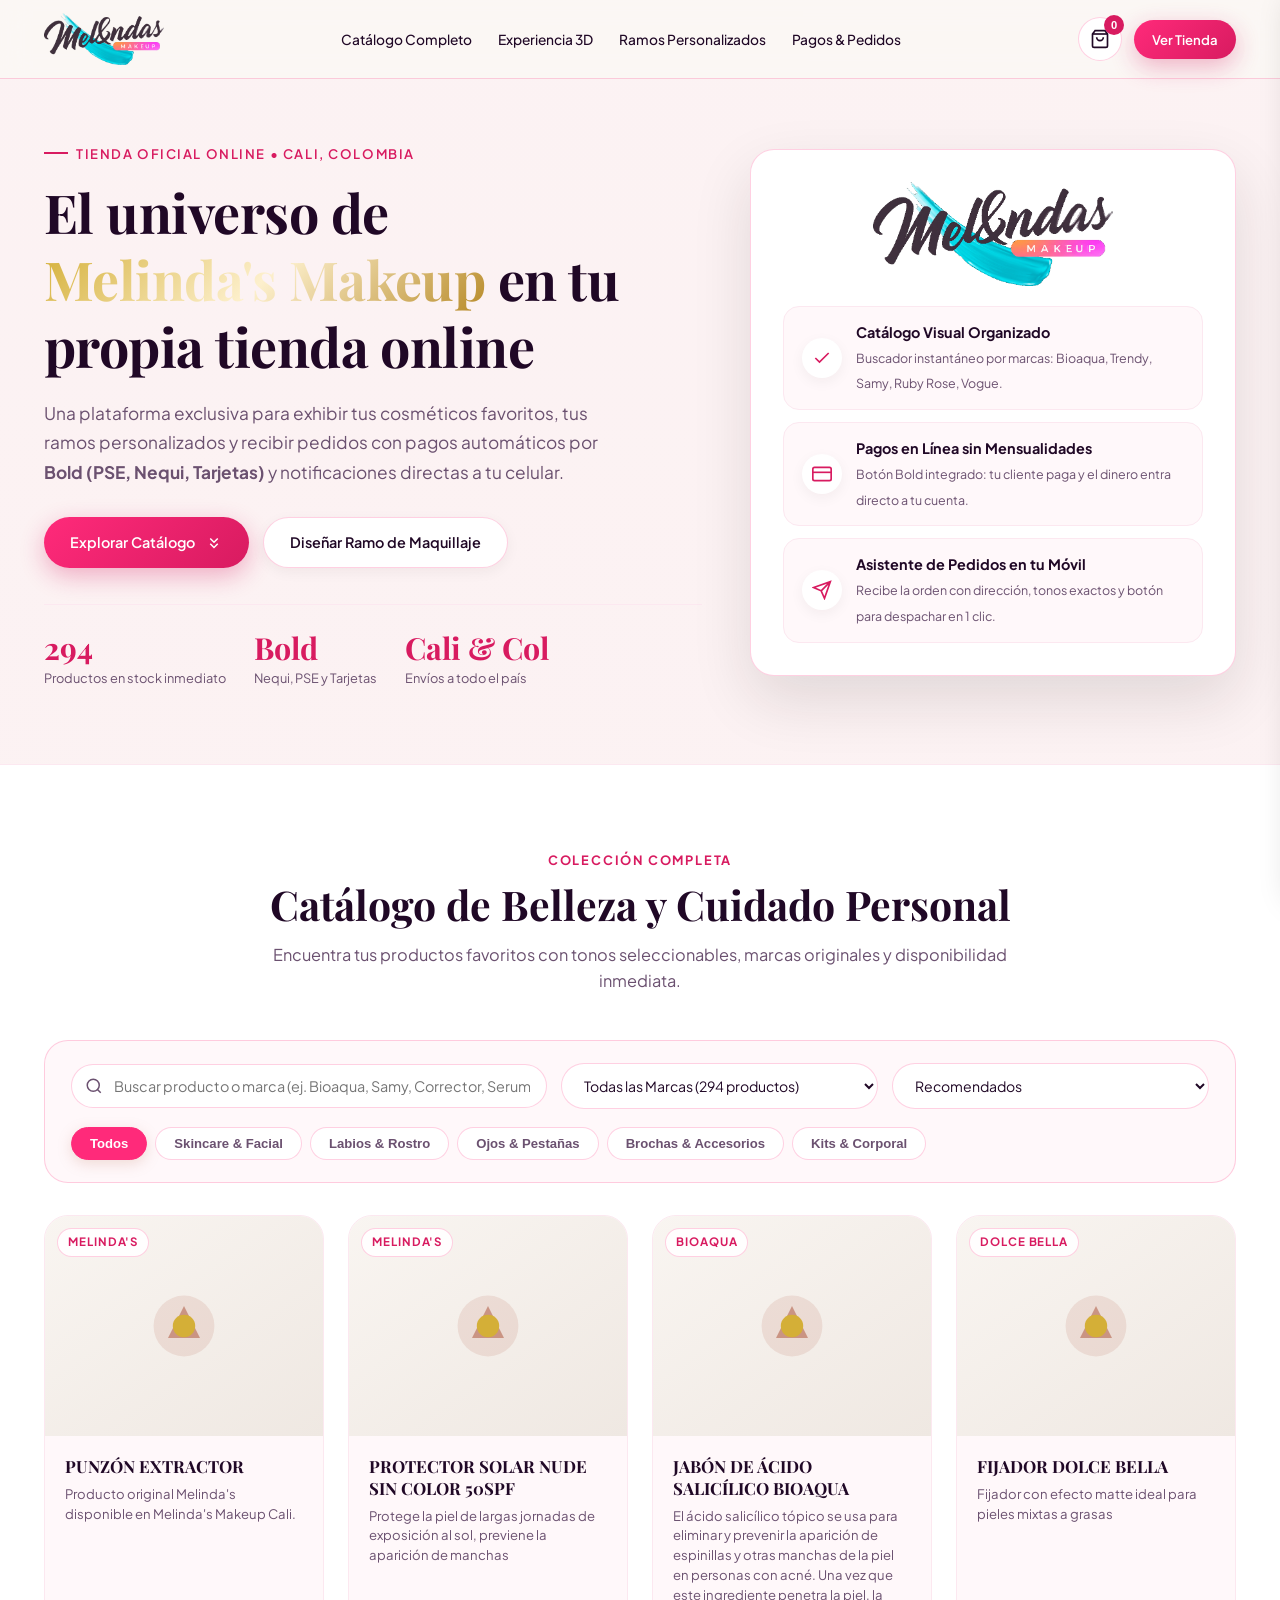
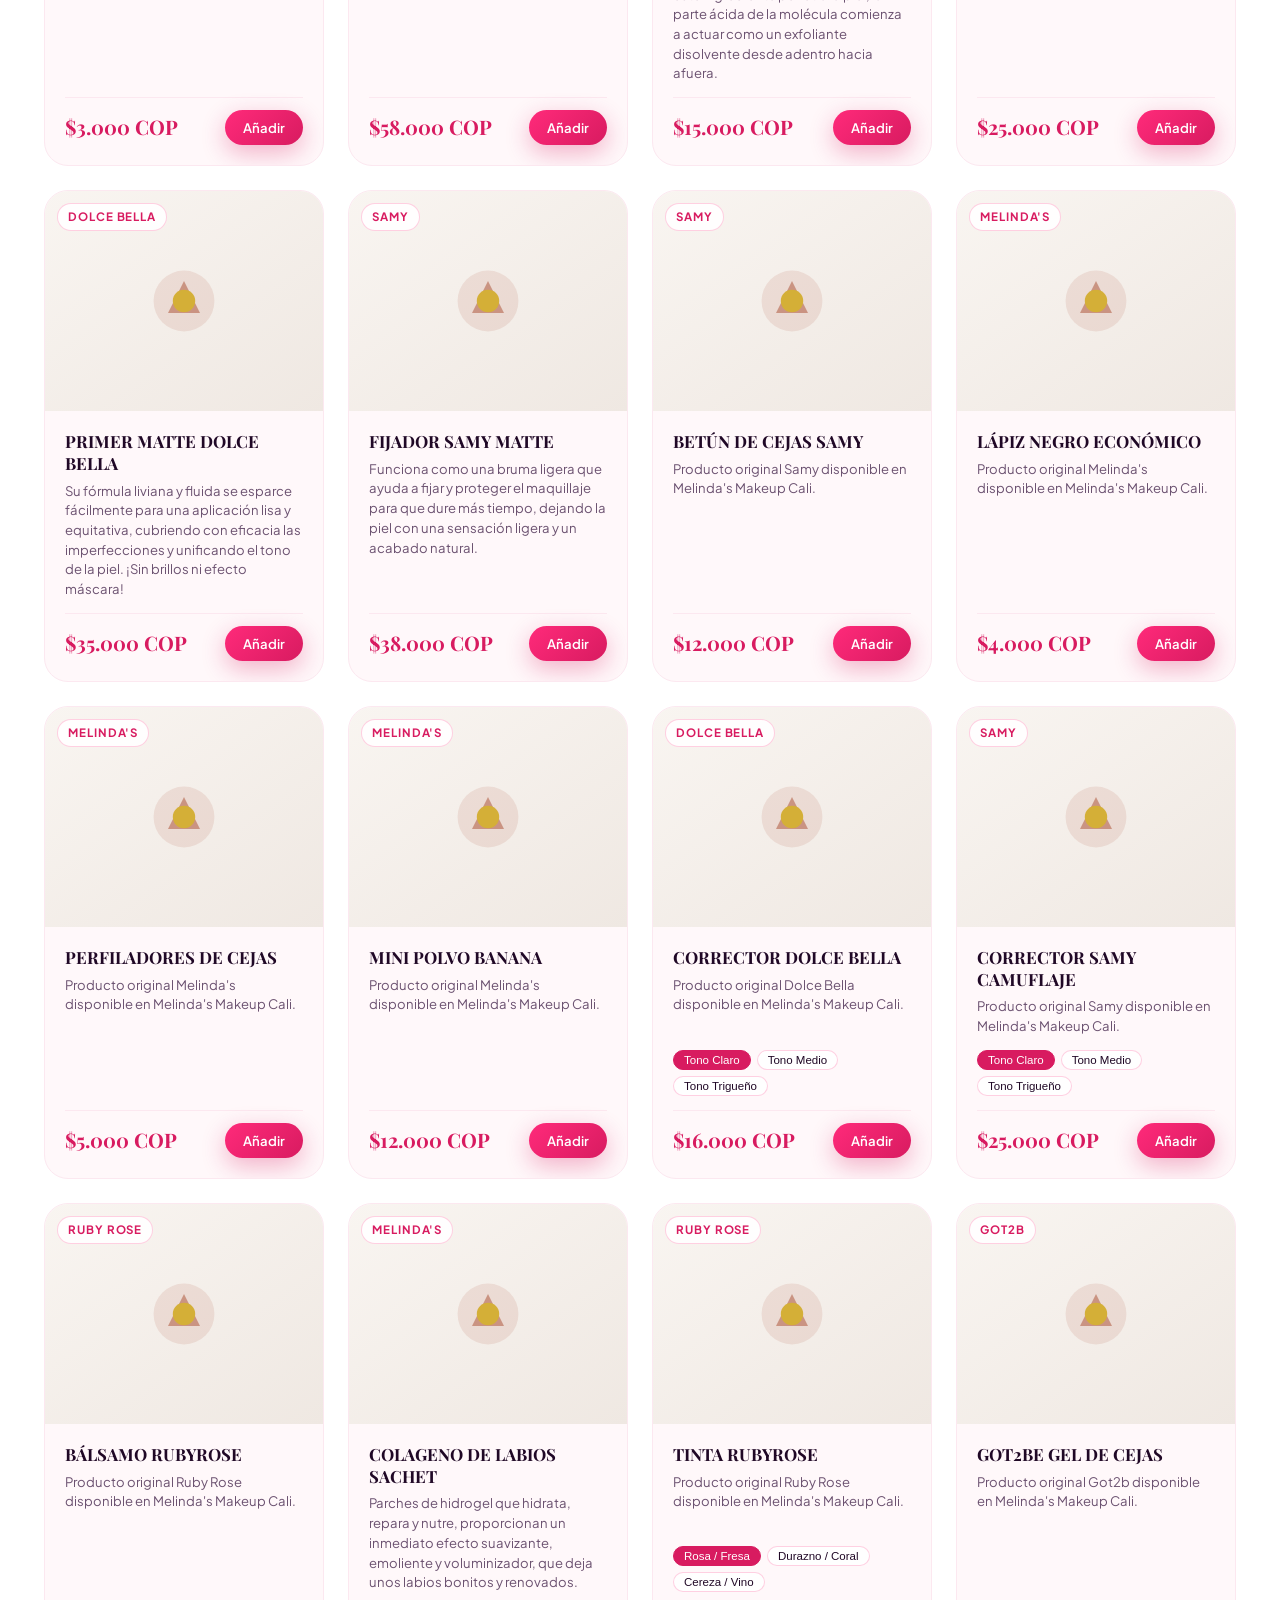
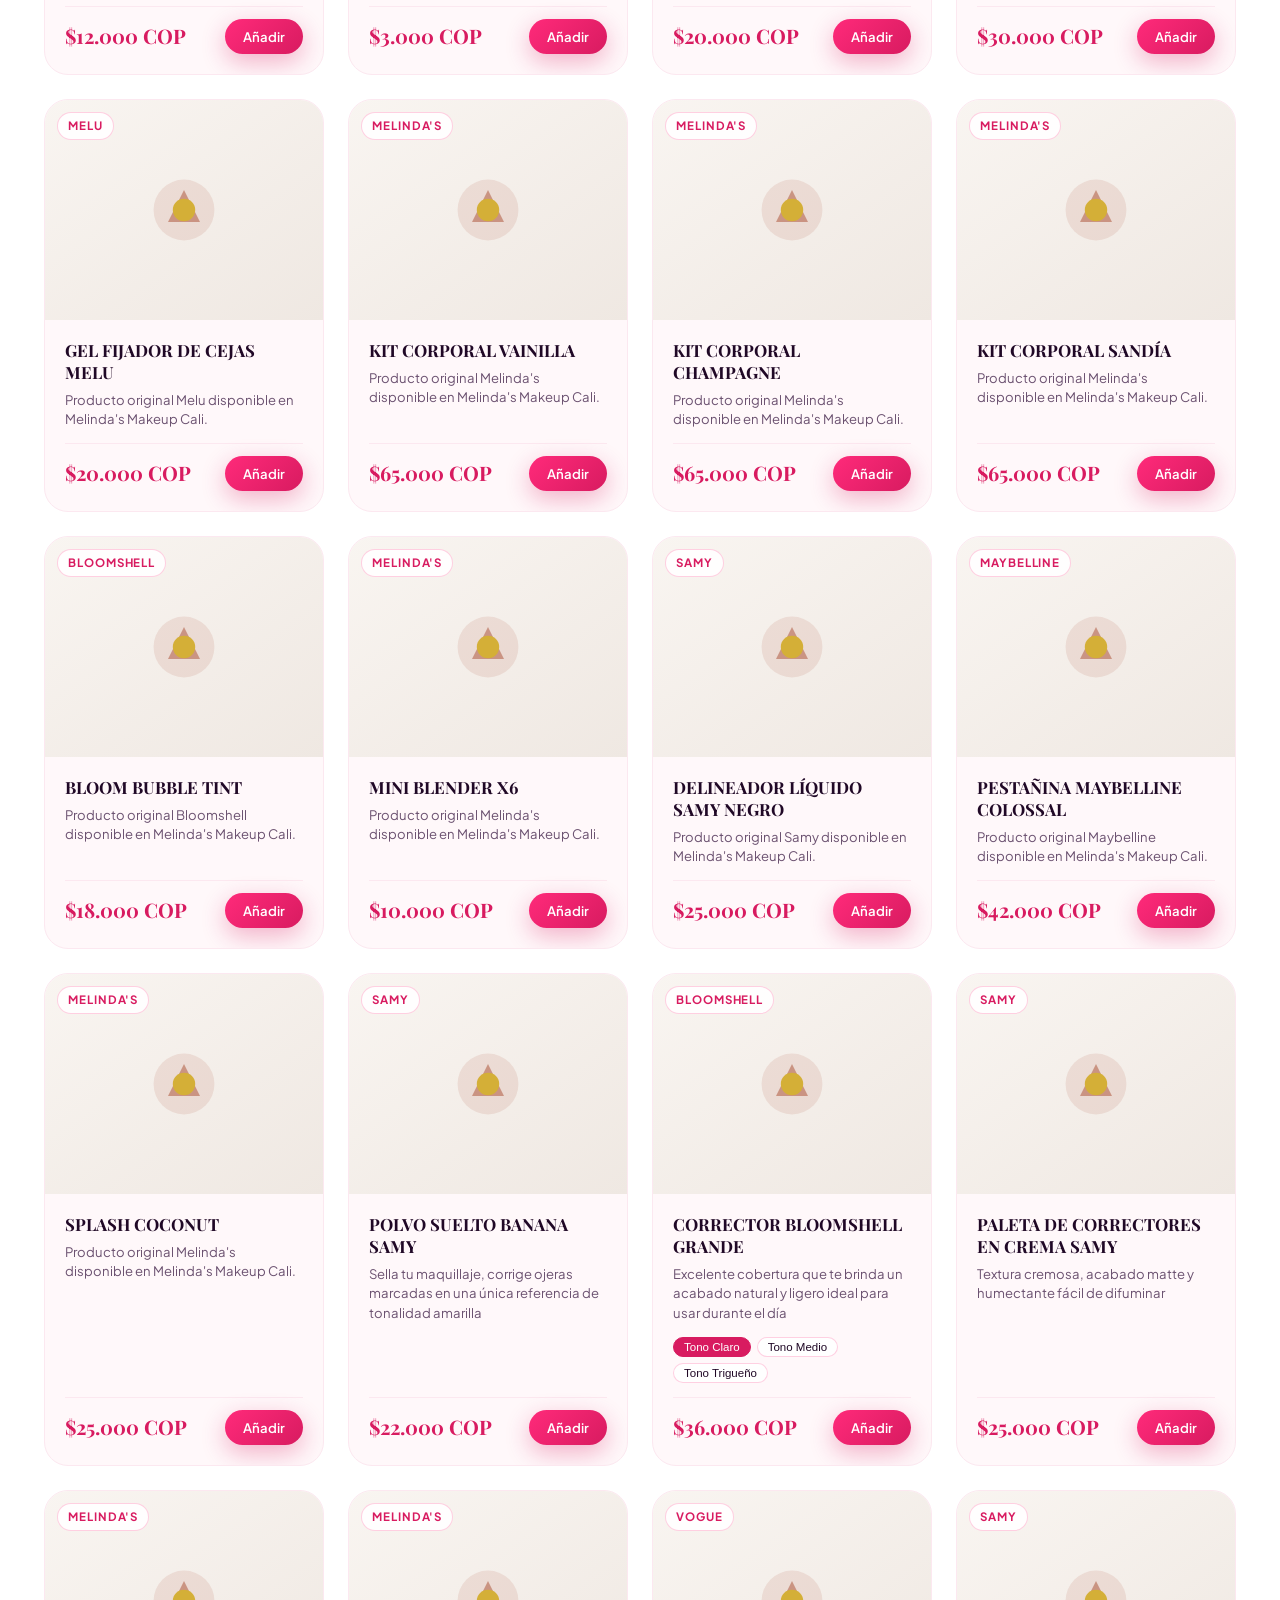
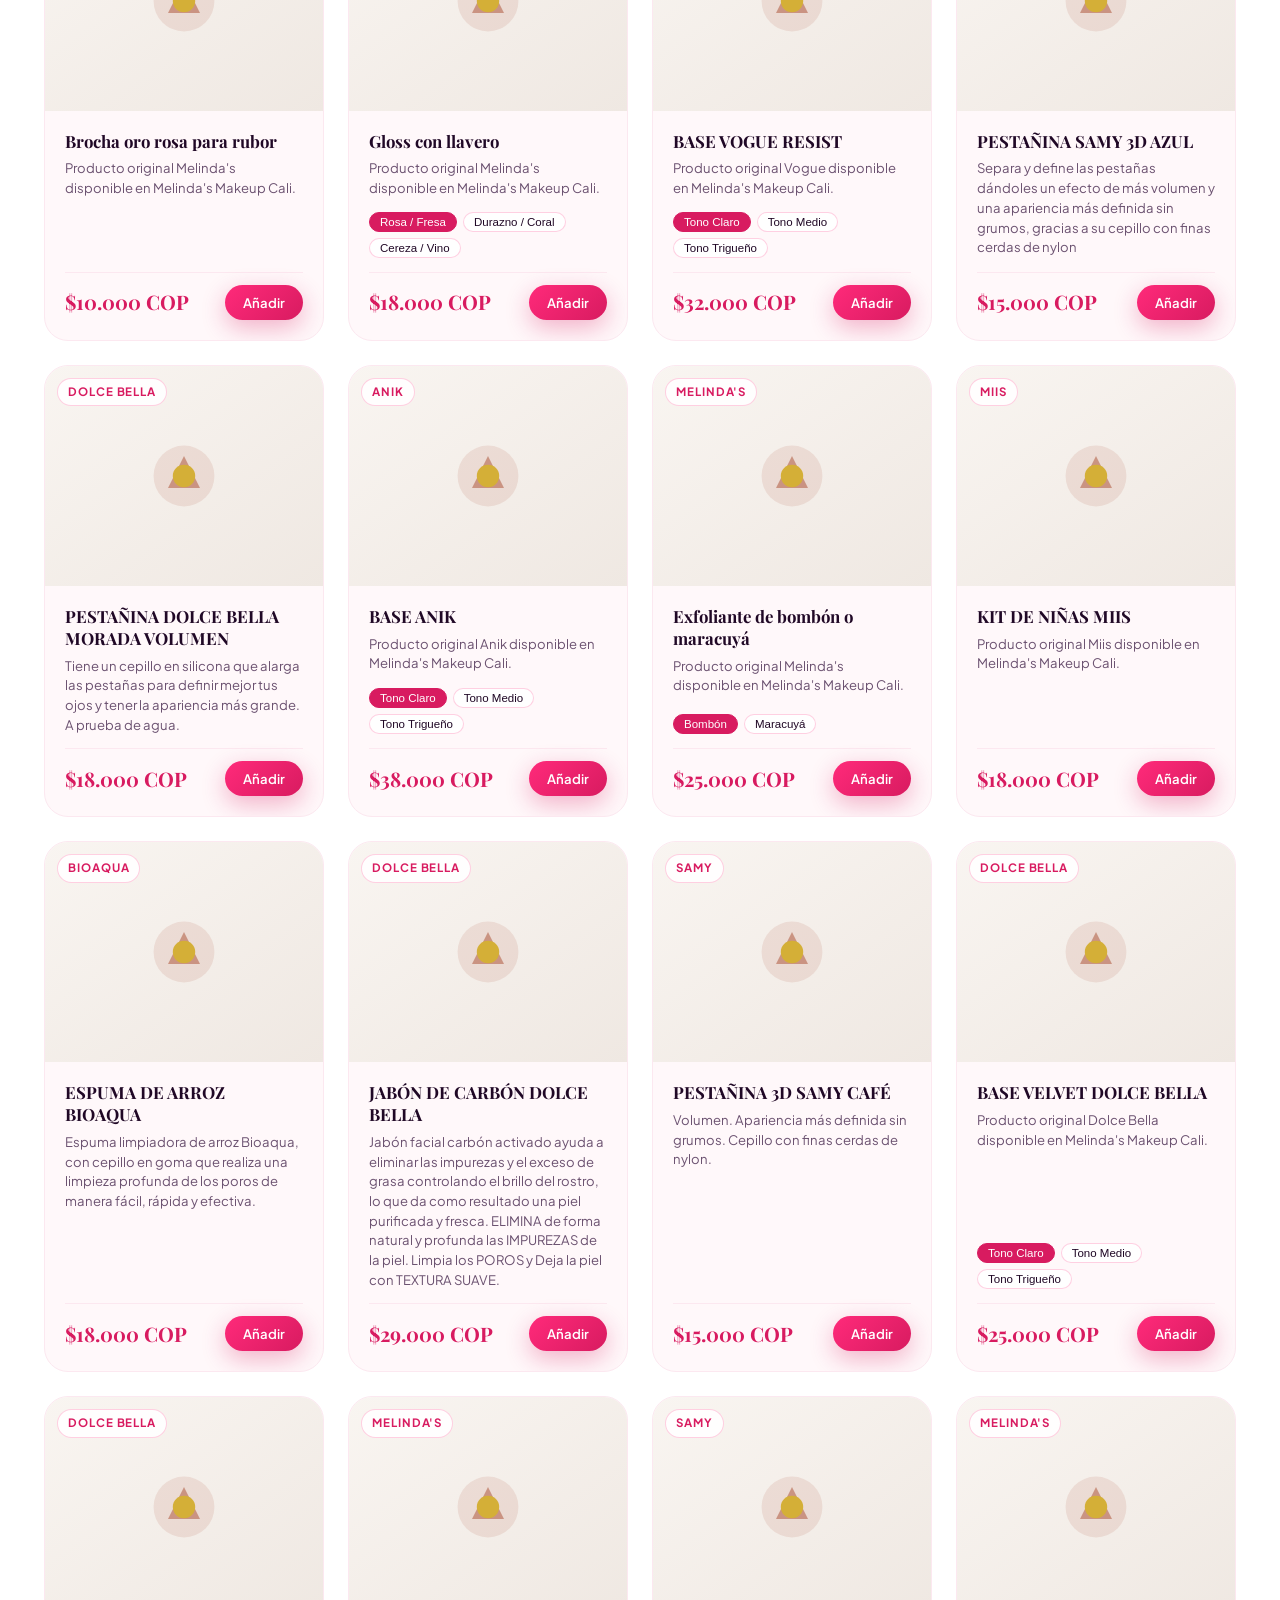
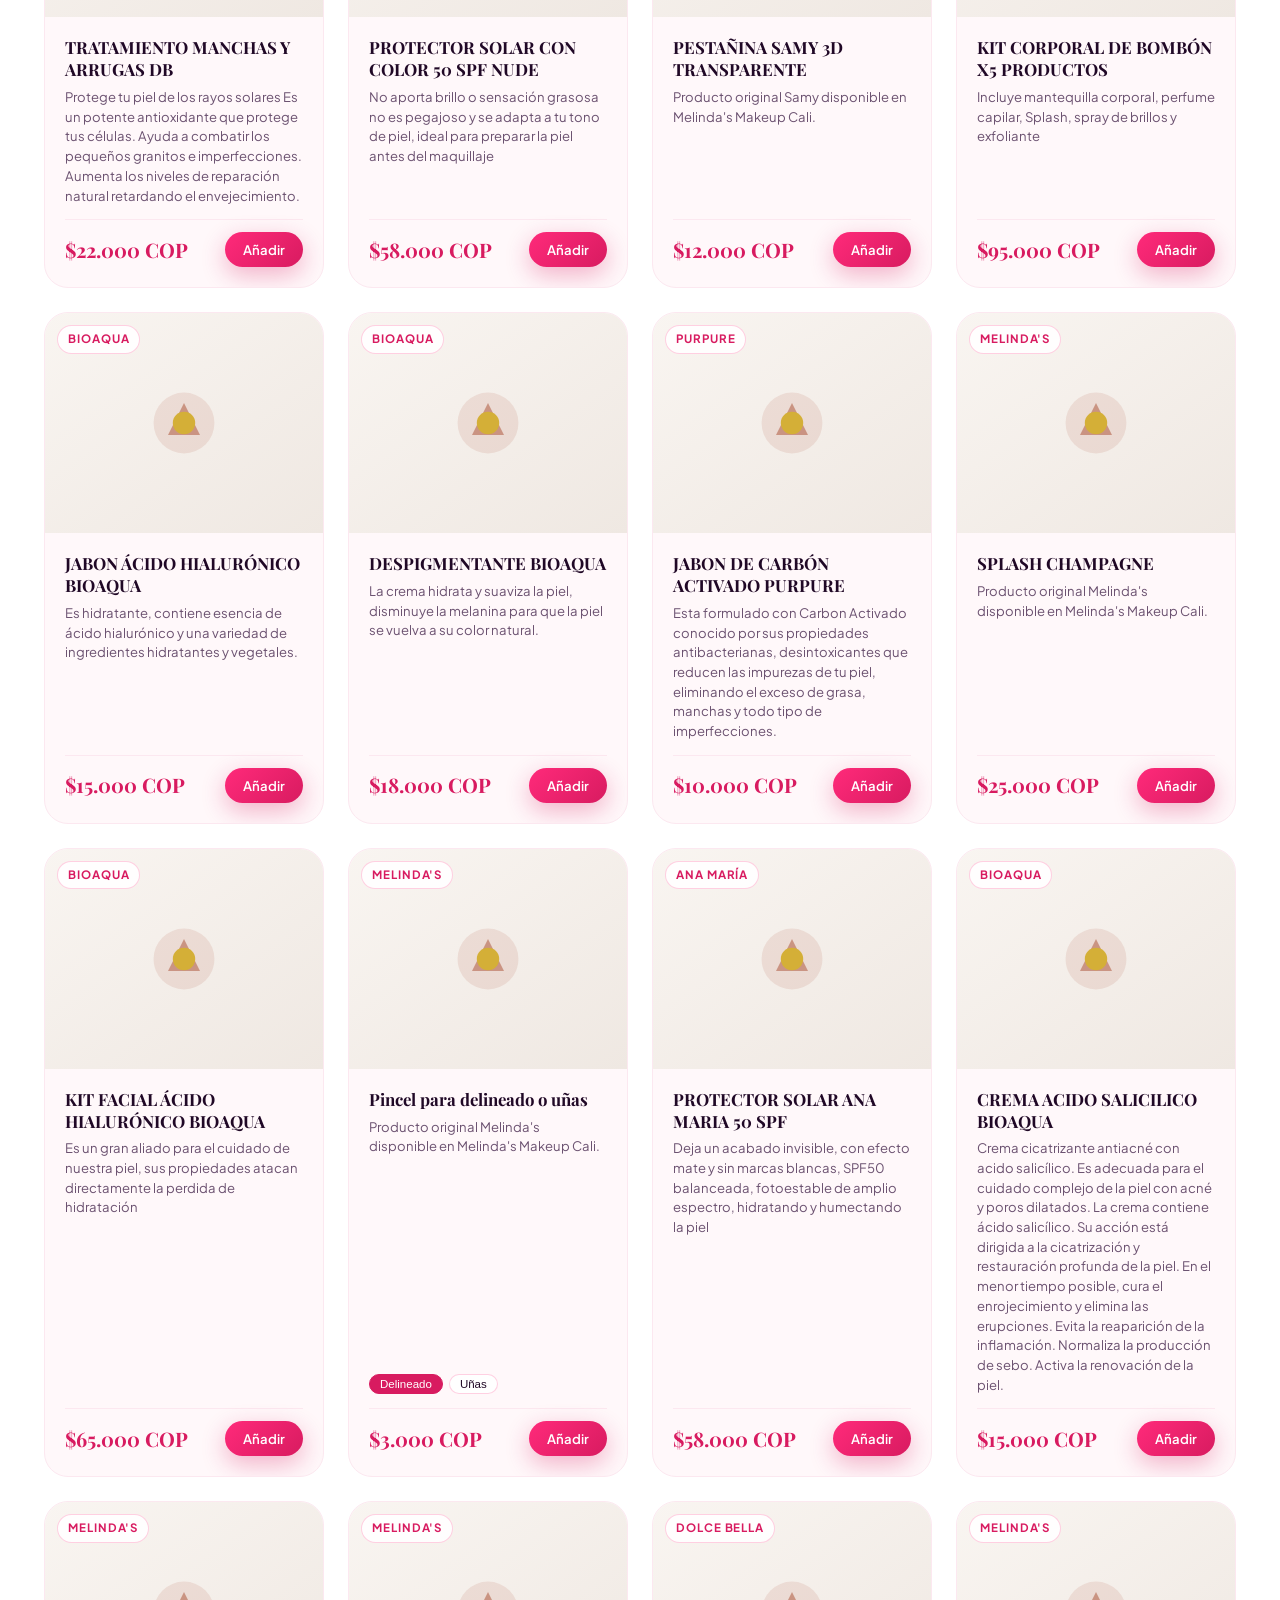
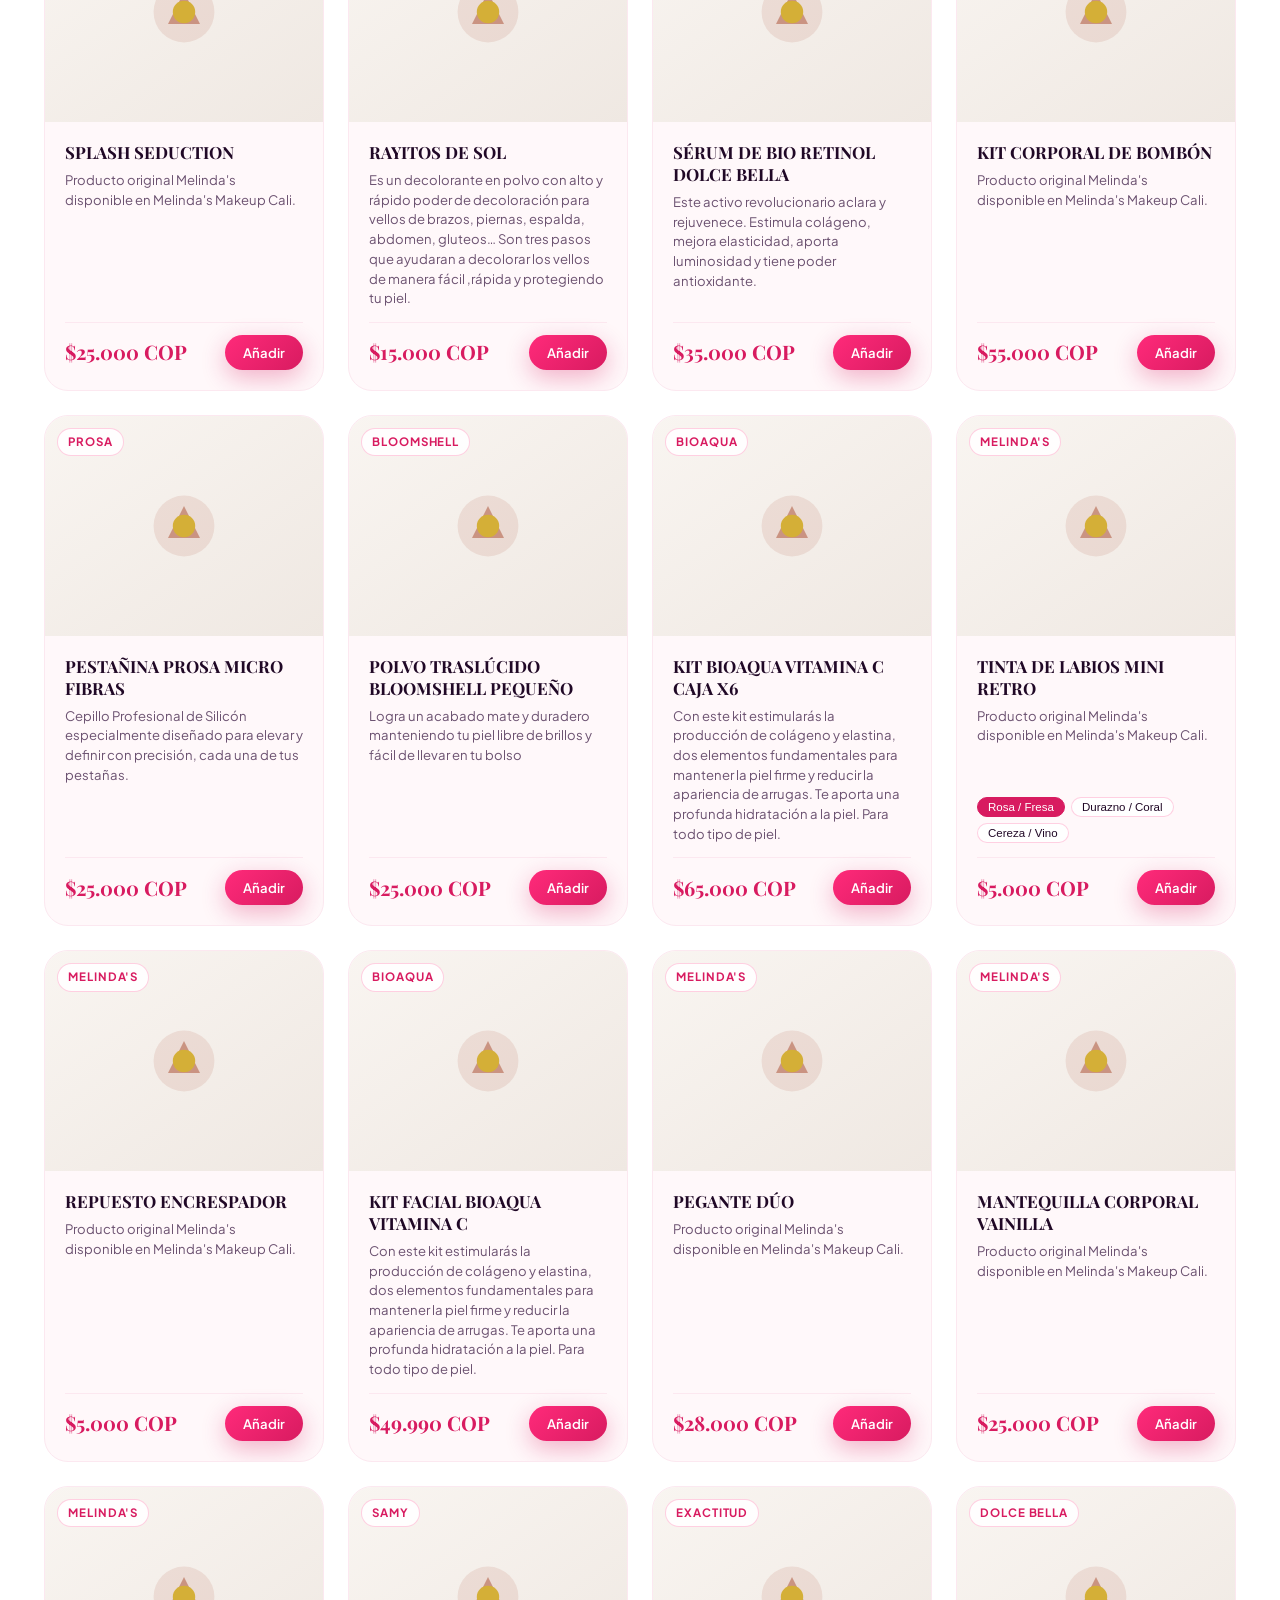
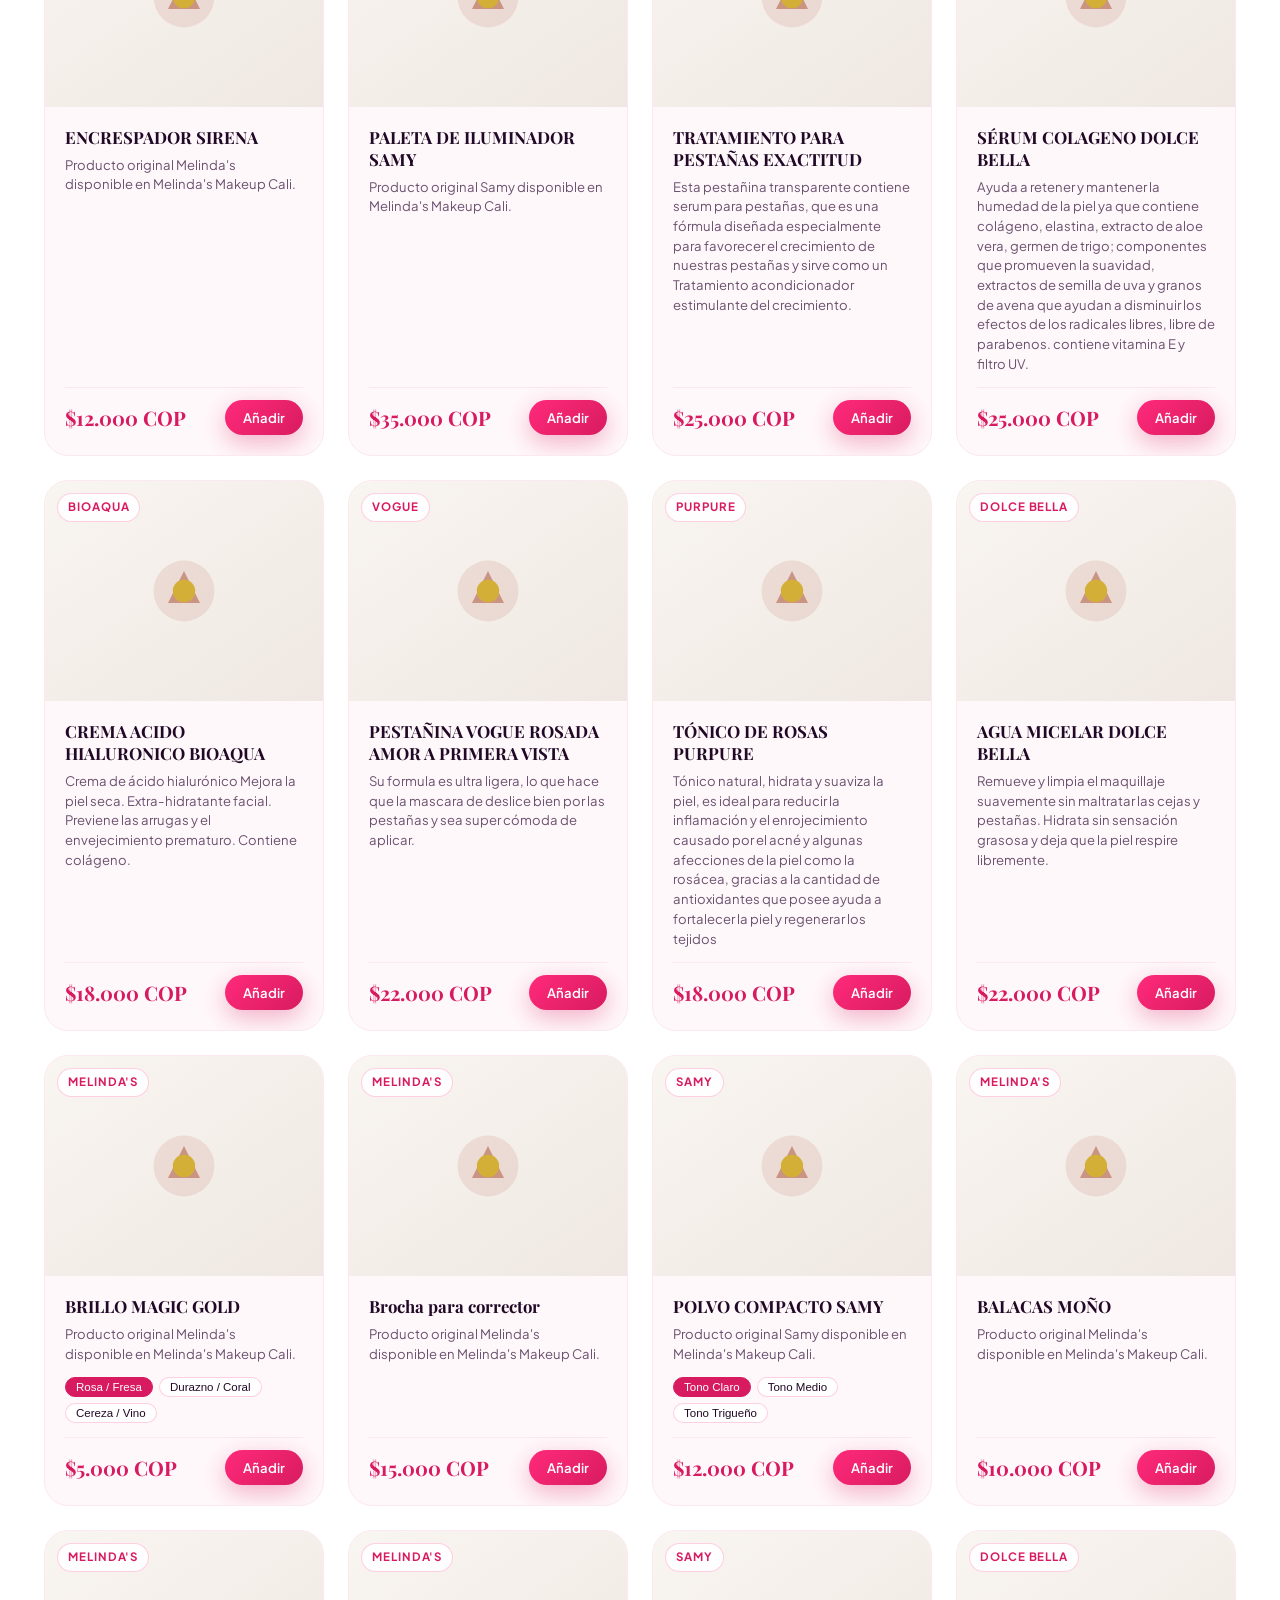
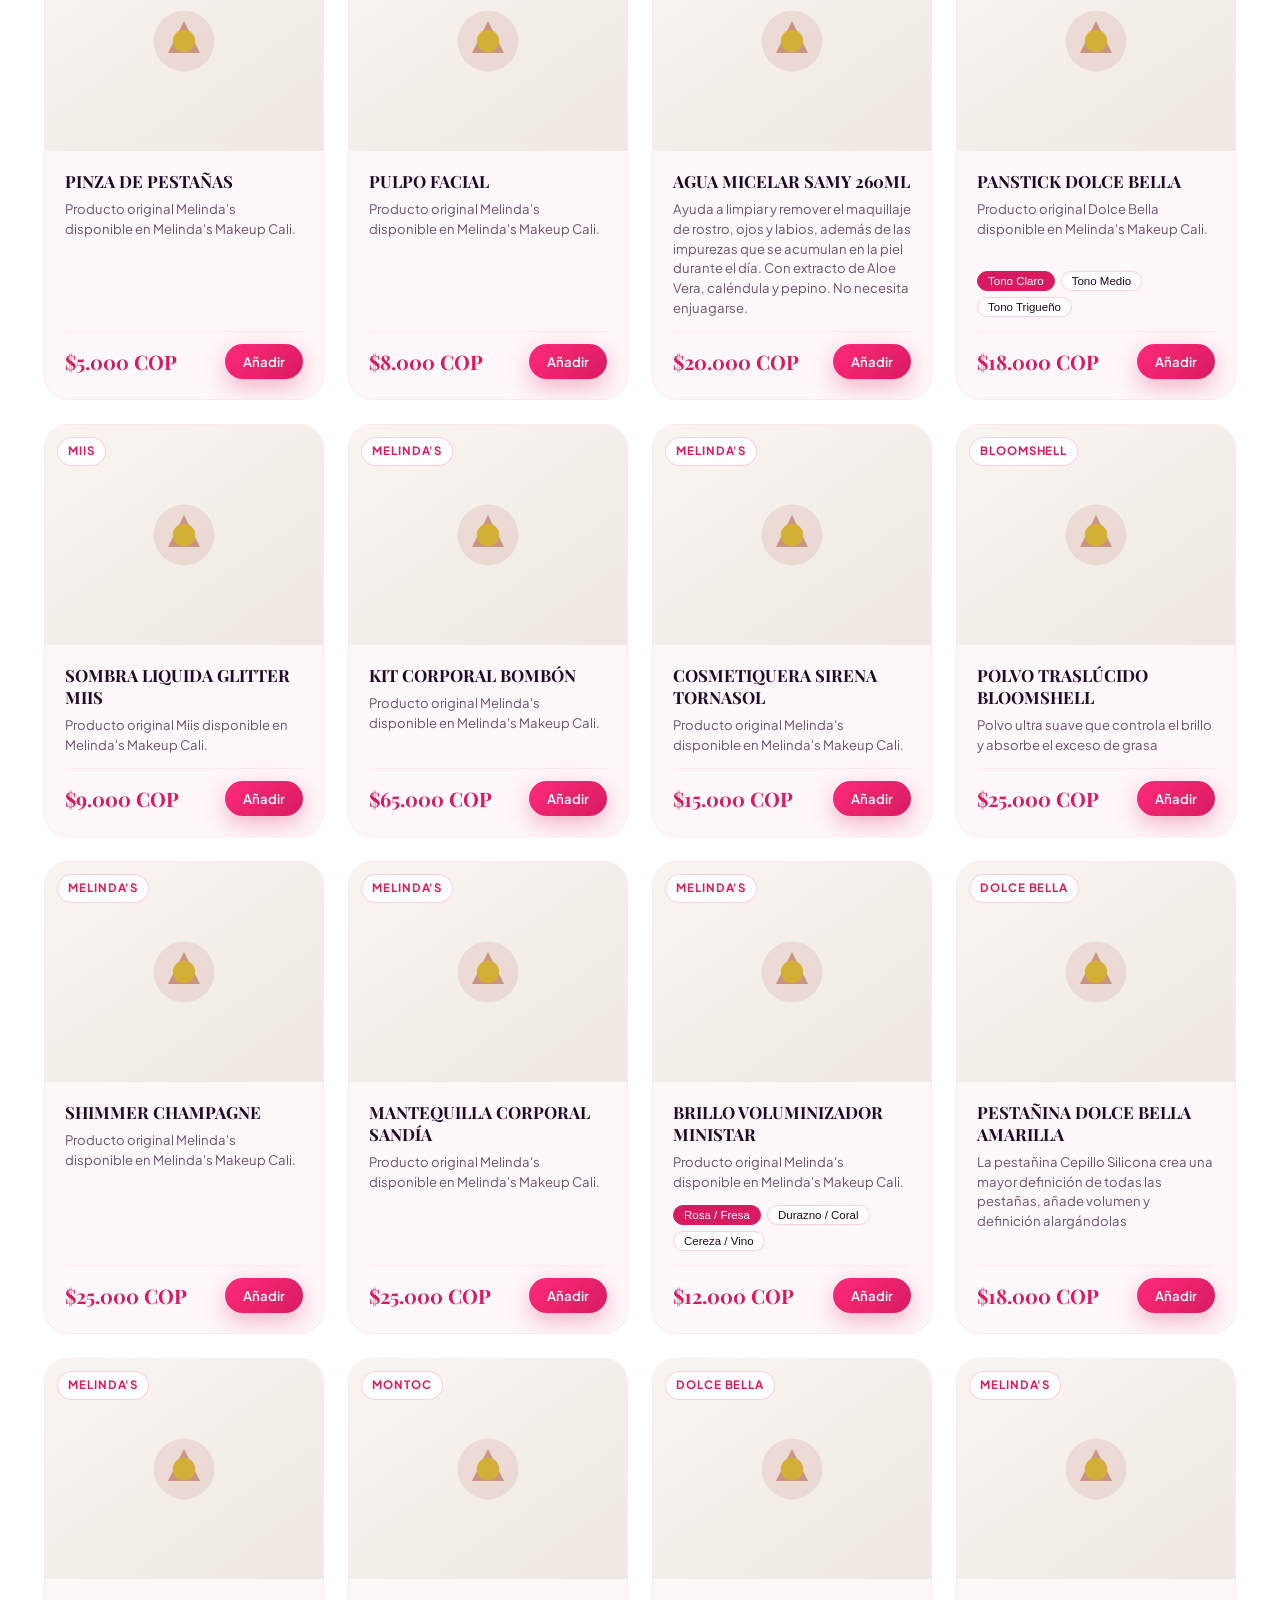
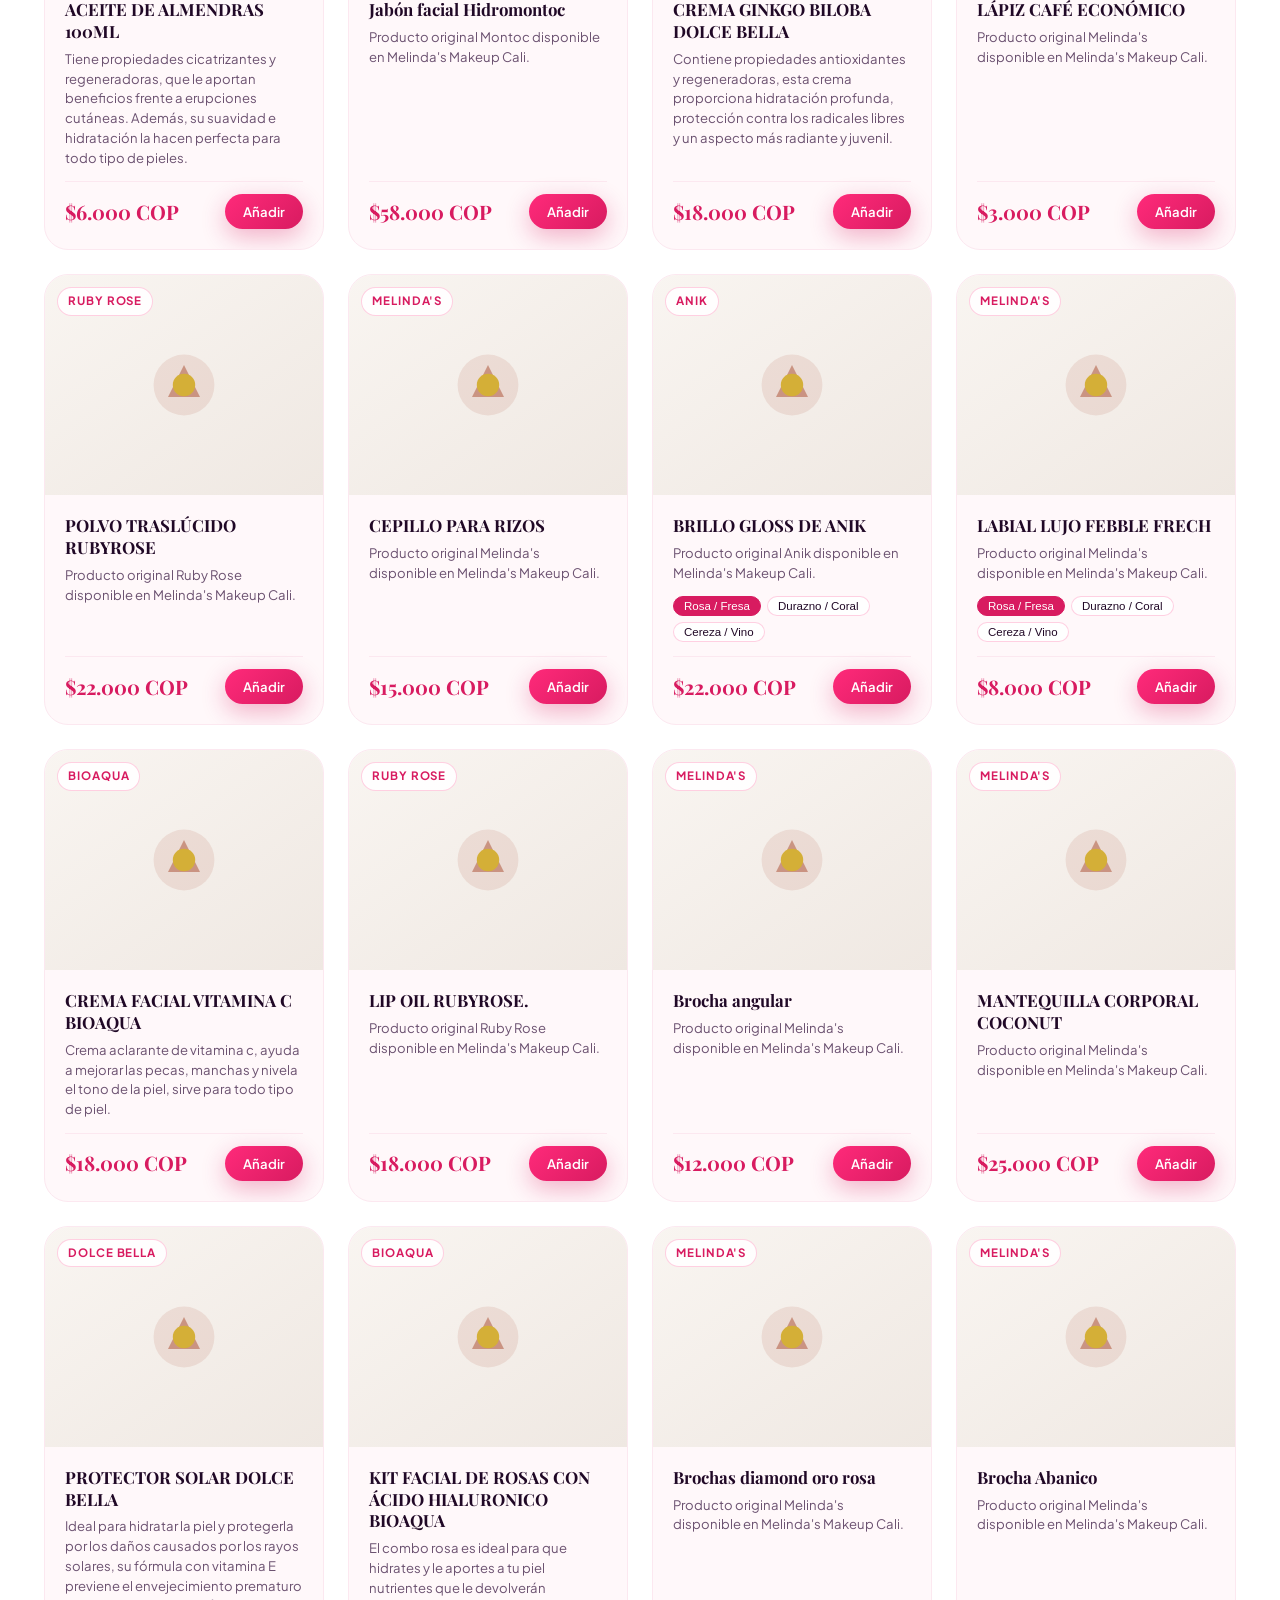
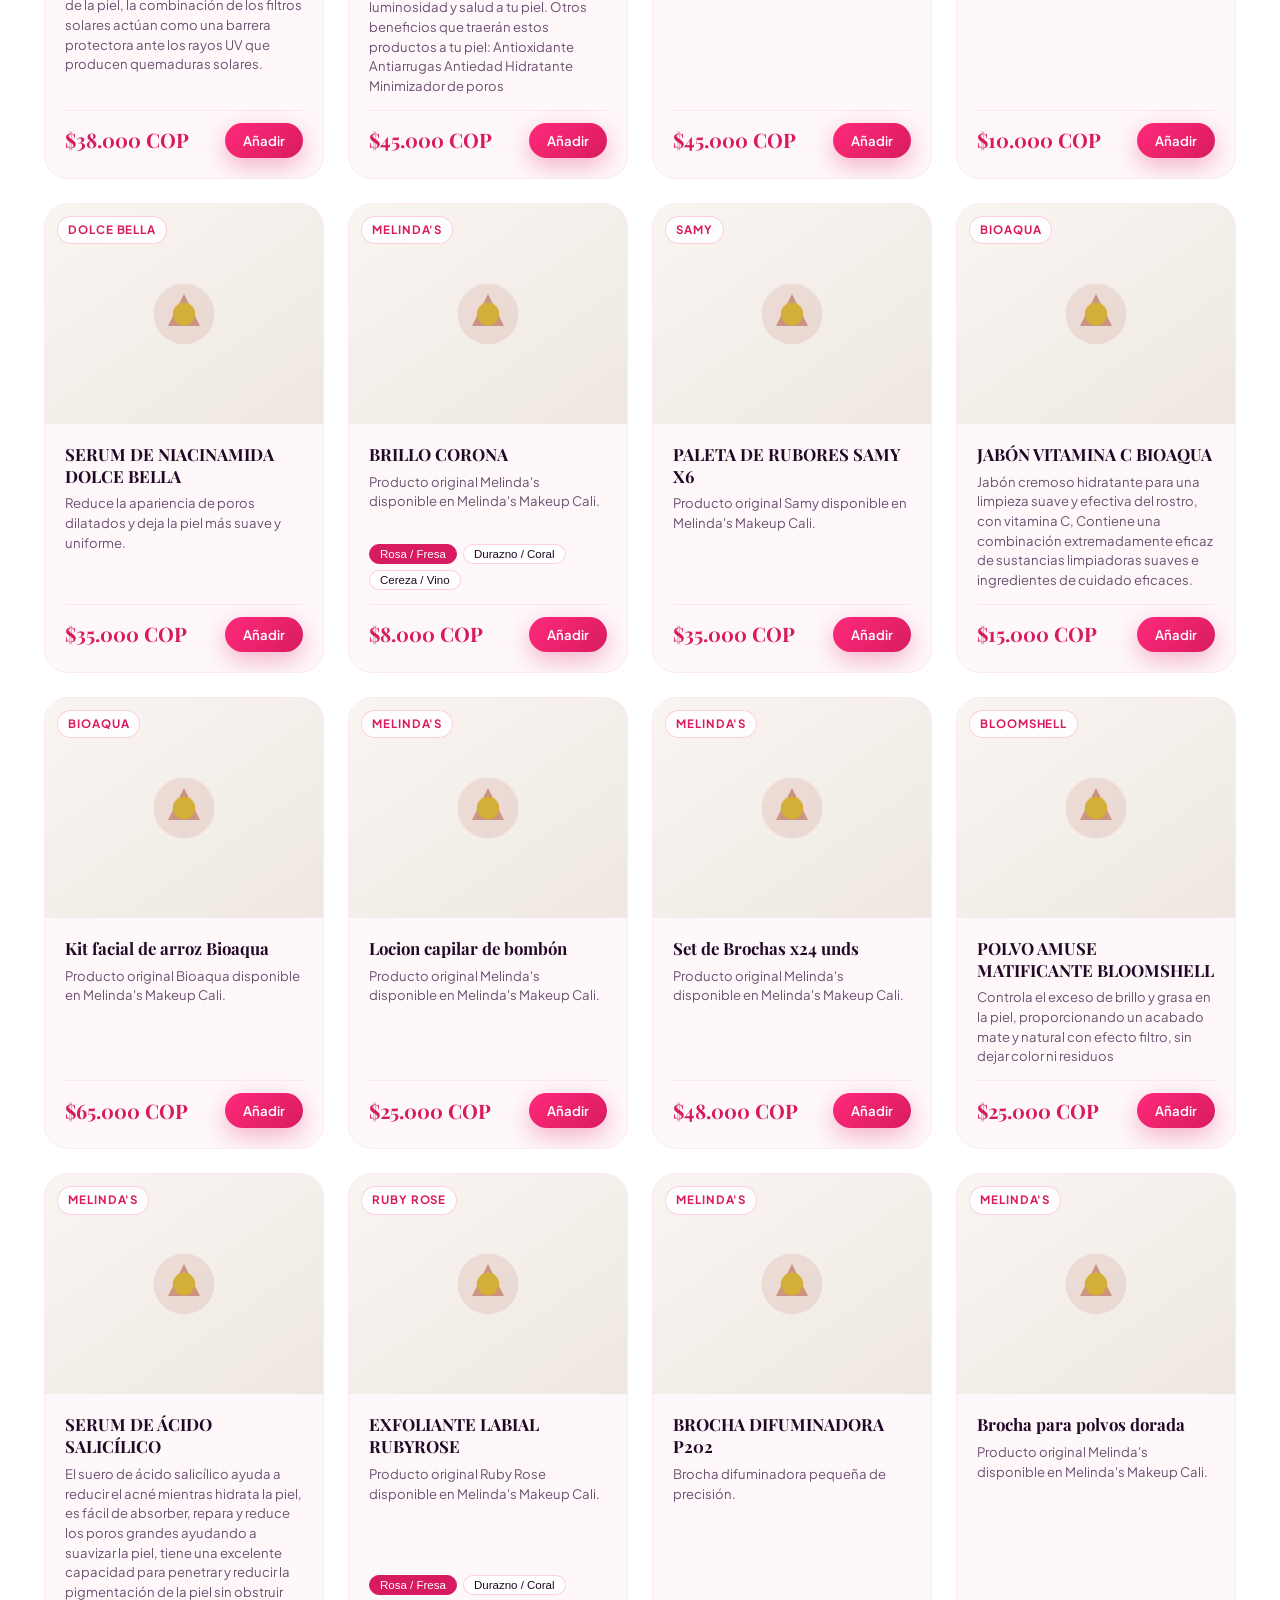
==== index.html @ 2bfb7dd2 "cc" ====
<!DOCTYPE html>
<html lang="es">
<head>
  <meta charset="UTF-8">
  <meta name="viewport" content="width=device-width, initial-scale=1.0">
  <title>Melinda's Makeup • Tienda Oficial & Catálogo E-Commerce</title>
  <meta name="description" content="Propuesta de tienda online oficial para Melinda's Makeup (@melindas_makeup_ Cali, Colombia). Experiencia de compra fluida con pagos en línea Bold, asistente de pedidos en Telegram y configurador exclusivo de ramos de maquillaje.">
  
  <!-- Fonts -->
  <link rel="preconnect" href="https://fonts.googleapis.com">
  <link rel="preconnect" href="https://fonts.gstatic.com" crossorigin>
  <link href="https://fonts.googleapis.com/css2?family=Cormorant+Garamond:ital,wght@0,400;0,600;0,700;1,400&family=Playfair+Display:ital,wght@0,500;0,600;0,700;1,400&family=Plus+Jakarta+Sans:wght@300;400;500;600;700&display=swap" rel="stylesheet">

  <style>
    :root {
      --bg-cream: #FFF8FA;
      --bg-surface: #FFFFFF;
      --bg-card: #FFFFFF;
      --bg-dark: #15051B;
      --bg-dark-card: #22092C;
      
      --text-main: #200826;
      --text-muted: #6B5170;
      --text-light: #FDF4F8;
      --text-light-muted: #D1B8D9;

      --rose-gold: #FF2A7A;
      --rose-gold-light: #FF75A0;
      --champagne-gold: #D4AF37;
      --gold-gradient: linear-gradient(135deg, #D4AF37 0%, #FDF0CD 50%, #B88B2A 100%);
      --brush-cyan: #00E5FF;
      --makeup-badge: linear-gradient(90deg, #FF2A7A 0%, #E0115F 50%, #880E4F 100%);
      
      --terracotta: #D81B60;
      --terracotta-dark: #AD1457;
      --whatsapp-green: #25D366;
      --whatsapp-dark: #128C7E;
      --border-soft: rgba(255, 42, 122, 0.22);
      --border-subtle: #FCE8F0;

      --shadow-sm: 0 4px 14px rgba(35, 28, 24, 0.05);
      --shadow-md: 0 12px 30px rgba(35, 28, 24, 0.08);
      --shadow-lg: 0 24px 60px rgba(35, 28, 24, 0.12);

      --radius-sm: 8px;
      --radius-md: 16px;
      --radius-lg: 24px;
      --radius-pill: 9999px;

      --font-serif: 'Playfair Display', Georgia, serif;
      --font-display: 'Cormorant Garamond', Georgia, serif;
      --font-sans: 'Plus Jakarta Sans', system-ui, -apple-system, sans-serif;

      --transition: all 0.3s cubic-bezier(0.16, 1, 0.3, 1);
    }

    * {
      margin: 0;
      padding: 0;
      box-sizing: border-box;
      -webkit-font-smoothing: antialiased;
    }

    html {
      scroll-behavior: smooth;
      font-size: 16px;
    }

    body {
      background-color: var(--bg-cream);
      color: var(--text-main);
      font-family: var(--font-sans);
      line-height: 1.6;
      overflow-x: hidden;
      background-image: 
        radial-gradient(circle at 8% 12%, rgba(194, 130, 111, 0.07) 0%, transparent 45%),
        radial-gradient(circle at 92% 80%, rgba(212, 175, 55, 0.05) 0%, transparent 50%);
    }

    h1, h2, h3, h4 {
      font-family: var(--font-serif);
      font-weight: 700;
      line-height: 1.25;
      color: var(--text-main);
    }

    .container {
      width: 100%;
      max-width: 1240px;
      margin: 0 auto;
      padding: 0 24px;
    }

    .gold-text {
      background: var(--gold-gradient);
      -webkit-background-clip: text;
      -webkit-text-fill-color: transparent;
      display: inline-block;
    }

    /* BUTTONS */
    .btn {
      display: inline-flex;
      align-items: center;
      justify-content: center;
      gap: 10px;
      padding: 13px 26px;
      border-radius: var(--radius-pill);
      font-family: var(--font-sans);
      font-size: 0.9rem;
      font-weight: 600;
      cursor: pointer;
      transition: var(--transition);
      text-decoration: none;
      border: none;
      outline: none;
    }
    .btn-primary {
      background: linear-gradient(135deg, #FF2A7A 0%, #D81B60 100%);
      color: #FFFFFF;
      box-shadow: 0 8px 24px rgba(216, 27, 96, 0.32);
    }
    .btn-primary:hover {
      transform: translateY(-2px);
      box-shadow: 0 12px 30px rgba(216, 27, 96, 0.45);
    }
    .btn-whatsapp {
      background: linear-gradient(135deg, #25D366 0%, #128C7E 100%);
      color: #FFFFFF;
      box-shadow: 0 8px 22px rgba(37, 211, 102, 0.26);
    }
    .btn-whatsapp:hover {
      transform: translateY(-2px);
      box-shadow: 0 12px 28px rgba(37, 211, 102, 0.38);
    }
    .btn-secondary {
      background: #FFFFFF;
      color: var(--text-main);
      border: 1px solid var(--border-soft);
      box-shadow: var(--shadow-sm);
    }
    .btn-secondary:hover {
      background: #FAF5F1;
      border-color: var(--rose-gold);
      transform: translateY(-2px);
    }
    .btn-dark {
      background: var(--bg-dark);
      color: var(--text-light);
      border: 1px solid rgba(255, 255, 255, 0.15);
    }
    .btn-dark:hover {
      background: #231C18;
      border-color: var(--rose-gold);
      transform: translateY(-2px);
    }
    .btn-sm {
      padding: 9px 18px;
      font-size: 0.82rem;
    }

    /* TOAST */
    .toast-box {
      position: fixed;
      bottom: 24px;
      left: 50%;
      transform: translateX(-50%) translateY(120px);
      background: var(--bg-dark);
      color: #FFFFFF;
      padding: 13px 26px;
      border-radius: var(--radius-pill);
      box-shadow: var(--shadow-lg);
      border: 1px solid var(--rose-gold);
      z-index: 5000;
      display: flex;
      align-items: center;
      gap: 12px;
      font-size: 0.88rem;
      font-weight: 500;
      opacity: 0;
      transition: all 0.35s cubic-bezier(0.16, 1, 0.3, 1);
      pointer-events: none;
      max-width: 90vw;
    }
    .toast-box.show {
      transform: translateX(-50%) translateY(0);
      opacity: 1;
    }

    /* NAVBAR */
    .navbar {
      position: fixed;
      top: 0;
      left: 0;
      right: 0;
      z-index: 1000;
      background: rgba(251, 248, 245, 0.92);
      backdrop-filter: blur(14px);
      -webkit-backdrop-filter: blur(14px);
      border-bottom: 1px solid var(--border-soft);
    }
    .nav-inner {
      display: flex;
      align-items: center;
      justify-content: space-between;
      height: 78px;
    }
    .brand-logo-link {
      display: flex;
      align-items: center;
      gap: 14px;
      text-decoration: none;
    }
    .brand-logo-img {
      height: 52px;
      width: auto;
      object-fit: contain;
      display: block;
    }
    .nav-links {
      display: flex;
      gap: 26px;
      list-style: none;
    }
    .nav-links a {
      text-decoration: none;
      color: var(--text-main);
      font-size: 0.86rem;
      font-weight: 500;
      transition: color 0.2s;
    }
    .nav-links a:hover {
      color: var(--terracotta);
    }
    .nav-actions {
      display: flex;
      align-items: center;
      gap: 12px;
    }
    .cart-btn {
      position: relative;
      background: #FFFFFF;
      border: 1px solid var(--border-soft);
      width: 44px;
      height: 44px;
      border-radius: 50%;
      display: flex;
      align-items: center;
      justify-content: center;
      cursor: pointer;
      transition: var(--transition);
      color: var(--text-main);
    }
    .cart-btn:hover {
      border-color: var(--rose-gold);
      transform: scale(1.05);
    }
    .cart-badge {
      position: absolute;
      top: -3px;
      right: -3px;
      background: var(--terracotta);
      color: white;
      font-size: 0.7rem;
      font-weight: 700;
      width: 20px;
      height: 20px;
      border-radius: 50%;
      display: flex;
      align-items: center;
      justify-content: center;
    }

    /* HERO */
    .hero {
      padding: 135px 0 75px;
      position: relative;
    }
    .hero-grid {
      display: grid;
      grid-template-columns: 1.15fr 0.85fr;
      gap: 48px;
      align-items: center;
    }
    .hero-eyebrow {
      display: inline-flex;
      align-items: center;
      gap: 8px;
      font-size: 0.82rem;
      font-weight: 600;
      color: var(--terracotta);
      text-transform: uppercase;
      letter-spacing: 0.12em;
      margin-bottom: 14px;
    }
    .hero-eyebrow::before {
      content: '';
      width: 24px;
      height: 2px;
      background: var(--terracotta);
    }
    .hero h1 {
      font-size: clamp(2.3rem, 4.2vw, 3.6rem);
      margin-bottom: 20px;
      letter-spacing: -0.01em;
    }
    .hero p.lead {
      font-size: 1.08rem;
      color: var(--text-muted);
      margin-bottom: 30px;
      max-width: 560px;
      line-height: 1.7;
    }
    .hero-badges {
      display: flex;
      gap: 28px;
      margin-top: 36px;
      padding-top: 28px;
      border-top: 1px solid var(--border-subtle);
    }
    .hero-stat-num {
      font-family: var(--font-serif);
      font-size: 1.9rem;
      font-weight: 700;
      color: var(--terracotta);
      display: block;
      line-height: 1;
    }
    .hero-stat-lbl {
      font-size: 0.8rem;
      color: var(--text-muted);
      margin-top: 6px;
    }

    .hero-card {
      background: #FFFFFF;
      border: 1px solid var(--border-soft);
      border-radius: var(--radius-lg);
      padding: 32px;
      box-shadow: var(--shadow-lg);
      position: relative;
      text-align: center;
    }
    .hero-card-logo {
      max-width: 240px;
      width: 100%;
      margin: 0 auto 20px;
      display: block;
    }
    .hero-card-feature {
      display: flex;
      align-items: center;
      gap: 14px;
      text-align: left;
      padding: 14px 18px;
      background: var(--bg-cream);
      border-radius: var(--radius-md);
      margin-bottom: 12px;
      border: 1px solid var(--border-subtle);
    }
    .hero-card-icon {
      width: 40px;
      height: 40px;
      border-radius: 50%;
      background: #FFFFFF;
      display: flex;
      align-items: center;
      justify-content: center;
      color: var(--terracotta);
      flex-shrink: 0;
      box-shadow: var(--shadow-sm);
    }

    /* SECTIONS */
    section {
      padding: 85px 0;
    }
    .section-header {
      text-align: center;
      max-width: 760px;
      margin: 0 auto 46px;
    }
    .section-eyebrow {
      font-size: 0.8rem;
      font-weight: 700;
      text-transform: uppercase;
      letter-spacing: 0.14em;
      color: var(--terracotta);
      display: block;
      margin-bottom: 8px;
    }
    .section-header h2 {
      font-size: clamp(1.9rem, 3.2vw, 2.7rem);
      margin-bottom: 12px;
    }
    .section-header p {
      color: var(--text-muted);
      font-size: 1.02rem;
    }

    /* CATALOG SECTION */
    .catalog-section {
      background: #FFFFFF;
      border-top: 1px solid var(--border-subtle);
      border-bottom: 1px solid var(--border-subtle);
    }
    .catalog-bar {
      background: var(--bg-cream);
      border: 1px solid var(--border-soft);
      border-radius: var(--radius-lg);
      padding: 22px 26px;
      margin-bottom: 32px;
      display: flex;
      flex-direction: column;
      gap: 18px;
    }
    .catalog-bar-top {
      display: grid;
      grid-template-columns: 1.5fr 1fr 1fr;
      gap: 14px;
      align-items: center;
    }
    .search-box {
      position: relative;
      display: flex;
      align-items: center;
    }
    .search-box svg {
      position: absolute;
      left: 14px;
      color: var(--text-muted);
    }
    .search-input {
      width: 100%;
      padding: 12px 16px 12px 42px;
      border-radius: var(--radius-pill);
      border: 1px solid var(--border-soft);
      background: #FFFFFF;
      font-family: var(--font-sans);
      font-size: 0.9rem;
      color: var(--text-main);
      outline: none;
      transition: border-color 0.2s;
    }
    .search-input:focus {
      border-color: var(--terracotta);
    }
    .select-input {
      padding: 12px 18px;
      border-radius: var(--radius-pill);
      border: 1px solid var(--border-soft);
      background: #FFFFFF;
      font-family: var(--font-sans);
      font-size: 0.88rem;
      color: var(--text-main);
      outline: none;
      cursor: pointer;
    }

    .category-tabs {
      display: flex;
      gap: 8px;
      flex-wrap: wrap;
    }
    .cat-tab {
      padding: 8px 18px;
      border-radius: var(--radius-pill);
      background: #FFFFFF;
      border: 1px solid var(--border-soft);
      font-size: 0.82rem;
      font-weight: 600;
      color: var(--text-muted);
      cursor: pointer;
      transition: var(--transition);
    }
    .cat-tab.active, .cat-tab:hover {
      background: var(--rose-gold);
      color: #FFFFFF;
      border-color: var(--rose-gold);
      box-shadow: 0 4px 14px rgba(194, 130, 111, 0.25);
    }

    .products-grid {
      display: grid;
      grid-template-columns: repeat(auto-fill, minmax(265px, 1fr));
      gap: 24px;
    }
    .product-card {
      background: var(--bg-cream);
      border: 1px solid var(--border-subtle);
      border-radius: var(--radius-lg);
      overflow: hidden;
      display: flex;
      flex-direction: column;
      transition: var(--transition);
      position: relative;
    }
    .product-card:hover {
      transform: translateY(-4px);
      border-color: var(--rose-gold);
      box-shadow: var(--shadow-md);
      background: #FFFFFF;
    }
    
    .product-visual img {
      width: 100%;
      height: 100%;
      object-fit: contain;
      padding: 12px;
      transition: transform 0.3s ease;
    }
    .product-card:hover .product-visual img {
      transform: scale(1.05);
    }
    .product-visual .placeholder-svg {
      display: none;
    }
    .product-visual {
      height: 220px;
      background: linear-gradient(145deg, #F9F5F1 0%, #EFE8E2 100%);
      display: flex;
      align-items: center;
      justify-content: center;
      padding: 12px;
      position: relative;
      overflow: hidden;
    }
    .product-real-img {
      width: 100%;
      height: 100%;
      object-fit: contain;
      transition: transform 0.35s cubic-bezier(0.16, 1, 0.3, 1);
      display: block;
    }
    .product-card:hover .product-real-img {
      transform: scale(1.08);
    }
    .product-fallback-svg {
      width: 68px;
      height: 68px;
      opacity: 0.85;
    }

    /* Replaced visual */
    .product-visual-old {
      height: 220px;
      background: linear-gradient(145deg, #F5ECE5 0%, #EFE3D8 100%);
      display: flex;
      align-items: center;
      justify-content: center;
      padding: 24px;
      position: relative;
    }
    .product-brand-tag {
      position: absolute;
      top: 12px;
      left: 12px;
      font-size: 0.72rem;
      font-weight: 700;
      text-transform: uppercase;
      letter-spacing: 0.08em;
      color: var(--terracotta);
      background: rgba(255, 255, 255, 0.9);
      padding: 4px 10px;
      border-radius: var(--radius-pill);
      border: 1px solid var(--border-soft);
    }
    .product-info {
      padding: 20px;
      display: flex;
      flex-direction: column;
      flex: 1;
    }
    .product-title {
      font-size: 1.05rem;
      font-weight: 700;
      margin-bottom: 6px;
      line-height: 1.3;
    }
    .product-desc {
      font-size: 0.82rem;
      color: var(--text-muted);
      line-height: 1.5;
      margin-bottom: 14px;
      flex: 1;
    }
    .variant-selector {
      display: flex;
      gap: 6px;
      flex-wrap: wrap;
      margin-bottom: 14px;
    }
    .var-pill {
      font-size: 0.72rem;
      padding: 3px 10px;
      border-radius: var(--radius-pill);
      border: 1px solid var(--border-soft);
      background: #FFFFFF;
      color: var(--text-main);
      cursor: pointer;
      transition: all 0.15s;
    }
    .var-pill.active {
      background: var(--terracotta);
      color: #FFFFFF;
      border-color: var(--terracotta);
    }
    .product-bottom {
      display: flex;
      align-items: center;
      justify-content: space-between;
      padding-top: 12px;
      border-top: 1px solid var(--border-subtle);
    }
    .product-price {
      font-family: var(--font-serif);
      font-size: 1.25rem;
      font-weight: 700;
      color: var(--terracotta);
    }

    /* 3D PALETTE (SMOOTH & LOGO EMBEDDED) */
    .palette-section {
      background: linear-gradient(180deg, #1C1816 0%, #12100E 100%);
      color: var(--text-light);
      padding: 100px 0;
      overflow: hidden;
    }
    .palette-section h2 {
      color: #FFFFFF;
    }
    .palette-section p {
      color: var(--text-light-muted);
    }
    .palette-grid {
      display: grid;
      grid-template-columns: 1.25fr 0.75fr;
      gap: 50px;
      align-items: center;
      margin-top: 30px;
    }

    .palette-stage {
      perspective: 1200px;
      display: flex;
      align-items: center;
      justify-content: center;
      min-height: 440px;
    }

    .palette-box-3d {
      width: 460px;
      height: 310px;
      position: relative;
      transform-style: preserve-3d;
      transform: rotateX(24deg) rotateY(-8deg) rotateZ(1deg);
      transition: transform 0.2s ease-out;
    }

    .palette-tray {
      position: absolute;
      inset: 0;
      background: #181311;
      border-radius: 18px;
      border: 3px solid var(--rose-gold);
      box-shadow: 0 35px 70px rgba(0, 0, 0, 0.8), inset 0 2px 4px rgba(255, 255, 255, 0.2);
      padding: 20px 24px;
      display: flex;
      flex-direction: column;
      justify-content: space-between;
      transform-style: preserve-3d;
    }
    .palette-pans {
      display: grid;
      grid-template-columns: repeat(4, 1fr);
      gap: 12px;
      margin-top: 8px;
    }
    .palette-pan {
      aspect-ratio: 1;
      border-radius: 8px;
      cursor: pointer;
      position: relative;
      box-shadow: inset 0 3px 5px rgba(0,0,0,0.6), 0 2px 4px rgba(0,0,0,0.3);
      border: 2px solid rgba(0, 0, 0, 0.4);
      transition: transform 0.2s, box-shadow 0.2s;
      overflow: hidden;
    }
    .palette-pan:hover {
      transform: scale(1.08) translateZ(8px);
      border-color: var(--champagne-gold);
    }
    .palette-pan.active {
      border-color: #FFFFFF;
      box-shadow: 0 0 16px var(--champagne-gold);
      transform: scale(1.1) translateZ(12px);
    }
    .pan-glint {
      position: absolute;
      inset: 0;
      background: linear-gradient(135deg, rgba(255,255,255,0.4) 0%, transparent 60%);
      pointer-events: none;
    }

    /* THE HINGED LID */
    .palette-lid {
      position: absolute;
      top: 0;
      left: 0;
      width: 100%;
      height: 100%;
      border-radius: 18px;
      transform-origin: top center;
      transform-style: preserve-3d;
      transform: rotateX(0deg);
      transition: transform 0.1s ease-out;
      z-index: 20;
      will-change: transform;
    }

    .lid-exterior {
      position: absolute;
      inset: 0;
      background: linear-gradient(145deg, #22092C 0%, #15051B 100%);
      border: 3px solid var(--rose-gold);
      border-radius: 18px;
      backface-visibility: hidden;
      -webkit-backface-visibility: hidden;
      transform: translateZ(2px);
      display: flex;
      flex-direction: column;
      align-items: center;
      justify-content: center;
      padding: 24px;
      box-shadow: 0 20px 45px rgba(0,0,0,0.85);
      z-index: 2;
    }
    .lid-logo-img {
      max-width: 250px;
      width: 85%;
      height: auto;
      object-fit: contain;
      background: rgba(255, 255, 255, 0.98);
      padding: 14px 20px;
      border-radius: 14px;
      box-shadow: 0 8px 24px rgba(0,0,0,0.5);
    }

    .lid-mirror {
      position: absolute;
      inset: 0;
      background: #15051B;
      border: 3px solid var(--rose-gold);
      border-radius: 18px;
      transform: rotateX(180deg) translateZ(2px);
      backface-visibility: hidden;
      -webkit-backface-visibility: hidden;
      padding: 14px;
      display: flex;
      flex-direction: column;
      z-index: 1;
    }
    .mirror-glass {
      flex: 1;
      background: linear-gradient(135deg, #CFD8DC 0%, #ECEFF1 40%, #B0BEC5 70%, #ECEFF1 100%);
      border-radius: 10px;
      display: flex;
      align-items: center;
      justify-content: center;
      box-shadow: inset 0 3px 10px rgba(0,0,0,0.3);
      position: relative;
    }
    .mirror-quote {
      font-family: var(--font-display);
      font-size: 1.3rem;
      font-style: italic;
      color: rgba(35, 28, 24, 0.4);
      letter-spacing: 0.08em;
    }

    .palette-controls-panel {
      background: var(--bg-dark-card);
      border: 1px solid rgba(255, 255, 255, 0.12);
      border-radius: var(--radius-lg);
      padding: 30px;
    }
    .shade-info-card {
      background: rgba(255, 255, 255, 0.04);
      border: 1px solid rgba(255, 255, 255, 0.08);
      border-radius: var(--radius-md);
      padding: 20px;
      margin-bottom: 22px;
    }
    .shade-color-circle {
      width: 42px;
      height: 42px;
      border-radius: 50%;
      border: 2px solid #FFFFFF;
      box-shadow: 0 4px 10px rgba(0,0,0,0.5);
    }
    .swatch-display-arm {
      margin-top: 14px;
      padding: 12px;
      border-radius: 10px;
      background: #D7A685;
      transition: background 0.3s;
    }
    .swatch-line {
      height: 22px;
      border-radius: 6px;
      box-shadow: 0 2px 6px rgba(0,0,0,0.3);
    }
    .skin-pickers {
      display: flex;
      gap: 8px;
      margin-top: 10px;
      align-items: center;
    }
    .skin-dot {
      width: 22px;
      height: 22px;
      border-radius: 50%;
      border: 2px solid transparent;
      cursor: pointer;
      transition: transform 0.2s;
    }
    .skin-dot.active {
      border-color: #FFFFFF;
      transform: scale(1.18);
    }

    .slider-row {
      display: flex;
      justify-content: space-between;
      font-size: 0.85rem;
      color: var(--text-light-muted);
      margin-bottom: 8px;
    }
    .smooth-range {
      width: 100%;
      height: 6px;
      -webkit-appearance: none;
      background: rgba(255,255,255,0.2);
      border-radius: 4px;
      outline: none;
    }
    .smooth-range::-webkit-slider-thumb {
      -webkit-appearance: none;
      width: 18px;
      height: 18px;
      border-radius: 50%;
      background: var(--rose-gold);
      border: 2px solid #FFFFFF;
      cursor: pointer;
    }

    /* RAMO BUILDER */
    .ramo-section {
      background: var(--bg-cream);
    }
    .ramo-card {
      background: #FFFFFF;
      border: 1px solid var(--border-soft);
      border-radius: var(--radius-lg);
      padding: 38px;
      display: grid;
      grid-template-columns: 1.15fr 0.85fr;
      gap: 48px;
      align-items: center;
      box-shadow: var(--shadow-md);
    }
    .step-title {
      font-size: 0.95rem;
      font-weight: 700;
      color: var(--text-main);
      margin-bottom: 12px;
      display: flex;
      align-items: center;
      gap: 10px;
    }
    .step-num {
      width: 26px;
      height: 26px;
      border-radius: 50%;
      background: var(--terracotta);
      color: #FFFFFF;
      font-size: 0.78rem;
      display: inline-flex;
      align-items: center;
      justify-content: center;
    }
    .ramo-options-row {
      display: grid;
      grid-template-columns: repeat(3, 1fr);
      gap: 12px;
      margin-bottom: 24px;
    }
    .ramo-option-card {
      padding: 14px;
      border-radius: var(--radius-md);
      background: var(--bg-cream);
      border: 1px solid var(--border-subtle);
      cursor: pointer;
      text-align: center;
      transition: var(--transition);
    }
    .ramo-option-card:hover {
      border-color: var(--rose-gold);
    }
    .ramo-option-card.active {
      background: #FFF5F1;
      border-color: var(--terracotta);
      box-shadow: 0 4px 12px rgba(160, 82, 60, 0.15);
    }
    .ramo-opt-title {
      font-size: 0.88rem;
      font-weight: 700;
      color: var(--text-main);
      display: block;
    }
    .ramo-opt-price {
      font-size: 0.78rem;
      color: var(--terracotta);
      font-weight: 600;
      margin-top: 2px;
    }

    .ramo-addon {
      display: flex;
      align-items: center;
      justify-content: space-between;
      padding: 11px 16px;
      background: var(--bg-cream);
      border-radius: var(--radius-md);
      border: 1px solid var(--border-subtle);
      margin-bottom: 8px;
      cursor: pointer;
      font-size: 0.86rem;
    }
    .ramo-addon input {
      accent-color: var(--terracotta);
      width: 18px;
      height: 18px;
    }

    .ramo-preview-box {
      background: var(--bg-cream);
      border: 1px solid var(--border-soft);
      border-radius: var(--radius-md);
      padding: 28px;
      text-align: center;
    }
    .ramo-svg-wrap {
      width: 170px;
      height: 200px;
      margin: 0 auto 16px;
    }

    /* BOLD & TELEGRAM FEATURES */
    .features-section {
      background: #FFFFFF;
      border-top: 1px solid var(--border-subtle);
      border-bottom: 1px solid var(--border-subtle);
    }
    .features-grid {
      display: grid;
      grid-template-columns: repeat(3, 1fr);
      gap: 26px;
    }
    .feature-card {
      background: var(--bg-cream);
      border: 1px solid var(--border-subtle);
      border-radius: var(--radius-lg);
      padding: 32px 26px;
      transition: var(--transition);
    }
    .feature-card:hover {
      transform: translateY(-4px);
      box-shadow: var(--shadow-md);
      border-color: var(--rose-gold);
    }
    .feature-icon {
      width: 50px;
      height: 50px;
      border-radius: 14px;
      background: #FFFFFF;
      display: flex;
      align-items: center;
      justify-content: center;
      color: var(--terracotta);
      box-shadow: var(--shadow-sm);
      margin-bottom: 18px;
    }
    .feature-card h3 {
      font-size: 1.2rem;
      margin-bottom: 10px;
    }
    .feature-card p {
      font-size: 0.88rem;
      color: var(--text-muted);
      line-height: 1.6;
    }

    /* CART DRAWER */
    .cart-drawer-bg {
      position: fixed;
      inset: 0;
      background: rgba(0, 0, 0, 0.55);
      z-index: 2000;
      opacity: 0;
      visibility: hidden;
      transition: all 0.3s ease;
    }
    .cart-drawer-bg.active {
      opacity: 1;
      visibility: visible;
    }
    .cart-drawer {
      position: fixed;
      top: 0;
      right: -440px;
      width: 100%;
      max-width: 420px;
      height: 100vh;
      background: #FFFFFF;
      z-index: 2001;
      box-shadow: -10px 0 30px rgba(0, 0, 0, 0.15);
      transition: right 0.35s cubic-bezier(0.16, 1, 0.3, 1);
      display: flex;
      flex-direction: column;
    }
    .cart-drawer.active {
      right: 0;
    }
    .cart-drawer-header {
      padding: 22px 24px;
      border-bottom: 1px solid var(--border-subtle);
      display: flex;
      align-items: center;
      justify-content: space-between;
    }
    .cart-drawer-close {
      background: none;
      border: none;
      font-size: 1.6rem;
      cursor: pointer;
      color: var(--text-muted);
    }
    .cart-drawer-body {
      flex: 1;
      padding: 20px 24px;
      overflow-y: auto;
    }
    .shipping-bar-box {
      background: var(--bg-cream);
      padding: 14px;
      border-radius: var(--radius-md);
      margin-bottom: 18px;
      border: 1px solid var(--border-soft);
    }
    .cart-item {
      display: flex;
      gap: 14px;
      padding: 14px 0;
      border-bottom: 1px solid var(--border-subtle);
    }
    .cart-item-title {
      font-weight: 600;
      font-size: 0.9rem;
    }
    .cart-item-variant {
      font-size: 0.75rem;
      color: var(--text-muted);
    }
    .cart-item-price {
      color: var(--terracotta);
      font-weight: 700;
      font-size: 0.9rem;
      margin-top: 4px;
    }
    .cart-qty-pill {
      display: inline-flex;
      align-items: center;
      gap: 10px;
      background: var(--bg-cream);
      padding: 3px 10px;
      border-radius: var(--radius-pill);
      margin-top: 6px;
      font-size: 0.8rem;
    }
    .cart-qty-pill button {
      background: none;
      border: none;
      cursor: pointer;
      font-weight: 700;
      color: var(--text-main);
    }
    .cart-drawer-footer {
      padding: 20px 24px;
      border-top: 1px solid var(--border-subtle);
      background: var(--bg-cream);
    }
    .cart-total-line {
      display: flex;
      justify-content: space-between;
      margin-bottom: 14px;
      font-size: 1.15rem;
      font-weight: 700;
    }

    /* CHECKOUT MODAL */
    .checkout-modal-bg {
      position: fixed;
      inset: 0;
      background: rgba(0, 0, 0, 0.6);
      z-index: 3000;
      display: none;
      align-items: center;
      justify-content: center;
    }
    .checkout-modal {
      background: #FFFFFF;
      border-radius: var(--radius-lg);
      max-width: 540px;
      width: 92%;
      padding: 30px;
      box-shadow: var(--shadow-lg);
      max-height: 90vh;
      overflow-y: auto;
    }
    .telegram-preview {
      background: #17212B;
      color: #F5F5F5;
      padding: 16px;
      border-radius: 12px;
      font-size: 0.78rem;
      margin-bottom: 18px;
      border: 1px solid #2B5278;
      font-family: monospace;
      line-height: 1.5;
      white-space: pre-line;
    }

    /* FOOTER */
    footer {
      background: var(--bg-dark);
      color: var(--text-light);
      padding: 60px 0 30px;
    }
    .footer-grid {
      display: grid;
      grid-template-columns: 2fr 1fr 1fr;
      gap: 40px;
      margin-bottom: 40px;
    }
    .footer-logo {
      max-width: 210px;
      width: 100%;
      margin-bottom: 16px;
      display: block;
      background: #FFFFFF;
      padding: 10px 16px;
      border-radius: 12px;
    }
    .footer-col h5 {
      font-family: var(--font-serif);
      font-size: 1.05rem;
      margin-bottom: 14px;
      color: #FFFFFF;
    }
    .footer-links {
      list-style: none;
      font-size: 0.85rem;
    }
    .footer-links li {
      margin-bottom: 8px;
    }
    .footer-links a {
      color: var(--text-light-muted);
      text-decoration: none;
      transition: color 0.2s;
    }
    .footer-links a:hover {
      color: var(--rose-gold-light);
    }
    .footer-bottom {
      text-align: center;
      padding-top: 24px;
      border-top: 1px solid rgba(255, 255, 255, 0.1);
      font-size: 0.8rem;
      color: var(--text-light-muted);
    }

    @media (max-width: 1024px) {
      .hero-grid, .palette-grid, .ramo-card, .catalog-bar-top {
        grid-template-columns: 1fr;
        gap: 30px;
      }
      .features-grid {
        grid-template-columns: 1fr;
      }
    }
    @media (max-width: 768px) {
      .nav-links {
        display: none;
      }
      .ramo-options-row {
        grid-template-columns: 1fr;
      }
      .footer-grid {
        grid-template-columns: 1fr;
      }
    }
  </style>
</head>
<body>

  <!-- TOAST NOTIFICATION -->
  <div class="toast-box" id="appToast">
    <span style="color: #D4AF37;">✦</span>
    <span id="appToastText">Producto añadido al carrito</span>
  </div>

  <!-- NAVBAR -->
  <nav class="navbar">
    <div class="container nav-inner">
      <a href="#inicio" class="brand-logo-link">
        <img src="[data-uri]" alt="Melinda's Makeup" class="brand-logo-img">
      </a>

      <ul class="nav-links">
        <li><a href="#catalogo">Catálogo Completo</a></li>
        <li><a href="#paleta-3d">Experiencia 3D</a></li>
        <li><a href="#ramo-builder">Ramos Personalizados</a></li>
        <li><a href="#ventajas">Pagos & Pedidos</a></li>
      </ul>

      <div class="nav-actions">
        <button class="cart-btn" id="openCartBtn" title="Ver Carrito">
          <svg width="20" height="20" viewBox="0 0 24 24" fill="none" stroke="currentColor" stroke-width="2">
            <path d="M6 2L3 6v14a2 2 0 0 0 2 2h14a2 2 0 0 0 2-2V6l-3-4z"></path>
            <line x1="3" y1="6" x2="21" y2="6"></line>
            <path d="M16 10a4 4 0 0 1-8 0"></path>
          </svg>
          <span class="cart-badge" id="cartBadge">0</span>
        </button>
        <a href="#catalogo" class="btn btn-primary btn-sm">Ver Tienda</a>
      </div>
    </div>
  </nav>

  <!-- HERO SECTION -->
  <section class="hero" id="inicio">
    <div class="container hero-grid">
      <div>
        <div class="hero-eyebrow">Tienda Oficial Online • Cali, Colombia</div>
        <h1>El universo de <span class="gold-text">Melinda's Makeup</span> en tu propia tienda online</h1>
        <p class="lead">
          Una plataforma exclusiva para exhibir tus cosméticos favoritos, tus ramos personalizados y recibir pedidos con pagos automáticos por <strong>Bold (PSE, Nequi, Tarjetas)</strong> y notificaciones directas a tu celular.
        </p>

        <div style="display: flex; gap: 14px; flex-wrap: wrap;">
          <a href="#catalogo" class="btn btn-primary">
            <span>Explorar Catálogo</span>
            <svg width="18" height="18" viewBox="0 0 24 24" fill="none" stroke="currentColor" stroke-width="2"><path d="M7 13l5 5 5-5M7 6l5 5 5-5"/></svg>
          </a>
          <a href="#ramo-builder" class="btn btn-secondary">Diseñar Ramo de Maquillaje</a>
        </div>

        <div class="hero-badges">
          <div>
            <span class="hero-stat-num">294</span>
            <span class="hero-stat-lbl">Productos en stock inmediato</span>
          </div>
          <div>
            <span class="hero-stat-num">Bold</span>
            <span class="hero-stat-lbl">Nequi, PSE y Tarjetas</span>
          </div>
          <div>
            <span class="hero-stat-num">Cali & Col</span>
            <span class="hero-stat-lbl">Envíos a todo el país</span>
          </div>
        </div>
      </div>

      <div>
        <div class="hero-card">
          <img src="[data-uri]" alt="Melinda's Makeup Cali" class="hero-card-logo">
          
          <div class="hero-card-feature">
            <div class="hero-card-icon">
              <svg width="20" height="20" viewBox="0 0 24 24" fill="none" stroke="currentColor" stroke-width="2"><path d="M20 6L9 17l-5-5"/></svg>
            </div>
            <div>
              <strong style="font-size: 0.9rem; display: block;">Catálogo Visual Organizado</strong>
              <span style="font-size: 0.78rem; color: var(--text-muted);">Buscador instantáneo por marcas: Bioaqua, Trendy, Samy, Ruby Rose, Vogue.</span>
            </div>
          </div>

          <div class="hero-card-feature">
            <div class="hero-card-icon">
              <svg width="20" height="20" viewBox="0 0 24 24" fill="none" stroke="currentColor" stroke-width="2"><rect x="1" y="4" width="22" height="16" rx="2" ry="2"></rect><line x1="1" y1="10" x2="23" y2="10"></line></svg>
            </div>
            <div>
              <strong style="font-size: 0.9rem; display: block;">Pagos en Línea sin Mensualidades</strong>
              <span style="font-size: 0.78rem; color: var(--text-muted);">Botón Bold integrado: tu cliente paga y el dinero entra directo a tu cuenta.</span>
            </div>
          </div>

          <div class="hero-card-feature" style="margin-bottom: 0;">
            <div class="hero-card-icon">
              <svg width="20" height="20" viewBox="0 0 24 24" fill="none" stroke="currentColor" stroke-width="2"><path d="M22 2L11 13M22 2l-7 20-4-9-9-4 20-7z"/></svg>
            </div>
            <div>
              <strong style="font-size: 0.9rem; display: block;">Asistente de Pedidos en tu Móvil</strong>
              <span style="font-size: 0.78rem; color: var(--text-muted);">Recibe la orden con dirección, tonos exactos y botón para despachar en 1 clic.</span>
            </div>
          </div>
        </div>
      </div>
    </div>
  </section>

  <!-- CATALOG SECTION -->
  <section class="catalog-section" id="catalogo">
    <div class="container">
      <div class="section-header">
        <span class="section-eyebrow">Colección Completa</span>
        <h2>Catálogo de Belleza y Cuidado Personal</h2>
        <p>Encuentra tus productos favoritos con tonos seleccionables, marcas originales y disponibilidad inmediata.</p>
      </div>

      <div class="catalog-bar">
        <div class="catalog-bar-top">
          <div class="search-box">
            <svg width="18" height="18" viewBox="0 0 24 24" fill="none" stroke="currentColor" stroke-width="2"><circle cx="11" cy="11" r="8"></circle><line x1="21" y1="21" x2="16.65" y2="16.65"></line></svg>
            <input type="text" id="searchInput" class="search-input" placeholder="Buscar producto o marca (ej. Bioaqua, Samy, Corrector, Serum...)" oninput="filterCatalog()">
          </div>

          <select id="brandFilter" class="select-input" onchange="filterCatalog()">
            <option value="all">Todas las Marcas (294 productos)</option>
            <option value="Ana María">Ana María</option>
            <option value="Anik">Anik</option>
            <option value="Bioaqua">Bioaqua</option>
            <option value="Bloomshell">Bloomshell</option>
            <option value="Dolce Bella">Dolce Bella</option>
            <option value="Engol">Engol</option>
            <option value="Exactitud">Exactitud</option>
            <option value="Garnier">Garnier</option>
            <option value="Got2b">Got2b</option>
            <option value="Karseell">Karseell</option>
            <option value="Maybelline">Maybelline</option>
            <option value="Melu">Melu</option>
            <option value="Miis">Miis</option>
            <option value="Milagros">Milagros</option>
            <option value="Montoc">Montoc</option>
            <option value="Nailen">Nailen</option>
            <option value="Prosa">Prosa</option>
            <option value="Purpure">Purpure</option>
            <option value="Raquel">Raquel</option>
            <option value="Ruby Rose">Ruby Rose</option>
            <option value="Samy">Samy</option>
            <option value="Trendy">Trendy</option>
            <option value="Truly">Truly</option>
            <option value="Ushas">Ushas</option>
            <option value="Vogue">Vogue</option>
            <option value="Melinda's">Melinda's</option>
          </select>

          <select id="sortFilter" class="select-input" onchange="filterCatalog()">
            <option value="default">Recomendados</option>
            <option value="price-asc">Precio: Menor a Mayor</option>
            <option value="price-desc">Precio: Mayor a Menor</option>
            <option value="name-asc">Nombre: A - Z</option>
          </select>
        </div>

        <div class="category-tabs">
          <button class="cat-tab active" onclick="setCategory('all', this)">Todos</button>
          <button class="cat-tab" onclick="setCategory('skincare', this)">Skincare & Facial</button>
          <button class="cat-tab" onclick="setCategory('labios-rostro', this)">Labios & Rostro</button>
          <button class="cat-tab" onclick="setCategory('ojos-cejas', this)">Ojos & Pestañas</button>
          <button class="cat-tab" onclick="setCategory('brochas-accesorios', this)">Brochas & Accesorios</button>
          <button class="cat-tab" onclick="setCategory('kits-corporal', this)">Kits & Corporal</button>
        </div>
      </div>

      <div class="products-grid" id="productsGrid"></div>
    </div>
  </section>

  <!-- 3D PALETTE EXPERIENCE -->
  <section class="palette-section" id="paleta-3d">
    <div class="container">
      <div class="section-header">
        <span class="section-eyebrow" style="color: var(--rose-gold-light);">Experiencia Sensorial</span>
        <h2>Paleta Signature 3D Interactiva</h2>
        <p>Abre la paleta de sombras con el control de apertura y prueba la pigmentación en diferentes tonos de piel.</p>
      </div>

      <div class="palette-grid">
        <div class="palette-stage">
          <div class="palette-box-3d" id="paletteBox">
            <!-- TRAY (BASE WITH PANS) -->
            <div class="palette-tray">
              <div style="display: flex; justify-content: space-between; align-items: center; border-bottom: 1px solid rgba(212,175,55,0.3); padding-bottom: 6px;">
                <span style="font-size: 0.72rem; letter-spacing: 0.2em; text-transform: uppercase; color: var(--rose-gold-light);">MELINDA'S VELVET PALETTE</span>
                <span style="font-size: 0.65rem; color: var(--champagne-gold); font-weight: 600;">12 TONOS</span>
              </div>

              <div class="palette-pans" id="palettePans"></div>

              <div style="display: flex; justify-content: space-between; font-size: 0.62rem; color: rgba(255,255,255,0.4);">
                <span>CALI • COLOMBIA</span>
                <span>EDICIÓN LIMITADA</span>
              </div>
            </div>

            <!-- HINGED LID WITH OFFICIAL LOGO -->
            <div class="palette-lid" id="paletteLid">
              <div class="lid-exterior">
                <img src="[data-uri]" alt="Melinda's Logo" class="lid-logo-img">
              </div>
              <div class="lid-mirror">
                <div class="mirror-glass">
                  <span class="mirror-quote">Eres Hermosa • Melinda's</span>
                </div>
              </div>
            </div>
          </div>
        </div>

        <div class="palette-controls-panel">
          <div class="shade-info-card">
            <div style="display: flex; justify-content: space-between; align-items: center; margin-bottom: 10px;">
              <div>
                <h4 id="shadeTitle" style="font-size: 1.25rem; color: #FFFFFF;">Champaña Dorado</h4>
                <span id="shadeFinish" style="font-size: 0.75rem; color: var(--rose-gold-light); text-transform: uppercase; letter-spacing: 0.08em;">Shimmer Metalizado</span>
              </div>
              <div class="shade-color-circle" id="shadeCircle" style="background: #E5B887;"></div>
            </div>

            <p id="shadeDescription" style="font-size: 0.82rem; color: var(--text-light-muted); line-height: 1.5;">
              Tono oro suave con micro-partículas de luz. Perfecto para iluminar el lagrimal y el centro del párpado móvil.
            </p>

            <div class="swatch-display-arm" id="swatchArm">
              <div class="swatch-line" id="swatchLine" style="background: linear-gradient(90deg, #E5B887 0%, #FFFFFF 50%, #E5B887 100%);"></div>
            </div>

            <div class="skin-pickers">
              <span style="font-size: 0.72rem; color: var(--text-light-muted);">Tono de piel:</span>
              <button class="skin-dot" style="background: #F7D7C4;" onclick="setSkinTone('#F7D7C4', this)"></button>
              <button class="skin-dot active" style="background: #D7A685;" onclick="setSkinTone('#D7A685', this)"></button>
              <button class="skin-dot" style="background: #AC7753;" onclick="setSkinTone('#AC7753', this)"></button>
              <button class="skin-dot" style="background: #6D4327;" onclick="setSkinTone('#6D4327', this)"></button>
            </div>
          </div>

          <div style="margin-top: 20px;">
            <div class="slider-row">
              <span>Apertura de la Paleta:</span>
              <strong id="angleText" style="color: var(--champagne-gold);">0°</strong>
            </div>
            <input type="range" min="0" max="110" value="0" step="1" class="smooth-range" id="paletteSlider" oninput="updatePaletteAngle(this.value)">

            <div style="display: flex; gap: 10px; margin-top: 14px;">
              <button class="btn btn-secondary btn-sm" style="flex: 1;" onclick="togglePaletteOpen()">Abrir / Cerrar</button>
              <button class="btn btn-dark btn-sm" style="flex: 1;" onclick="pickRandomShade()">Tono Aleatorio</button>
            </div>
          </div>
        </div>
      </div>
    </div>
  </section>

  <!-- RAMO BUILDER SECTION -->
  <section class="ramo-section" id="ramo-builder">
    <div class="container">
      <div class="section-header">
        <span class="section-eyebrow">Personalización Exclusiva</span>
        <h2>Configura tu Ramo de Maquillaje</h2>
        <p>Elige el tamaño, la envoltura y los complementos para armar un regalo inolvidable con productos originales de Melinda's.</p>
      </div>

      <div class="ramo-card">
        <div>
          <div style="margin-bottom: 22px;">
            <div class="step-title">
              <span class="step-num">1</span>
              <span>Elige el Tamaño del Ramo</span>
            </div>
            <div class="ramo-options-row">
              <div class="ramo-option-card" onclick="selectRamoSize('petit', 85000, 'Ramo Petit - 6 productos', this)">
                <span class="ramo-opt-title">Petit</span>
                <span class="ramo-opt-price">$85.000 COP</span>
              </div>
              <div class="ramo-option-card active" onclick="selectRamoSize('deluxe', 145000, 'Ramo Deluxe - 10 productos', this)">
                <span class="ramo-opt-title">Deluxe ★</span>
                <span class="ramo-opt-price">$145.000 COP</span>
              </div>
              <div class="ramo-option-card" onclick="selectRamoSize('imperial', 210000, 'Ramo Imperial - 15 productos', this)">
                <span class="ramo-opt-title">Imperial</span>
                <span class="ramo-opt-price">$210.000 COP</span>
              </div>
            </div>
          </div>

          <div style="margin-bottom: 22px;">
            <div class="step-title">
              <span class="step-num">2</span>
              <span>Color de la Envoltura Luxury</span>
            </div>
            <div class="ramo-options-row">
              <div class="ramo-option-card active" onclick="selectRamoColor('Rosa Champagne', '#F2D6CD', this)">
                <span class="ramo-opt-title">Rosa Champagne</span>
                <span class="ramo-opt-price">Papel Coreano Sedoso</span>
              </div>
              <div class="ramo-option-card" onclick="selectRamoColor('Negro Couture', '#251E1C', this)">
                <span class="ramo-opt-title">Negro Couture</span>
                <span class="ramo-opt-price">Acabado Mate Oro</span>
              </div>
              <div class="ramo-option-card" onclick="selectRamoColor('Lila Pastel', '#E5DCF2', this)">
                <span class="ramo-opt-title">Lila Pastel</span>
                <span class="ramo-opt-price">Toque Perla</span>
              </div>
            </div>
          </div>

          <div>
            <div class="step-title">
              <span class="step-num">3</span>
              <span>Detalles Adicionales</span>
            </div>
            <label class="ramo-addon">
              <span>Luces LED Micro Cálidas (Efecto Mágico)</span>
              <div style="display: flex; align-items: center; gap: 8px;">
                <strong style="color: var(--terracotta);">+$15.000 COP</strong>
                <input type="checkbox" id="addonLed" onchange="calculateRamo()">
              </div>
            </label>
            <label class="ramo-addon">
              <span>Caja de Chocolates Ferrero Rocher (x4)</span>
              <div style="display: flex; align-items: center; gap: 8px;">
                <strong style="color: var(--terracotta);">+$22.000 COP</strong>
                <input type="checkbox" id="addonChoco" onchange="calculateRamo()">
              </div>
            </label>
            <label class="ramo-addon">
              <span>Tarjeta Caligrafiada con Dedicatoria Personal</span>
              <div style="display: flex; align-items: center; gap: 8px;">
                <strong style="color: #2E7D32;">¡INCLUIDA!</strong>
                <input type="checkbox" id="addonCard" checked onchange="calculateRamo()">
              </div>
            </label>
          </div>
        </div>

        <div class="ramo-preview-box">
          <div class="ramo-svg-wrap">
            <svg viewBox="0 0 200 240" width="100%" height="100%">
              <defs>
                <linearGradient id="ramoGrad" x1="0" y1="0" x2="1" y2="1">
                  <stop offset="0%" stop-color="#F2D6CD" id="ramoStop1"/>
                  <stop offset="100%" stop-color="#C2826F" id="ramoStop2"/>
                </linearGradient>
              </defs>
              <polygon points="100,225 35,80 165,80" fill="url(#ramoGrad)" stroke="#A0523C" stroke-width="1.5"/>
              <polygon points="100,225 60,95 140,95" fill="rgba(0,0,0,0.06)"/>
              <rect x="70" y="40" width="22" height="55" rx="3" fill="#D4AF37" transform="rotate(-15 70 40)"/>
              <rect x="105" y="35" width="26" height="60" rx="3" fill="#231C18" transform="rotate(12 105 35)"/>
              <circle cx="100" cy="55" r="16" fill="#C2826F" stroke="#FFFFFF" stroke-width="2"/>
              <rect x="50" y="55" width="14" height="40" rx="2" fill="#E5ABA0" transform="rotate(-28 50 55)"/>
              <rect x="135" y="50" width="14" height="42" rx="2" fill="#C2826F" transform="rotate(25 135 50)"/>
              <circle cx="85" cy="80" r="10" fill="#FFFFFF" opacity="0.9"/>
              <circle cx="115" cy="80" r="10" fill="#FFFFFF" opacity="0.9"/>
              <path d="M80,180 Q100,195 120,180 Q135,170 120,165 Q100,175 80,165 Q65,170 80,180" fill="#D4AF37"/>
            </svg>
          </div>

          <h3 id="ramoPreviewTitle" style="font-size: 1.2rem; margin-bottom: 4px;">Ramo Deluxe (10 productos)</h3>
          <p id="ramoPreviewColor" style="font-size: 0.85rem; color: var(--text-muted); margin-bottom: 16px;">Papel Rosa Champagne</p>

          <div id="ramoPriceDisplay" style="font-family: var(--font-serif); font-size: 1.9rem; font-weight: 700; color: var(--terracotta); margin-bottom: 20px;">
            $145.000 COP
          </div>

          <button class="btn btn-primary" style="width: 100%;" onclick="addCustomRamoToCart()">
            <span>Añadir Ramo al Carrito</span>
            <svg width="18" height="18" viewBox="0 0 24 24" fill="none" stroke="currentColor" stroke-width="2"><path d="M5 12h14M12 5l7 7-7 7"/></svg>
          </button>
        </div>
      </div>
    </div>
  </section>

  <!-- FEATURES BOLD + TELEGRAM -->
  <section class="features-section" id="ventajas">
    <div class="container">
      <div class="section-header">
        <span class="section-eyebrow">Tranquilidad Total</span>
        <h2>Pagos Transparentes y Control desde tu Celular</h2>
        <p>Una tienda pensada para que vendas en automático sin enredos ni costos fijos sorpresa.</p>
      </div>

      <div class="features-grid">
        <div class="feature-card">
          <div class="feature-icon">
            <svg width="24" height="24" viewBox="0 0 24 24" fill="none" stroke="currentColor" stroke-width="2"><rect x="1" y="4" width="22" height="16" rx="2" ry="2"></rect><line x1="1" y1="10" x2="23" y2="10"></line></svg>
          </div>
          <h3>Pasarela Bold Colombia</h3>
          <p>Tus clientas pueden pagar con Nequi, Daviplata, PSE, Bancolombia o tarjetas sin pagar mensualidades fijas. La comisión se aplica únicamente cuando concretas una venta real.</p>
        </div>

        <div class="feature-card">
          <div class="feature-icon">
            <svg width="24" height="24" viewBox="0 0 24 24" fill="none" stroke="currentColor" stroke-width="2"><path d="M22 2L11 13M22 2l-7 20-4-9-9-4 20-7z"/></svg>
          </div>
          <h3>Bot de Pedidos en Telegram</h3>
          <p>Cada vez que alguien compra, recibes una notificación al instante con la lista de productos, tonos elegidos, teléfono y dirección, con botones para confirmar y coordinar el domicilio.</p>
        </div>

        <div class="feature-card">
          <div class="feature-icon">
            <svg width="24" height="24" viewBox="0 0 24 24" fill="none" stroke="currentColor" stroke-width="2"><path d="M21 15a2 2 0 0 1-2 2H7l-4 4V5a2 2 0 0 1 2-2h14a2 2 0 0 1 2 2z"></path></svg>
          </div>
          <h3>Conexión Directa a WhatsApp</h3>
          <p>Las clientas también pueden elegir la opción de enviar su carrito armado directamente a tu chat de WhatsApp con un mensaje estructurado y listo para confirmar.</p>
        </div>
      </div>
    </div>
  </section>

  <!-- FOOTER -->
  <footer>
    <div class="container">
      <div class="footer-grid">
        <div>
          <img src="[data-uri]" alt="Melinda's Makeup" class="footer-logo">
          <p style="font-size: 0.86rem; color: var(--text-light-muted); line-height: 1.6; max-width: 320px;">
            Tu tienda de maquillaje y cuidado facial en Cali, Colombia. Calidad original en marcas líderes y ramos exclusivos de regalo.
          </p>
          <div style="margin-top: 14px; font-size: 0.84rem; color: var(--rose-gold-light);">
            Instagram: <a href="https://www.instagram.com/melindas_makeup_/" target="_blank" rel="noopener" style="color: #FFFFFF; text-decoration: none;">@melindas_makeup_</a> • WhatsApp: +57 317 527 6404
          </div>
        </div>

        <div class="footer-col">
          <h5>Categorías</h5>
          <ul class="footer-links">
            <li><a href="#catalogo">Skincare & Facial</a></li>
            <li><a href="#catalogo">Labios & Rostro</a></li>
            <li><a href="#catalogo">Ojos & Pestañas</a></li>
            <li><a href="#ramo-builder">Ramos de Maquillaje</a></li>
          </ul>
        </div>

        <div class="footer-col">
          <h5>Servicios</h5>
          <ul class="footer-links">
            <li><a href="#ventajas">Pagos con Bold</a></li>
            <li><a href="#ventajas">Alertas en Telegram</a></li>
            <li><a href="#paleta-3d">Probador 3D</a></li>
            <li><a href="#inicio">Envíos Nacionales</a></li>
          </ul>
        </div>
      </div>

      <div class="footer-bottom">
        Melinda's Makeup • Tienda Oficial de Maquillaje en Cali, Colombia.
      </div>
    </div>
  </footer>

  <!-- CART DRAWER -->
  <div class="cart-drawer-bg" id="cartDrawerBg" onclick="closeCart()"></div>
  <aside class="cart-drawer" id="cartDrawer">
    <div class="cart-drawer-header">
      <h3 style="font-size: 1.2rem;">Tu Bolsa de Compras (<span id="cartCountHeader">0</span>)</h3>
      <button class="cart-drawer-close" onclick="closeCart()">&times;</button>
    </div>

    <div class="cart-drawer-body">
      <div class="shipping-bar-box">
        <div style="display: flex; justify-content: space-between; font-size: 0.78rem; font-weight: 600; margin-bottom: 6px;">
          <span id="shippingText">¡Agrega $150.000 para Envío Gratis!</span>
          <span id="shippingPercent">0%</span>
        </div>
        <div style="height: 6px; background: rgba(194, 130, 111, 0.2); border-radius: 4px; overflow: hidden;">
          <div style="height: 100%; width: 0%; background: var(--terracotta); transition: width 0.3s;" id="shippingFill"></div>
        </div>
      </div>

      <div id="cartItemsList">
        <div style="text-align: center; padding: 40px 0; color: var(--text-muted);">
          <p>Tu carrito está vacío.</p>
        </div>
      </div>
    </div>

    <div class="cart-drawer-footer">
      <div class="cart-total-line">
        <span>Total:</span>
        <span id="cartTotalVal">$0 COP</span>
      </div>
      <div style="display: flex; flex-direction: column; gap: 10px;">
        <button class="btn btn-primary" style="width: 100%;" onclick="openCheckout()">
          <span>Pagar con Bold (PSE / Nequi / Tarjetas)</span>
        </button>
        <button class="btn btn-whatsapp" style="width: 100%;" onclick="sendOrderWhatsApp()">
          <span>Pedir directo por WhatsApp</span>
        </button>
      </div>
    </div>
  </aside>

  <!-- CHECKOUT MODAL -->
  <div class="checkout-modal-bg" id="checkoutModalBg">
    <div class="checkout-modal">
      <div style="display: flex; justify-content: space-between; align-items: center; margin-bottom: 16px;">
        <h3 style="font-size: 1.25rem;">Finalizar Pedido • Melinda's Makeup</h3>
        <button onclick="closeCheckout()" style="background: none; border: none; font-size: 1.5rem; cursor: pointer;">&times;</button>
      </div>

      <div style="display: grid; grid-template-columns: 1fr 1fr; gap: 12px; margin-bottom: 12px;">
        <input type="text" id="custName" class="search-input" style="padding-left: 14px;" placeholder="Tu Nombre completo" value="Camila Morales" oninput="renderTelegramMsg()">
        <input type="text" id="custPhone" class="search-input" style="padding-left: 14px;" placeholder="Celular / WhatsApp" value="316 450 7890" oninput="renderTelegramMsg()">
      </div>
      <div style="margin-bottom: 16px;">
        <input type="text" id="custAddr" class="search-input" style="padding-left: 14px;" placeholder="Dirección y barrio (Cali o Municipio)" value="Barrio El Peñón, Cali" oninput="renderTelegramMsg()">
      </div>

      <div class="telegram-preview" id="telegramPreviewText">
        Cargando orden...
      </div>

      <div style="display: flex; flex-direction: column; gap: 10px;">
        <button class="btn btn-primary" style="width: 100%;" onclick="confirmBoldOrder()">
          🔒 Proceder al Pago Seguro con Bold
        </button>
        <button class="btn btn-secondary" style="width: 100%;" onclick="sendOrderWhatsApp()">
          📲 También Enviar al WhatsApp de Melinda
        </button>
      </div>
    </div>
  </div>

  <script>
    // TOAST HELPER
    let toastTimeout = null;
    function showToast(message) {
      const toast = document.getElementById("appToast");
      const text = document.getElementById("appToastText");
      text.textContent = message;
      toast.classList.add("show");
      if (toastTimeout) clearTimeout(toastTimeout);
      toastTimeout = setTimeout(() => {
        toast.classList.remove("show");
      }, 3000);
    }

    // CURATED CLEAN CATALOG ITEMS
    const CATALOG = [
  {
    "id": "p001",
    "sku": "MEL-001",
    "title": "PUNZÓN EXTRACTOR",
    "brand": "Melinda's",
    "category": "brochas-accesorios",
    "price": 3000,
    "desc": "Producto original Melinda's disponible en Melinda's Makeup Cali.",
    "variants": [
      "Estándar"
    ],
    "img": "assets/productos/mel-001-punzon-extractor.webp"
  },
  {
    "id": "p002",
    "sku": "MEL-002",
    "title": "PROTECTOR SOLAR NUDE SIN COLOR 50SPF",
    "brand": "Melinda's",
    "category": "skincare",
    "price": 58000,
    "desc": "Protege la piel de largas jornadas de exposición al sol, previene la aparición de manchas",
    "variants": [
      "Estándar"
    ],
    "img": "assets/productos/mel-002-protector-solar-nude-sin-color-50spf.webp"
  },
  {
    "id": "p003",
    "sku": "MEL-003",
    "title": "JABÓN DE ÁCIDO SALICÍLICO BIOAQUA",
    "brand": "Bioaqua",
    "category": "skincare",
    "price": 15000,
    "desc": "El ácido salicílico tópico se usa para eliminar y prevenir la aparición de espinillas y otras manchas de la piel en personas con acné. Una vez que este ingrediente penetra la piel, la parte ácida de la molécula comienza a actuar como un exfoliante disolvente desde adentro hacia afuera.",
    "variants": [
      "Estándar"
    ],
    "img": "assets/productos/mel-003-jabon-de-acido-salicilico-bioaqua.webp"
  },
  {
    "id": "p004",
    "sku": "MEL-004",
    "title": "FIJADOR DOLCE BELLA",
    "brand": "Dolce Bella",
    "category": "labios-rostro",
    "price": 25000,
    "desc": "Fijador con efecto matte ideal para pieles mixtas a grasas",
    "variants": [
      "Estándar"
    ],
    "img": "assets/productos/mel-004-fijador-dolce-bella.webp"
  },
  {
    "id": "p005",
    "sku": "MEL-005",
    "title": "PRIMER MATTE DOLCE BELLA",
    "brand": "Dolce Bella",
    "category": "labios-rostro",
    "price": 35000,
    "desc": "Su fórmula liviana y fluida se esparce fácilmente para una aplicación lisa y equitativa, cubriendo con eficacia las imperfecciones y unificando el tono de la piel. ¡Sin brillos ni efecto máscara!",
    "variants": [
      "Estándar"
    ],
    "img": "assets/productos/mel-005-primer-matte-dolce-bella.webp"
  },
  {
    "id": "p006",
    "sku": "MEL-006",
    "title": "FIJADOR SAMY MATTE",
    "brand": "Samy",
    "category": "labios-rostro",
    "price": 38000,
    "desc": "Funciona como una bruma ligera que ayuda a fijar y proteger el maquillaje para que dure más tiempo, dejando la piel con una sensación ligera y un acabado natural.",
    "variants": [
      "Estándar"
    ],
    "img": "assets/productos/mel-006-fijador-samy-matte.webp"
  },
  {
    "id": "p007",
    "sku": "MEL-007",
    "title": "BETÚN DE CEJAS SAMY",
    "brand": "Samy",
    "category": "ojos-cejas",
    "price": 12000,
    "desc": "Producto original Samy disponible en Melinda's Makeup Cali.",
    "variants": [
      "Estándar"
    ],
    "img": "assets/productos/mel-007-betun-de-cejas-samy.webp"
  },
  {
    "id": "p008",
    "sku": "MEL-008",
    "title": "LÁPIZ NEGRO ECONÓMICO",
    "brand": "Melinda's",
    "category": "ojos-cejas",
    "price": 4000,
    "desc": "Producto original Melinda's disponible en Melinda's Makeup Cali.",
    "variants": [
      "Estándar"
    ],
    "img": "assets/productos/mel-008-lapiz-negro-economico.webp"
  },
  {
    "id": "p009",
    "sku": "MEL-009",
    "title": "PERFILADORES DE CEJAS",
    "brand": "Melinda's",
    "category": "ojos-cejas",
    "price": 5000,
    "desc": "Producto original Melinda's disponible en Melinda's Makeup Cali.",
    "variants": [
      "Estándar"
    ],
    "img": "assets/productos/mel-009-perfiladores-de-cejas.webp"
  },
  {
    "id": "p010",
    "sku": "MEL-010",
    "title": "MINI POLVO BANANA",
    "brand": "Melinda's",
    "category": "labios-rostro",
    "price": 12000,
    "desc": "Producto original Melinda's disponible en Melinda's Makeup Cali.",
    "variants": [
      "Estándar"
    ],
    "img": "assets/productos/mel-010-mini-polvo-banana.webp"
  },
  {
    "id": "p011",
    "sku": "MEL-011",
    "title": "CORRECTOR DOLCE BELLA",
    "brand": "Dolce Bella",
    "category": "labios-rostro",
    "price": 16000,
    "desc": "Producto original Dolce Bella disponible en Melinda's Makeup Cali.",
    "variants": [
      "Tono Claro",
      "Tono Medio",
      "Tono Trigueño"
    ],
    "img": "assets/productos/mel-011-corrector-dolce-bella.webp"
  },
  {
    "id": "p012",
    "sku": "MEL-012",
    "title": "CORRECTOR SAMY CAMUFLAJE",
    "brand": "Samy",
    "category": "labios-rostro",
    "price": 25000,
    "desc": "Producto original Samy disponible en Melinda's Makeup Cali.",
    "variants": [
      "Tono Claro",
      "Tono Medio",
      "Tono Trigueño"
    ],
    "img": "assets/productos/mel-012-corrector-samy-camuflaje.webp"
  },
  {
    "id": "p013",
    "sku": "MEL-013",
    "title": "BÁLSAMO RUBYROSE",
    "brand": "Ruby Rose",
    "category": "labios-rostro",
    "price": 12000,
    "desc": "Producto original Ruby Rose disponible en Melinda's Makeup Cali.",
    "variants": [
      "Estándar"
    ],
    "img": "assets/productos/mel-013-balsamo-rubyrose.webp"
  },
  {
    "id": "p014",
    "sku": "MEL-014",
    "title": "COLAGENO DE LABIOS SACHET",
    "brand": "Melinda's",
    "category": "labios-rostro",
    "price": 3000,
    "desc": "Parches de hidrogel que hidrata, repara y nutre, proporcionan un inmediato efecto suavizante, emoliente y voluminizador, que deja unos labios bonitos y renovados.",
    "variants": [
      "Estándar"
    ],
    "img": "assets/productos/mel-014-colageno-de-labios-sachet.webp"
  },
  {
    "id": "p015",
    "sku": "MEL-015",
    "title": "TINTA RUBYROSE",
    "brand": "Ruby Rose",
    "category": "labios-rostro",
    "price": 20000,
    "desc": "Producto original Ruby Rose disponible en Melinda's Makeup Cali.",
    "variants": [
      "Rosa / Fresa",
      "Durazno / Coral",
      "Cereza / Vino"
    ],
    "img": "assets/productos/mel-015-tinta-rubyrose.webp"
  },
  {
    "id": "p016",
    "sku": "MEL-016",
    "title": "GOT2BE GEL DE CEJAS",
    "brand": "Got2b",
    "category": "ojos-cejas",
    "price": 30000,
    "desc": "Producto original Got2b disponible en Melinda's Makeup Cali.",
    "variants": [
      "Estándar"
    ],
    "img": "assets/productos/mel-016-got2be-gel-de-cejas.webp"
  },
  {
    "id": "p017",
    "sku": "MEL-017",
    "title": "GEL FIJADOR DE CEJAS MELU",
    "brand": "Melu",
    "category": "ojos-cejas",
    "price": 20000,
    "desc": "Producto original Melu disponible en Melinda's Makeup Cali.",
    "variants": [
      "Estándar"
    ],
    "img": "assets/productos/mel-017-gel-fijador-de-cejas-melu.webp"
  },
  {
    "id": "p018",
    "sku": "MEL-018",
    "title": "KIT CORPORAL VAINILLA",
    "brand": "Melinda's",
    "category": "kits-corporal",
    "price": 65000,
    "desc": "Producto original Melinda's disponible en Melinda's Makeup Cali.",
    "variants": [
      "Estándar"
    ],
    "img": "assets/productos/mel-018-kit-corporal-vainilla.webp"
  },
  {
    "id": "p019",
    "sku": "MEL-019",
    "title": "KIT CORPORAL CHAMPAGNE",
    "brand": "Melinda's",
    "category": "kits-corporal",
    "price": 65000,
    "desc": "Producto original Melinda's disponible en Melinda's Makeup Cali.",
    "variants": [
      "Estándar"
    ],
    "img": "assets/productos/mel-019-kit-corporal-champagne.webp"
  },
  {
    "id": "p020",
    "sku": "MEL-020",
    "title": "KIT CORPORAL SANDÍA",
    "brand": "Melinda's",
    "category": "kits-corporal",
    "price": 65000,
    "desc": "Producto original Melinda's disponible en Melinda's Makeup Cali.",
    "variants": [
      "Estándar"
    ],
    "img": "assets/productos/mel-020-kit-corporal-sandia.webp"
  },
  {
    "id": "p021",
    "sku": "MEL-021",
    "title": "BLOOM BUBBLE TINT",
    "brand": "Bloomshell",
    "category": "labios-rostro",
    "price": 18000,
    "desc": "Producto original Bloomshell disponible en Melinda's Makeup Cali.",
    "variants": [
      "Estándar"
    ],
    "img": "assets/productos/mel-021-bloom-bubble-tint.webp"
  },
  {
    "id": "p022",
    "sku": "MEL-022",
    "title": "MINI BLENDER X6",
    "brand": "Melinda's",
    "category": "brochas-accesorios",
    "price": 10000,
    "desc": "Producto original Melinda's disponible en Melinda's Makeup Cali.",
    "variants": [
      "Estándar"
    ],
    "img": "assets/productos/mel-022-mini-blender-x6.webp"
  },
  {
    "id": "p023",
    "sku": "MEL-023",
    "title": "DELINEADOR LÍQUIDO SAMY NEGRO",
    "brand": "Samy",
    "category": "ojos-cejas",
    "price": 25000,
    "desc": "Producto original Samy disponible en Melinda's Makeup Cali.",
    "variants": [
      "Estándar"
    ],
    "img": "assets/productos/mel-023-delineador-liquido-samy-negro.webp"
  },
  {
    "id": "p024",
    "sku": "MEL-024",
    "title": "PESTAÑINA MAYBELLINE COLOSSAL",
    "brand": "Maybelline",
    "category": "ojos-cejas",
    "price": 42000,
    "desc": "Producto original Maybelline disponible en Melinda's Makeup Cali.",
    "variants": [
      "Estándar"
    ],
    "img": "assets/productos/mel-024-pestanina-maybelline-colossal.webp"
  },
  {
    "id": "p025",
    "sku": "MEL-025",
    "title": "SPLASH COCONUT",
    "brand": "Melinda's",
    "category": "kits-corporal",
    "price": 25000,
    "desc": "Producto original Melinda's disponible en Melinda's Makeup Cali.",
    "variants": [
      "Estándar"
    ],
    "img": "assets/productos/mel-025-splash-coconut.webp"
  },
  {
    "id": "p026",
    "sku": "MEL-026",
    "title": "POLVO SUELTO BANANA SAMY",
    "brand": "Samy",
    "category": "labios-rostro",
    "price": 22000,
    "desc": "Sella tu maquillaje, corrige ojeras marcadas en una única referencia de tonalidad amarilla",
    "variants": [
      "Estándar"
    ],
    "img": "assets/productos/mel-026-polvo-suelto-banana-samy.webp"
  },
  {
    "id": "p027",
    "sku": "MEL-027",
    "title": "CORRECTOR BLOOMSHELL GRANDE",
    "brand": "Bloomshell",
    "category": "labios-rostro",
    "price": 36000,
    "desc": "Excelente cobertura que te brinda un acabado natural y ligero ideal para usar durante el día",
    "variants": [
      "Tono Claro",
      "Tono Medio",
      "Tono Trigueño"
    ],
    "img": "assets/productos/mel-027-corrector-bloomshell-grande.webp"
  },
  {
    "id": "p028",
    "sku": "MEL-028",
    "title": "PALETA DE CORRECTORES EN CREMA SAMY",
    "brand": "Samy",
    "category": "skincare",
    "price": 25000,
    "desc": "Textura cremosa, acabado matte y humectante fácil de difuminar",
    "variants": [
      "Estándar"
    ],
    "img": "assets/productos/mel-028-paleta-de-correctores-en-crema-samy.webp"
  },
  {
    "id": "p029",
    "sku": "MEL-029",
    "title": "Brocha oro rosa para rubor",
    "brand": "Melinda's",
    "category": "brochas-accesorios",
    "price": 10000,
    "desc": "Producto original Melinda's disponible en Melinda's Makeup Cali.",
    "variants": [
      "Estándar"
    ],
    "img": "assets/productos/mel-029-brocha-oro-rosa-para-rubor.webp"
  },
  {
    "id": "p030",
    "sku": "MEL-030",
    "title": "Gloss con llavero",
    "brand": "Melinda's",
    "category": "labios-rostro",
    "price": 18000,
    "desc": "Producto original Melinda's disponible en Melinda's Makeup Cali.",
    "variants": [
      "Rosa / Fresa",
      "Durazno / Coral",
      "Cereza / Vino"
    ],
    "img": "assets/productos/mel-030-gloss-con-llavero.webp"
  },
  {
    "id": "p031",
    "sku": "MEL-031",
    "title": "BASE VOGUE RESIST",
    "brand": "Vogue",
    "category": "labios-rostro",
    "price": 32000,
    "desc": "Producto original Vogue disponible en Melinda's Makeup Cali.",
    "variants": [
      "Tono Claro",
      "Tono Medio",
      "Tono Trigueño"
    ],
    "img": "assets/productos/mel-031-base-vogue-resist.webp"
  },
  {
    "id": "p032",
    "sku": "MEL-032",
    "title": "PESTAÑINA SAMY 3D AZUL",
    "brand": "Samy",
    "category": "brochas-accesorios",
    "price": 15000,
    "desc": "Separa y define las pestañas dándoles un efecto de más volumen y una apariencia más definida sin grumos, gracias a su cepillo con finas cerdas de nylon",
    "variants": [
      "Estándar"
    ],
    "img": "assets/productos/mel-032-pestanina-samy-3d-azul.webp"
  },
  {
    "id": "p033",
    "sku": "MEL-033",
    "title": "PESTAÑINA DOLCE BELLA MORADA VOLUMEN",
    "brand": "Dolce Bella",
    "category": "brochas-accesorios",
    "price": 18000,
    "desc": "Tiene un cepillo en silicona que alarga las pestañas para definir mejor tus ojos y tener la apariencia más grande. A prueba de agua.",
    "variants": [
      "Estándar"
    ],
    "img": "assets/productos/mel-033-pestanina-dolce-bella-morada-volumen.webp"
  },
  {
    "id": "p034",
    "sku": "MEL-034",
    "title": "BASE ANIK",
    "brand": "Anik",
    "category": "labios-rostro",
    "price": 38000,
    "desc": "Producto original Anik disponible en Melinda's Makeup Cali.",
    "variants": [
      "Tono Claro",
      "Tono Medio",
      "Tono Trigueño"
    ],
    "img": "assets/productos/mel-034-base-anik.webp"
  },
  {
    "id": "p035",
    "sku": "MEL-035",
    "title": "Exfoliante de bombón o maracuyá",
    "brand": "Melinda's",
    "category": "skincare",
    "price": 25000,
    "desc": "Producto original Melinda's disponible en Melinda's Makeup Cali.",
    "variants": [
      "Bombón",
      "Maracuyá"
    ],
    "img": "assets/productos/mel-035-exfoliante-de-bombon-o-maracuya.webp"
  },
  {
    "id": "p036",
    "sku": "MEL-036",
    "title": "KIT DE NIÑAS MIIS",
    "brand": "Miis",
    "category": "kits-corporal",
    "price": 18000,
    "desc": "Producto original Miis disponible en Melinda's Makeup Cali.",
    "variants": [
      "Estándar"
    ],
    "img": "assets/productos/mel-036-kit-de-ninas-miis.webp"
  },
  {
    "id": "p037",
    "sku": "MEL-037",
    "title": "ESPUMA DE ARROZ BIOAQUA",
    "brand": "Bioaqua",
    "category": "brochas-accesorios",
    "price": 18000,
    "desc": "Espuma limpiadora de arroz Bioaqua, con cepillo en goma que realiza una limpieza profunda de los poros de manera fácil, rápida y efectiva.",
    "variants": [
      "Estándar"
    ],
    "img": "assets/productos/mel-037-espuma-de-arroz-bioaqua.webp"
  },
  {
    "id": "p038",
    "sku": "MEL-038",
    "title": "JABÓN DE CARBÓN DOLCE BELLA",
    "brand": "Dolce Bella",
    "category": "skincare",
    "price": 29000,
    "desc": "Jabón facial carbón activado ayuda a eliminar las impurezas y el exceso de grasa controlando el brillo del rostro, lo que da como resultado una piel purificada y fresca. ELIMINA de forma natural y profunda las IMPUREZAS de la piel. Limpia los POROS y Deja la piel con TEXTURA SUAVE.",
    "variants": [
      "Estándar"
    ],
    "img": "assets/productos/mel-038-jabon-de-carbon-dolce-bella.webp"
  },
  {
    "id": "p039",
    "sku": "MEL-039",
    "title": "PESTAÑINA 3D SAMY CAFÉ",
    "brand": "Samy",
    "category": "brochas-accesorios",
    "price": 15000,
    "desc": "Volumen. Apariencia más definida sin grumos. Cepillo con finas cerdas de nylon.",
    "variants": [
      "Estándar"
    ],
    "img": "assets/productos/mel-039-pestanina-3d-samy-cafe.webp"
  },
  {
    "id": "p040",
    "sku": "MEL-040",
    "title": "BASE VELVET DOLCE BELLA",
    "brand": "Dolce Bella",
    "category": "labios-rostro",
    "price": 25000,
    "desc": "Producto original Dolce Bella disponible en Melinda's Makeup Cali.",
    "variants": [
      "Tono Claro",
      "Tono Medio",
      "Tono Trigueño"
    ],
    "img": "assets/productos/mel-040-base-velvet-dolce-bella.webp"
  },
  {
    "id": "p041",
    "sku": "MEL-041",
    "title": "TRATAMIENTO MANCHAS Y ARRUGAS DB",
    "brand": "Dolce Bella",
    "category": "skincare",
    "price": 22000,
    "desc": "Protege tu piel de los rayos solares Es un potente antioxidante que protege tus células. Ayuda a combatir los pequeños granitos e imperfecciones. Aumenta los niveles de reparación natural retardando el envejecimiento.",
    "variants": [
      "Estándar"
    ],
    "img": "assets/productos/mel-041-tratamiento-manchas-y-arrugas-db.webp"
  },
  {
    "id": "p042",
    "sku": "MEL-042",
    "title": "PROTECTOR SOLAR CON COLOR 50 SPF NUDE",
    "brand": "Melinda's",
    "category": "skincare",
    "price": 58000,
    "desc": "No aporta brillo o sensación grasosa no es pegajoso y se adapta a tu tono de piel, ideal para preparar la piel antes del maquillaje",
    "variants": [
      "Estándar"
    ],
    "img": "assets/productos/mel-042-protector-solar-con-color-50-spf-nude.webp"
  },
  {
    "id": "p043",
    "sku": "MEL-043",
    "title": "PESTAÑINA SAMY 3D TRANSPARENTE",
    "brand": "Samy",
    "category": "ojos-cejas",
    "price": 12000,
    "desc": "Producto original Samy disponible en Melinda's Makeup Cali.",
    "variants": [
      "Estándar"
    ],
    "img": "assets/productos/mel-043-pestanina-samy-3d-transparente.webp"
  },
  {
    "id": "p044",
    "sku": "MEL-044",
    "title": "KIT CORPORAL DE BOMBÓN X5 PRODUCTOS",
    "brand": "Melinda's",
    "category": "kits-corporal",
    "price": 95000,
    "desc": "Incluye mantequilla corporal, perfume capilar, Splash, spray de brillos y exfoliante",
    "variants": [
      "Estándar"
    ],
    "img": "assets/productos/mel-044-kit-corporal-de-bombon-x5-productos.webp"
  },
  {
    "id": "p045",
    "sku": "MEL-045",
    "title": "JABON ÁCIDO HIALURÓNICO BIOAQUA",
    "brand": "Bioaqua",
    "category": "skincare",
    "price": 15000,
    "desc": "Es hidratante, contiene esencia de ácido hialurónico y una variedad de ingredientes hidratantes y vegetales.",
    "variants": [
      "Estándar"
    ],
    "img": "assets/productos/mel-045-jabon-acido-hialuronico-bioaqua.webp"
  },
  {
    "id": "p046",
    "sku": "MEL-046",
    "title": "DESPIGMENTANTE BIOAQUA",
    "brand": "Bioaqua",
    "category": "skincare",
    "price": 18000,
    "desc": "La crema hidrata y suaviza la piel, disminuye la melanina para que la piel se vuelva a su color natural.",
    "variants": [
      "Estándar"
    ],
    "img": "assets/productos/mel-046-despigmentante-bioaqua.webp"
  },
  {
    "id": "p047",
    "sku": "MEL-047",
    "title": "JABON DE CARBÓN ACTIVADO PURPURE",
    "brand": "Purpure",
    "category": "skincare",
    "price": 10000,
    "desc": "Esta formulado con Carbon Activado conocido por sus propiedades antibacterianas, desintoxicantes que reducen las impurezas de tu piel, eliminando el exceso de grasa, manchas y todo tipo de imperfecciones.",
    "variants": [
      "Estándar"
    ],
    "img": "assets/productos/mel-047-jabon-de-carbon-activado-purpure.webp"
  },
  {
    "id": "p048",
    "sku": "MEL-048",
    "title": "SPLASH CHAMPAGNE",
    "brand": "Melinda's",
    "category": "kits-corporal",
    "price": 25000,
    "desc": "Producto original Melinda's disponible en Melinda's Makeup Cali.",
    "variants": [
      "Estándar"
    ],
    "img": "assets/productos/mel-048-splash-champagne.webp"
  },
  {
    "id": "p049",
    "sku": "MEL-049",
    "title": "KIT FACIAL ÁCIDO HIALURÓNICO BIOAQUA",
    "brand": "Bioaqua",
    "category": "kits-corporal",
    "price": 65000,
    "desc": "Es un gran aliado para el cuidado de nuestra piel, sus propiedades atacan directamente la perdida de hidratación",
    "variants": [
      "Estándar"
    ],
    "img": "assets/productos/mel-049-kit-facial-acido-hialuronico-bioaqua.webp"
  },
  {
    "id": "p050",
    "sku": "MEL-050",
    "title": "Pincel para delineado o uñas",
    "brand": "Melinda's",
    "category": "brochas-accesorios",
    "price": 3000,
    "desc": "Producto original Melinda's disponible en Melinda's Makeup Cali.",
    "variants": [
      "Delineado",
      "Uñas"
    ],
    "img": "assets/productos/mel-050-pincel-para-delineado-o-unas.webp"
  },
  {
    "id": "p051",
    "sku": "MEL-051",
    "title": "PROTECTOR SOLAR ANA MARIA 50 SPF",
    "brand": "Ana María",
    "category": "skincare",
    "price": 58000,
    "desc": "Deja un acabado invisible, con efecto mate y sin marcas blancas, SPF50 balanceada, fotoestable de amplio espectro, hidratando y humectando la piel",
    "variants": [
      "Estándar"
    ],
    "img": "assets/productos/mel-051-protector-solar-ana-maria-50-spf.webp"
  },
  {
    "id": "p052",
    "sku": "MEL-052",
    "title": "CREMA ACIDO SALICILICO BIOAQUA",
    "brand": "Bioaqua",
    "category": "skincare",
    "price": 15000,
    "desc": "Crema cicatrizante antiacné con acido salicílico. Es adecuada para el cuidado complejo de la piel con acné y poros dilatados. La crema contiene ácido salicílico. Su acción está dirigida a la cicatrización y restauración profunda de la piel. En el menor tiempo posible, cura el enrojecimiento y elimina las erupciones. Evita la reaparición de la inflamación. Normaliza la producción de sebo. Activa la renovación de la piel.",
    "variants": [
      "Estándar"
    ],
    "img": "assets/productos/mel-052-crema-acido-salicilico-bioaqua.webp"
  },
  {
    "id": "p053",
    "sku": "MEL-053",
    "title": "SPLASH SEDUCTION",
    "brand": "Melinda's",
    "category": "kits-corporal",
    "price": 25000,
    "desc": "Producto original Melinda's disponible en Melinda's Makeup Cali.",
    "variants": [
      "Estándar"
    ],
    "img": "assets/productos/mel-053-splash-seduction.webp"
  },
  {
    "id": "p054",
    "sku": "MEL-054",
    "title": "RAYITOS DE SOL",
    "brand": "Melinda's",
    "category": "kits-corporal",
    "price": 15000,
    "desc": "Es un decolorante en polvo con alto y rápido poder de decoloración para vellos de brazos, piernas, espalda, abdomen, gluteos… Son tres pasos que ayudaran a decolorar los vellos de manera fácil ,rápida y protegiendo tu piel.",
    "variants": [
      "Estándar"
    ],
    "img": "assets/productos/mel-054-rayitos-de-sol.webp"
  },
  {
    "id": "p055",
    "sku": "MEL-055",
    "title": "SÉRUM DE BIO RETINOL DOLCE BELLA",
    "brand": "Dolce Bella",
    "category": "skincare",
    "price": 35000,
    "desc": "Este activo revolucionario aclara y rejuvenece. Estimula colágeno, mejora elasticidad, aporta luminosidad y tiene poder antioxidante.",
    "variants": [
      "Estándar"
    ],
    "img": "assets/productos/mel-055-serum-de-bio-retinol-dolce-bella.webp"
  },
  {
    "id": "p056",
    "sku": "MEL-056",
    "title": "KIT CORPORAL DE BOMBÓN",
    "brand": "Melinda's",
    "category": "kits-corporal",
    "price": 55000,
    "desc": "Producto original Melinda's disponible en Melinda's Makeup Cali.",
    "variants": [
      "Estándar"
    ],
    "img": "assets/productos/mel-056-kit-corporal-de-bombon.webp"
  },
  {
    "id": "p057",
    "sku": "MEL-057",
    "title": "PESTAÑINA PROSA MICRO FIBRAS",
    "brand": "Prosa",
    "category": "brochas-accesorios",
    "price": 25000,
    "desc": "Cepillo Profesional de Silicón especialmente diseñado para elevar y definir con precisión, cada una de tus pestañas.",
    "variants": [
      "Estándar"
    ],
    "img": "assets/productos/mel-057-pestanina-prosa-micro-fibras.webp"
  },
  {
    "id": "p058",
    "sku": "MEL-058",
    "title": "POLVO TRASLÚCIDO BLOOMSHELL PEQUEÑO",
    "brand": "Bloomshell",
    "category": "labios-rostro",
    "price": 25000,
    "desc": "Logra un acabado mate y duradero manteniendo tu piel libre de brillos y fácil de llevar en tu bolso",
    "variants": [
      "Estándar"
    ],
    "img": "assets/productos/mel-058-polvo-traslucido-bloomshell-pequeno.webp"
  },
  {
    "id": "p059",
    "sku": "MEL-059",
    "title": "KIT BIOAQUA VITAMINA C CAJA X6",
    "brand": "Bioaqua",
    "category": "kits-corporal",
    "price": 65000,
    "desc": "Con este kit estimularás la producción de colágeno y elastina, dos elementos fundamentales para mantener la piel firme y reducir la apariencia de arrugas. Te aporta una profunda hidratación a la piel. Para todo tipo de piel.",
    "variants": [
      "Estándar"
    ],
    "img": "assets/productos/mel-059-kit-bioaqua-vitamina-c-caja-x6.webp"
  },
  {
    "id": "p060",
    "sku": "MEL-060",
    "title": "TINTA DE LABIOS MINI RETRO",
    "brand": "Melinda's",
    "category": "labios-rostro",
    "price": 5000,
    "desc": "Producto original Melinda's disponible en Melinda's Makeup Cali.",
    "variants": [
      "Rosa / Fresa",
      "Durazno / Coral",
      "Cereza / Vino"
    ],
    "img": "assets/productos/mel-060-tinta-de-labios-mini-retro.webp"
  },
  {
    "id": "p061",
    "sku": "MEL-061",
    "title": "REPUESTO ENCRESPADOR",
    "brand": "Melinda's",
    "category": "brochas-accesorios",
    "price": 5000,
    "desc": "Producto original Melinda's disponible en Melinda's Makeup Cali.",
    "variants": [
      "Estándar"
    ],
    "img": "assets/productos/mel-061-repuesto-encrespador.webp"
  },
  {
    "id": "p062",
    "sku": "MEL-062",
    "title": "KIT FACIAL BIOAQUA VITAMINA C",
    "brand": "Bioaqua",
    "category": "kits-corporal",
    "price": 49990,
    "desc": "Con este kit estimularás la producción de colágeno y elastina, dos elementos fundamentales para mantener la piel firme y reducir la apariencia de arrugas. Te aporta una profunda hidratación a la piel. Para todo tipo de piel.",
    "variants": [
      "Estándar"
    ],
    "img": "assets/productos/mel-062-kit-facial-bioaqua-vitamina-c.webp"
  },
  {
    "id": "p063",
    "sku": "MEL-063",
    "title": "PEGANTE DÚO",
    "brand": "Melinda's",
    "category": "brochas-accesorios",
    "price": 28000,
    "desc": "Producto original Melinda's disponible en Melinda's Makeup Cali.",
    "variants": [
      "Estándar"
    ],
    "img": "assets/productos/mel-063-pegante-duo.webp"
  },
  {
    "id": "p064",
    "sku": "MEL-064",
    "title": "MANTEQUILLA CORPORAL VAINILLA",
    "brand": "Melinda's",
    "category": "kits-corporal",
    "price": 25000,
    "desc": "Producto original Melinda's disponible en Melinda's Makeup Cali.",
    "variants": [
      "Estándar"
    ],
    "img": "assets/productos/mel-064-mantequilla-corporal-vainilla.webp"
  },
  {
    "id": "p065",
    "sku": "MEL-065",
    "title": "ENCRESPADOR SIRENA",
    "brand": "Melinda's",
    "category": "brochas-accesorios",
    "price": 12000,
    "desc": "Producto original Melinda's disponible en Melinda's Makeup Cali.",
    "variants": [
      "Estándar"
    ],
    "img": "assets/productos/mel-065-encrespador-sirena.webp"
  },
  {
    "id": "p066",
    "sku": "MEL-066",
    "title": "PALETA DE ILUMINADOR SAMY",
    "brand": "Samy",
    "category": "labios-rostro",
    "price": 35000,
    "desc": "Producto original Samy disponible en Melinda's Makeup Cali.",
    "variants": [
      "Estándar"
    ],
    "img": "assets/productos/mel-066-paleta-de-iluminador-samy.webp"
  },
  {
    "id": "p067",
    "sku": "MEL-067",
    "title": "TRATAMIENTO PARA PESTAÑAS EXACTITUD",
    "brand": "Exactitud",
    "category": "ojos-cejas",
    "price": 25000,
    "desc": "Esta pestañina transparente contiene serum para pestañas, que es una fórmula diseñada especialmente para favorecer el crecimiento de nuestras pestañas y sirve como un Tratamiento acondicionador estimulante del crecimiento.",
    "variants": [
      "Estándar"
    ],
    "img": "assets/productos/mel-067-tratamiento-para-pestanas-exactitud.webp"
  },
  {
    "id": "p068",
    "sku": "MEL-068",
    "title": "SÉRUM COLAGENO DOLCE BELLA",
    "brand": "Dolce Bella",
    "category": "skincare",
    "price": 25000,
    "desc": "Ayuda a retener y mantener la humedad de la piel ya que contiene colágeno, elastina, extracto de aloe vera, germen de trigo; componentes que promueven la suavidad, extractos de semilla de uva y granos de avena que ayudan a disminuir los efectos de los radicales libres, libre de parabenos. contiene vitamina E y filtro UV.",
    "variants": [
      "Estándar"
    ],
    "img": "assets/productos/mel-068-serum-colageno-dolce-bella.webp"
  },
  {
    "id": "p069",
    "sku": "MEL-069",
    "title": "CREMA ACIDO HIALURONICO BIOAQUA",
    "brand": "Bioaqua",
    "category": "skincare",
    "price": 18000,
    "desc": "Crema de ácido hialurónico Mejora la piel seca. Extra-hidratante facial. Previene las arrugas y el envejecimiento prematuro. Contiene colágeno.",
    "variants": [
      "Estándar"
    ],
    "img": "assets/productos/mel-069-crema-acido-hialuronico-bioaqua.webp"
  },
  {
    "id": "p070",
    "sku": "MEL-070",
    "title": "PESTAÑINA VOGUE ROSADA AMOR A PRIMERA VISTA",
    "brand": "Vogue",
    "category": "ojos-cejas",
    "price": 22000,
    "desc": "Su formula es ultra ligera, lo que hace que la mascara de deslice bien por las pestañas y sea super cómoda de aplicar.",
    "variants": [
      "Estándar"
    ],
    "img": "assets/productos/mel-070-pestanina-vogue-rosada-amor-a-primera-vi.webp"
  },
  {
    "id": "p071",
    "sku": "MEL-071",
    "title": "TÓNICO DE ROSAS PURPURE",
    "brand": "Purpure",
    "category": "skincare",
    "price": 18000,
    "desc": "Tónico natural, hidrata y suaviza la piel, es ideal para reducir la inflamación y el enrojecimiento causado por el acné y algunas afecciones de la piel como la rosácea, gracias a la cantidad de antioxidantes que posee ayuda a fortalecer la piel y regenerar los tejidos",
    "variants": [
      "Estándar"
    ],
    "img": "assets/productos/mel-071-tonico-de-rosas-purpure.webp"
  },
  {
    "id": "p072",
    "sku": "MEL-072",
    "title": "AGUA MICELAR DOLCE BELLA",
    "brand": "Dolce Bella",
    "category": "ojos-cejas",
    "price": 22000,
    "desc": "Remueve y limpia el maquillaje suavemente sin maltratar las cejas y pestañas. Hidrata sin sensación grasosa y deja que la piel respire libremente.",
    "variants": [
      "Estándar"
    ],
    "img": "assets/productos/mel-072-agua-micelar-dolce-bella.webp"
  },
  {
    "id": "p073",
    "sku": "MEL-073",
    "title": "BRILLO MAGIC GOLD",
    "brand": "Melinda's",
    "category": "labios-rostro",
    "price": 5000,
    "desc": "Producto original Melinda's disponible en Melinda's Makeup Cali.",
    "variants": [
      "Rosa / Fresa",
      "Durazno / Coral",
      "Cereza / Vino"
    ],
    "img": "assets/productos/mel-073-brillo-magic-gold.webp"
  },
  {
    "id": "p074",
    "sku": "MEL-074",
    "title": "Brocha para corrector",
    "brand": "Melinda's",
    "category": "brochas-accesorios",
    "price": 15000,
    "desc": "Producto original Melinda's disponible en Melinda's Makeup Cali.",
    "variants": [
      "Estándar"
    ],
    "img": "assets/productos/mel-074-brocha-para-corrector.webp"
  },
  {
    "id": "p075",
    "sku": "MEL-075",
    "title": "POLVO COMPACTO SAMY",
    "brand": "Samy",
    "category": "labios-rostro",
    "price": 12000,
    "desc": "Producto original Samy disponible en Melinda's Makeup Cali.",
    "variants": [
      "Tono Claro",
      "Tono Medio",
      "Tono Trigueño"
    ],
    "img": "assets/productos/mel-075-polvo-compacto-samy.webp"
  },
  {
    "id": "p076",
    "sku": "MEL-076",
    "title": "BALACAS MOÑO",
    "brand": "Melinda's",
    "category": "brochas-accesorios",
    "price": 10000,
    "desc": "Producto original Melinda's disponible en Melinda's Makeup Cali.",
    "variants": [
      "Estándar"
    ],
    "img": "assets/productos/mel-076-balacas-mono.webp"
  },
  {
    "id": "p077",
    "sku": "MEL-077",
    "title": "PINZA DE PESTAÑAS",
    "brand": "Melinda's",
    "category": "brochas-accesorios",
    "price": 5000,
    "desc": "Producto original Melinda's disponible en Melinda's Makeup Cali.",
    "variants": [
      "Estándar"
    ],
    "img": "assets/productos/mel-077-pinza-de-pestanas.webp"
  },
  {
    "id": "p078",
    "sku": "MEL-078",
    "title": "PULPO FACIAL",
    "brand": "Melinda's",
    "category": "brochas-accesorios",
    "price": 8000,
    "desc": "Producto original Melinda's disponible en Melinda's Makeup Cali.",
    "variants": [
      "Estándar"
    ],
    "img": "assets/productos/mel-078-pulpo-facial.webp"
  },
  {
    "id": "p079",
    "sku": "MEL-079",
    "title": "AGUA MICELAR SAMY 260ML",
    "brand": "Samy",
    "category": "skincare",
    "price": 20000,
    "desc": "Ayuda a limpiar y remover el maquillaje de rostro, ojos y labios, además de las impurezas que se acumulan en la piel durante el día. Con extracto de Aloe Vera, caléndula y pepino. No necesita enjuagarse.",
    "variants": [
      "Estándar"
    ],
    "img": "assets/productos/mel-079-agua-micelar-samy-260ml.webp"
  },
  {
    "id": "p080",
    "sku": "MEL-080",
    "title": "PANSTICK DOLCE BELLA",
    "brand": "Dolce Bella",
    "category": "labios-rostro",
    "price": 18000,
    "desc": "Producto original Dolce Bella disponible en Melinda's Makeup Cali.",
    "variants": [
      "Tono Claro",
      "Tono Medio",
      "Tono Trigueño"
    ],
    "img": "assets/productos/mel-080-panstick-dolce-bella.webp"
  },
  {
    "id": "p081",
    "sku": "MEL-081",
    "title": "SOMBRA LIQUIDA GLITTER MIIS",
    "brand": "Miis",
    "category": "ojos-cejas",
    "price": 9000,
    "desc": "Producto original Miis disponible en Melinda's Makeup Cali.",
    "variants": [
      "Estándar"
    ],
    "img": "assets/productos/mel-081-sombra-liquida-glitter-miis.webp"
  },
  {
    "id": "p082",
    "sku": "MEL-082",
    "title": "KIT CORPORAL BOMBÓN",
    "brand": "Melinda's",
    "category": "kits-corporal",
    "price": 65000,
    "desc": "Producto original Melinda's disponible en Melinda's Makeup Cali.",
    "variants": [
      "Estándar"
    ],
    "img": "assets/productos/mel-082-kit-corporal-bombon.webp"
  },
  {
    "id": "p083",
    "sku": "MEL-083",
    "title": "COSMETIQUERA SIRENA TORNASOL",
    "brand": "Melinda's",
    "category": "brochas-accesorios",
    "price": 15000,
    "desc": "Producto original Melinda's disponible en Melinda's Makeup Cali.",
    "variants": [
      "Estándar"
    ],
    "img": "assets/productos/mel-083-cosmetiquera-sirena-tornasol.webp"
  },
  {
    "id": "p084",
    "sku": "MEL-084",
    "title": "POLVO TRASLÚCIDO BLOOMSHELL",
    "brand": "Bloomshell",
    "category": "labios-rostro",
    "price": 25000,
    "desc": "Polvo ultra suave que controla el brillo y absorbe el exceso de grasa",
    "variants": [
      "Estándar"
    ],
    "img": "assets/productos/mel-084-polvo-traslucido-bloomshell.webp"
  },
  {
    "id": "p085",
    "sku": "MEL-085",
    "title": "SHIMMER CHAMPAGNE",
    "brand": "Melinda's",
    "category": "kits-corporal",
    "price": 25000,
    "desc": "Producto original Melinda's disponible en Melinda's Makeup Cali.",
    "variants": [
      "Estándar"
    ],
    "img": "assets/productos/mel-085-shimmer-champagne.webp"
  },
  {
    "id": "p086",
    "sku": "MEL-086",
    "title": "MANTEQUILLA CORPORAL SANDÍA",
    "brand": "Melinda's",
    "category": "kits-corporal",
    "price": 25000,
    "desc": "Producto original Melinda's disponible en Melinda's Makeup Cali.",
    "variants": [
      "Estándar"
    ],
    "img": "assets/productos/mel-086-mantequilla-corporal-sandia.webp"
  },
  {
    "id": "p087",
    "sku": "MEL-087",
    "title": "BRILLO VOLUMINIZADOR MINISTAR",
    "brand": "Melinda's",
    "category": "labios-rostro",
    "price": 12000,
    "desc": "Producto original Melinda's disponible en Melinda's Makeup Cali.",
    "variants": [
      "Rosa / Fresa",
      "Durazno / Coral",
      "Cereza / Vino"
    ],
    "img": "assets/productos/mel-087-brillo-voluminizador-ministar.webp"
  },
  {
    "id": "p088",
    "sku": "MEL-088",
    "title": "PESTAÑINA DOLCE BELLA AMARILLA",
    "brand": "Dolce Bella",
    "category": "brochas-accesorios",
    "price": 18000,
    "desc": "La pestañina Cepillo Silicona crea una mayor definición de todas las pestañas, añade volumen y definición alargándolas",
    "variants": [
      "Estándar"
    ],
    "img": "assets/productos/mel-088-pestanina-dolce-bella-amarilla.webp"
  },
  {
    "id": "p089",
    "sku": "MEL-089",
    "title": "ACEITE DE ALMENDRAS 100ML",
    "brand": "Melinda's",
    "category": "kits-corporal",
    "price": 6000,
    "desc": "Tiene propiedades cicatrizantes y regeneradoras, que le aportan beneficios frente a erupciones cutáneas. Además, su suavidad e hidratación la hacen perfecta para todo tipo de pieles.",
    "variants": [
      "Estándar"
    ],
    "img": "assets/productos/mel-089-aceite-de-almendras-100ml.webp"
  },
  {
    "id": "p090",
    "sku": "MEL-090",
    "title": "Jabón facial Hidromontoc",
    "brand": "Montoc",
    "category": "skincare",
    "price": 58000,
    "desc": "Producto original Montoc disponible en Melinda's Makeup Cali.",
    "variants": [
      "Estándar"
    ],
    "img": "assets/productos/mel-090-jabon-facial-hidromontoc.webp"
  },
  {
    "id": "p091",
    "sku": "MEL-091",
    "title": "CREMA GINKGO BILOBA DOLCE BELLA",
    "brand": "Dolce Bella",
    "category": "skincare",
    "price": 18000,
    "desc": "Contiene propiedades antioxidantes y regeneradoras, esta crema proporciona hidratación profunda, protección contra los radicales libres y un aspecto más radiante y juvenil.",
    "variants": [
      "Estándar"
    ],
    "img": "assets/productos/mel-091-crema-ginkgo-biloba-dolce-bella.webp"
  },
  {
    "id": "p092",
    "sku": "MEL-092",
    "title": "LÁPIZ CAFÉ ECONÓMICO",
    "brand": "Melinda's",
    "category": "ojos-cejas",
    "price": 3000,
    "desc": "Producto original Melinda's disponible en Melinda's Makeup Cali.",
    "variants": [
      "Estándar"
    ],
    "img": "assets/productos/mel-092-lapiz-cafe-economico.webp"
  },
  {
    "id": "p093",
    "sku": "MEL-093",
    "title": "POLVO TRASLÚCIDO RUBYROSE",
    "brand": "Ruby Rose",
    "category": "labios-rostro",
    "price": 22000,
    "desc": "Producto original Ruby Rose disponible en Melinda's Makeup Cali.",
    "variants": [
      "Estándar"
    ],
    "img": "assets/productos/mel-093-polvo-traslucido-rubyrose.webp"
  },
  {
    "id": "p094",
    "sku": "MEL-094",
    "title": "CEPILLO PARA RIZOS",
    "brand": "Melinda's",
    "category": "brochas-accesorios",
    "price": 15000,
    "desc": "Producto original Melinda's disponible en Melinda's Makeup Cali.",
    "variants": [
      "Estándar"
    ],
    "img": "assets/productos/mel-094-cepillo-para-rizos.webp"
  },
  {
    "id": "p095",
    "sku": "MEL-095",
    "title": "BRILLO GLOSS DE ANIK",
    "brand": "Anik",
    "category": "labios-rostro",
    "price": 22000,
    "desc": "Producto original Anik disponible en Melinda's Makeup Cali.",
    "variants": [
      "Rosa / Fresa",
      "Durazno / Coral",
      "Cereza / Vino"
    ],
    "img": "assets/productos/mel-095-brillo-gloss-de-anik.webp"
  },
  {
    "id": "p096",
    "sku": "MEL-096",
    "title": "LABIAL LUJO FEBBLE FRECH",
    "brand": "Melinda's",
    "category": "labios-rostro",
    "price": 8000,
    "desc": "Producto original Melinda's disponible en Melinda's Makeup Cali.",
    "variants": [
      "Rosa / Fresa",
      "Durazno / Coral",
      "Cereza / Vino"
    ],
    "img": "assets/productos/mel-096-labial-lujo-febble-frech.webp"
  },
  {
    "id": "p097",
    "sku": "MEL-097",
    "title": "CREMA FACIAL VITAMINA C BIOAQUA",
    "brand": "Bioaqua",
    "category": "skincare",
    "price": 18000,
    "desc": "Crema aclarante de vitamina c, ayuda a mejorar las pecas, manchas y nivela el tono de la piel, sirve para todo tipo de piel.",
    "variants": [
      "Estándar"
    ],
    "img": "assets/productos/mel-097-crema-facial-vitamina-c-bioaqua.webp"
  },
  {
    "id": "p098",
    "sku": "MEL-098",
    "title": "LIP OIL RUBYROSE.",
    "brand": "Ruby Rose",
    "category": "labios-rostro",
    "price": 18000,
    "desc": "Producto original Ruby Rose disponible en Melinda's Makeup Cali.",
    "variants": [
      "Estándar"
    ],
    "img": "assets/productos/mel-098-lip-oil-rubyrose.webp"
  },
  {
    "id": "p099",
    "sku": "MEL-099",
    "title": "Brocha angular",
    "brand": "Melinda's",
    "category": "brochas-accesorios",
    "price": 12000,
    "desc": "Producto original Melinda's disponible en Melinda's Makeup Cali.",
    "variants": [
      "Estándar"
    ],
    "img": "assets/productos/mel-099-brocha-angular.webp"
  },
  {
    "id": "p100",
    "sku": "MEL-100",
    "title": "MANTEQUILLA CORPORAL COCONUT",
    "brand": "Melinda's",
    "category": "kits-corporal",
    "price": 25000,
    "desc": "Producto original Melinda's disponible en Melinda's Makeup Cali.",
    "variants": [
      "Estándar"
    ],
    "img": "assets/productos/mel-100-mantequilla-corporal-coconut.webp"
  },
  {
    "id": "p101",
    "sku": "MEL-101",
    "title": "PROTECTOR SOLAR DOLCE BELLA",
    "brand": "Dolce Bella",
    "category": "skincare",
    "price": 38000,
    "desc": "Ideal para hidratar la piel y protegerla por los daños causados por los rayos solares, su fórmula con vitamina E previene el envejecimiento prematuro de la piel, la combinación de los filtros solares actúan como una barrera protectora ante los rayos UV que producen quemaduras solares.",
    "variants": [
      "Estándar"
    ],
    "img": "assets/productos/mel-101-protector-solar-dolce-bella.webp"
  },
  {
    "id": "p102",
    "sku": "MEL-102",
    "title": "KIT FACIAL DE ROSAS CON ÁCIDO HIALURONICO BIOAQUA",
    "brand": "Bioaqua",
    "category": "kits-corporal",
    "price": 45000,
    "desc": "El combo rosa es ideal para que hidrates y le aportes a tu piel nutrientes que le devolverán luminosidad y salud a tu piel. Otros beneficios que traerán estos productos a tu piel: Antioxidante Antiarrugas Antiedad Hidratante Minimizador de poros",
    "variants": [
      "Estándar"
    ],
    "img": "assets/productos/mel-102-kit-facial-de-rosas-con-acido-hialuronic.webp"
  },
  {
    "id": "p103",
    "sku": "MEL-103",
    "title": "Brochas diamond oro rosa",
    "brand": "Melinda's",
    "category": "brochas-accesorios",
    "price": 45000,
    "desc": "Producto original Melinda's disponible en Melinda's Makeup Cali.",
    "variants": [
      "Estándar"
    ],
    "img": "assets/productos/mel-103-brochas-diamond-oro-rosa.webp"
  },
  {
    "id": "p104",
    "sku": "MEL-104",
    "title": "Brocha Abanico",
    "brand": "Melinda's",
    "category": "brochas-accesorios",
    "price": 10000,
    "desc": "Producto original Melinda's disponible en Melinda's Makeup Cali.",
    "variants": [
      "Estándar"
    ],
    "img": "assets/productos/mel-104-brocha-abanico.webp"
  },
  {
    "id": "p105",
    "sku": "MEL-105",
    "title": "SERUM DE NIACINAMIDA DOLCE BELLA",
    "brand": "Dolce Bella",
    "category": "skincare",
    "price": 35000,
    "desc": "Reduce la apariencia de poros dilatados y deja la piel más suave y uniforme.",
    "variants": [
      "Estándar"
    ],
    "img": "assets/productos/mel-105-serum-de-niacinamida-dolce-bella.webp"
  },
  {
    "id": "p106",
    "sku": "MEL-106",
    "title": "BRILLO CORONA",
    "brand": "Melinda's",
    "category": "labios-rostro",
    "price": 8000,
    "desc": "Producto original Melinda's disponible en Melinda's Makeup Cali.",
    "variants": [
      "Rosa / Fresa",
      "Durazno / Coral",
      "Cereza / Vino"
    ],
    "img": "assets/productos/mel-106-brillo-corona.webp"
  },
  {
    "id": "p107",
    "sku": "MEL-107",
    "title": "PALETA DE RUBORES SAMY X6",
    "brand": "Samy",
    "category": "labios-rostro",
    "price": 35000,
    "desc": "Producto original Samy disponible en Melinda's Makeup Cali.",
    "variants": [
      "Estándar"
    ],
    "img": "assets/productos/mel-107-paleta-de-rubores-samy-x6.webp"
  },
  {
    "id": "p108",
    "sku": "MEL-108",
    "title": "JABÓN VITAMINA C BIOAQUA",
    "brand": "Bioaqua",
    "category": "skincare",
    "price": 15000,
    "desc": "Jabón cremoso hidratante para una limpieza suave y efectiva del rostro, con vitamina C, Contiene una combinación extremadamente eficaz de sustancias limpiadoras suaves e ingredientes de cuidado eficaces.",
    "variants": [
      "Estándar"
    ],
    "img": "assets/productos/mel-108-jabon-vitamina-c-bioaqua.webp"
  },
  {
    "id": "p109",
    "sku": "MEL-109",
    "title": "Kit facial de arroz Bioaqua",
    "brand": "Bioaqua",
    "category": "kits-corporal",
    "price": 65000,
    "desc": "Producto original Bioaqua disponible en Melinda's Makeup Cali.",
    "variants": [
      "Estándar"
    ],
    "img": "assets/productos/mel-109-kit-facial-de-arroz-bioaqua.webp"
  },
  {
    "id": "p110",
    "sku": "MEL-110",
    "title": "Locion capilar de bombón",
    "brand": "Melinda's",
    "category": "kits-corporal",
    "price": 25000,
    "desc": "Producto original Melinda's disponible en Melinda's Makeup Cali.",
    "variants": [
      "Estándar"
    ],
    "img": "assets/productos/mel-110-locion-capilar-de-bombon.webp"
  },
  {
    "id": "p111",
    "sku": "MEL-111",
    "title": "Set de Brochas x24 unds",
    "brand": "Melinda's",
    "category": "brochas-accesorios",
    "price": 48000,
    "desc": "Producto original Melinda's disponible en Melinda's Makeup Cali.",
    "variants": [
      "Estándar"
    ],
    "img": "assets/productos/mel-111-set-de-brochas-x24-unds.webp"
  },
  {
    "id": "p112",
    "sku": "MEL-112",
    "title": "POLVO AMUSE MATIFICANTE BLOOMSHELL",
    "brand": "Bloomshell",
    "category": "labios-rostro",
    "price": 25000,
    "desc": "Controla el exceso de brillo y grasa en la piel, proporcionando un acabado mate y natural con efecto filtro, sin dejar color ni residuos",
    "variants": [
      "Estándar"
    ],
    "img": "assets/productos/mel-112-polvo-amuse-matificante-bloomshell.webp"
  },
  {
    "id": "p113",
    "sku": "MEL-113",
    "title": "SERUM DE ÁCIDO SALICÍLICO",
    "brand": "Melinda's",
    "category": "skincare",
    "price": 15000,
    "desc": "El suero de ácido salicílico ayuda a reducir el acné mientras hidrata la piel, es fácil de absorber, repara y reduce los poros grandes ayudando a suavizar la piel, tiene una excelente capacidad para penetrar y reducir la pigmentación de la piel sin obstruir los poros.",
    "variants": [
      "Estándar"
    ],
    "img": "assets/productos/mel-113-serum-de-acido-salicilico.webp"
  },
  {
    "id": "p114",
    "sku": "MEL-114",
    "title": "EXFOLIANTE LABIAL RUBYROSE",
    "brand": "Ruby Rose",
    "category": "labios-rostro",
    "price": 14000,
    "desc": "Producto original Ruby Rose disponible en Melinda's Makeup Cali.",
    "variants": [
      "Rosa / Fresa",
      "Durazno / Coral",
      "Cereza / Vino"
    ],
    "img": "assets/productos/mel-114-exfoliante-labial-rubyrose.webp"
  },
  {
    "id": "p115",
    "sku": "MEL-115",
    "title": "BROCHA DIFUMINADORA P202",
    "brand": "Melinda's",
    "category": "brochas-accesorios",
    "price": 8000,
    "desc": "Brocha difuminadora pequeña de precisión.",
    "variants": [
      "Estándar"
    ],
    "img": "assets/productos/mel-115-brocha-difuminadora-p202.webp"
  },
  {
    "id": "p116",
    "sku": "MEL-116",
    "title": "Brocha para polvos dorada",
    "brand": "Melinda's",
    "category": "brochas-accesorios",
    "price": 15000,
    "desc": "Producto original Melinda's disponible en Melinda's Makeup Cali.",
    "variants": [
      "Estándar"
    ],
    "img": "assets/productos/mel-116-brocha-para-polvos-dorada.webp"
  },
  {
    "id": "p117",
    "sku": "MEL-117",
    "title": "PESTAÑINA MORADA ALARGADORA",
    "brand": "Melinda's",
    "category": "ojos-cejas",
    "price": 15000,
    "desc": "Producto original Melinda's disponible en Melinda's Makeup Cali.",
    "variants": [
      "Estándar"
    ],
    "img": "assets/productos/mel-117-pestanina-morada-alargadora.webp"
  },
  {
    "id": "p118",
    "sku": "MEL-118",
    "title": "Crema hidromontoc",
    "brand": "Montoc",
    "category": "skincare",
    "price": 58000,
    "desc": "Producto original Montoc disponible en Melinda's Makeup Cali.",
    "variants": [
      "Estándar"
    ],
    "img": "assets/productos/mel-118-crema-hidromontoc.webp"
  },
  {
    "id": "p119",
    "sku": "MEL-119",
    "title": "MASCARILLAS EN VELO DE ROSAS Y FRESAS DE KARITÉ",
    "brand": "Melinda's",
    "category": "skincare",
    "price": 5000,
    "desc": "Producto original Melinda's disponible en Melinda's Makeup Cali.",
    "variants": [
      "Estándar"
    ],
    "img": "assets/productos/mel-119-mascarillas-en-velo-de-rosas-y-fresas-de.webp"
  },
  {
    "id": "p120",
    "sku": "MEL-120",
    "title": "BROCHA DE OJOS LENGUA DE GATO",
    "brand": "Melinda's",
    "category": "brochas-accesorios",
    "price": 8000,
    "desc": "Brocha plana para ojos",
    "variants": [
      "Estándar"
    ],
    "img": "assets/productos/mel-120-brocha-de-ojos-lengua-de-gato.webp"
  },
  {
    "id": "p121",
    "sku": "MEL-121",
    "title": "Serum retinol montoc",
    "brand": "Montoc",
    "category": "skincare",
    "price": 45000,
    "desc": "Producto original Montoc disponible en Melinda's Makeup Cali.",
    "variants": [
      "Estándar"
    ],
    "img": "assets/productos/mel-121-serum-retinol-montoc.webp"
  },
  {
    "id": "p122",
    "sku": "MEL-122",
    "title": "BASE BLOOMSHELL",
    "brand": "Bloomshell",
    "category": "labios-rostro",
    "price": 38000,
    "desc": "Textura ligera con cobertura media a alta, se difumina fácilmente y deja un acabado semi mate",
    "variants": [
      "Tono Claro",
      "Tono Medio",
      "Tono Trigueño"
    ],
    "img": "assets/productos/mel-122-base-bloomshell.webp"
  },
  {
    "id": "p123",
    "sku": "MEL-123",
    "title": "Perfume capilar milagros",
    "brand": "Milagros",
    "category": "kits-corporal",
    "price": 32000,
    "desc": "Producto original Milagros disponible en Melinda's Makeup Cali.",
    "variants": [
      "Estándar"
    ],
    "img": "assets/productos/mel-123-perfume-capilar-milagros.webp"
  },
  {
    "id": "p124",
    "sku": "MEL-124",
    "title": "POLVO COMPACTO NAILEN",
    "brand": "Nailen",
    "category": "labios-rostro",
    "price": 12000,
    "desc": "Producto original Nailen disponible en Melinda's Makeup Cali.",
    "variants": [
      "Tono Claro",
      "Tono Medio",
      "Tono Trigueño"
    ],
    "img": "assets/productos/mel-124-polvo-compacto-nailen.webp"
  },
  {
    "id": "p125",
    "sku": "MEL-125",
    "title": "Brocha de cejas sirena",
    "brand": "Melinda's",
    "category": "brochas-accesorios",
    "price": 8000,
    "desc": "Producto original Melinda's disponible en Melinda's Makeup Cali.",
    "variants": [
      "Estándar"
    ],
    "img": "assets/productos/mel-125-brocha-de-cejas-sirena.webp"
  },
  {
    "id": "p126",
    "sku": "MEL-126",
    "title": "SHELL TINT",
    "brand": "Bloomshell",
    "category": "labios-rostro",
    "price": 18000,
    "desc": "Producto original Bloomshell disponible en Melinda's Makeup Cali.",
    "variants": [
      "Estándar"
    ],
    "img": "assets/productos/mel-126-shell-tint.webp"
  },
  {
    "id": "p127",
    "sku": "MEL-127",
    "title": "TÓNICO DE ALOE PURPURE",
    "brand": "Purpure",
    "category": "skincare",
    "price": 20000,
    "desc": "Previene la irritación en la piel, sus propiedades calmantes proveen una sensación de bienestar frescura que hidratan y protegen tu piel mejorando su aspecto haciendo que tu cutis luzca más sano y joven.",
    "variants": [
      "Estándar"
    ],
    "img": "assets/productos/mel-127-tonico-de-aloe-purpure.webp"
  },
  {
    "id": "p128",
    "sku": "MEL-128",
    "title": "MASCARILLA DE PUNTOS NEGROS SACHET",
    "brand": "Melinda's",
    "category": "skincare",
    "price": 3000,
    "desc": "Ayuda a eliminar los puntos negros, reducir el exceso de grasa y minimizar la apariencia de los poros dilatados.",
    "variants": [
      "Estándar"
    ],
    "img": "assets/productos/mel-128-mascarilla-de-puntos-negros-sachet.webp"
  },
  {
    "id": "p129",
    "sku": "MEL-129",
    "title": "RUBOR LÍQUIDO ANIK",
    "brand": "Anik",
    "category": "labios-rostro",
    "price": 25000,
    "desc": "Producto original Anik disponible en Melinda's Makeup Cali.",
    "variants": [
      "Rosa / Fresa",
      "Durazno / Coral",
      "Cereza / Vino"
    ],
    "img": "assets/productos/mel-129-rubor-liquido-anik.webp"
  },
  {
    "id": "p130",
    "sku": "MEL-130",
    "title": "DELINEADOR BLANCO PLUMÓN USHAS",
    "brand": "Ushas",
    "category": "ojos-cejas",
    "price": 12000,
    "desc": "Producto original Ushas disponible en Melinda's Makeup Cali.",
    "variants": [
      "Estándar"
    ],
    "img": "assets/productos/mel-130-delineador-blanco-plumon-ushas.webp"
  },
  {
    "id": "p131",
    "sku": "MEL-131",
    "title": "BRILLO LIP OIL RUBYROSE",
    "brand": "Ruby Rose",
    "category": "labios-rostro",
    "price": 18000,
    "desc": "Producto original Ruby Rose disponible en Melinda's Makeup Cali.",
    "variants": [
      "Rosa / Fresa",
      "Durazno / Coral",
      "Cereza / Vino"
    ],
    "img": "assets/productos/mel-131-brillo-lip-oil-rubyrose.webp"
  },
  {
    "id": "p132",
    "sku": "MEL-132",
    "title": "CORRECTOR ANIK",
    "brand": "Anik",
    "category": "labios-rostro",
    "price": 22000,
    "desc": "Producto original Anik disponible en Melinda's Makeup Cali.",
    "variants": [
      "Tono Claro",
      "Tono Medio",
      "Tono Trigueño"
    ],
    "img": "assets/productos/mel-132-corrector-anik.webp"
  },
  {
    "id": "p133",
    "sku": "MEL-133",
    "title": "DELINEADOR BLANCO LOLLIPOP",
    "brand": "Melinda's",
    "category": "ojos-cejas",
    "price": 12000,
    "desc": "Producto original Melinda's disponible en Melinda's Makeup Cali.",
    "variants": [
      "Estándar"
    ],
    "img": "assets/productos/mel-133-delineador-blanco-lollipop.webp"
  },
  {
    "id": "p134",
    "sku": "MEL-134",
    "title": "Cosmetiqueras washbag",
    "brand": "Melinda's",
    "category": "brochas-accesorios",
    "price": 15000,
    "desc": "Grande 30.000 Mediana 20.000 Pequeña 15.000",
    "variants": [
      "Pequeña",
      "Mediana",
      "Grande"
    ],
    "img": "assets/productos/mel-134-cosmetiqueras-washbag.webp"
  },
  {
    "id": "p135",
    "sku": "MEL-135",
    "title": "BB CREAM MISS",
    "brand": "Miis",
    "category": "labios-rostro",
    "price": 15000,
    "desc": "Producto original Miis disponible en Melinda's Makeup Cali.",
    "variants": [
      "Tono Claro",
      "Tono Medio",
      "Tono Trigueño"
    ],
    "img": "assets/productos/mel-135-bb-cream-miss.webp"
  },
  {
    "id": "p136",
    "sku": "MEL-136",
    "title": "DELINEADOR SAMY MATTE",
    "brand": "Samy",
    "category": "ojos-cejas",
    "price": 22000,
    "desc": "Producto original Samy disponible en Melinda's Makeup Cali.",
    "variants": [
      "Estándar"
    ],
    "img": "assets/productos/mel-136-delineador-samy-matte.webp"
  },
  {
    "id": "p137",
    "sku": "MEL-137",
    "title": "POLVO TRASLÚCIDO SAMY",
    "brand": "Samy",
    "category": "labios-rostro",
    "price": 22000,
    "desc": "Producto original Samy disponible en Melinda's Makeup Cali.",
    "variants": [
      "Estándar"
    ],
    "img": "assets/productos/mel-137-polvo-traslucido-samy.webp"
  },
  {
    "id": "p138",
    "sku": "MEL-138",
    "title": "BALSAMO HIDRATANTE MONTOC",
    "brand": "Montoc",
    "category": "labios-rostro",
    "price": 22000,
    "desc": "Bálsamo hidratante que se activa según tu PH y deja unos labios super suaves",
    "variants": [
      "Estándar"
    ],
    "img": "assets/productos/mel-138-balsamo-hidratante-montoc.webp"
  },
  {
    "id": "p139",
    "sku": "MEL-139",
    "title": "Brochas kabuki",
    "brand": "Melinda's",
    "category": "brochas-accesorios",
    "price": 20000,
    "desc": "Producto original Melinda's disponible en Melinda's Makeup Cali.",
    "variants": [
      "Estándar"
    ],
    "img": "assets/productos/mel-139-brochas-kabuki.webp"
  },
  {
    "id": "p140",
    "sku": "MEL-140",
    "title": "PESTAÑINA VOGUE FUSCIA",
    "brand": "Vogue",
    "category": "brochas-accesorios",
    "price": 22000,
    "desc": "El cepillo de esta pestañina es especialmente diseñado para dar curvatura instantánea a tus pestañas, realzando su forma natural. Además, aporta volumen adicional, permitiéndote obtener un look completo y seductor.",
    "variants": [
      "Estándar"
    ],
    "img": "assets/productos/mel-140-pestanina-vogue-fuscia.webp"
  },
  {
    "id": "p141",
    "sku": "MEL-141",
    "title": "POLVO DE HADAS",
    "brand": "Melinda's",
    "category": "labios-rostro",
    "price": 12000,
    "desc": "Producto original Melinda's disponible en Melinda's Makeup Cali.",
    "variants": [
      "Estándar"
    ],
    "img": "assets/productos/mel-141-polvo-de-hadas.webp"
  },
  {
    "id": "p142",
    "sku": "MEL-142",
    "title": "MASCARILLA ANTIACNÉ BIOAQUA SACHET",
    "brand": "Bioaqua",
    "category": "skincare",
    "price": 6000,
    "desc": "Nutre la piel, disminuye la apariencia de los poros, tiene control grasa. Contiene hamamelis, un poderoso antioxidante y astringente conocido por ayudar a acelerar la curación, prevenir los signos del envejecimiento y erradicar las bacterias que viven dentro de los poros de la piel, mejorando así el aspecto de pieles con acné.",
    "variants": [
      "Estándar"
    ],
    "img": "assets/productos/mel-142-mascarilla-antiacne-bioaqua-sachet.webp"
  },
  {
    "id": "p143",
    "sku": "MEL-143",
    "title": "OLLA DE CERA PRO WAX",
    "brand": "Melinda's",
    "category": "brochas-accesorios",
    "price": 48000,
    "desc": "Producto original Melinda's disponible en Melinda's Makeup Cali.",
    "variants": [
      "Estándar"
    ],
    "img": "assets/productos/mel-143-olla-de-cera-pro-wax.webp"
  },
  {
    "id": "p144",
    "sku": "MEL-144",
    "title": "BALACA OSITO",
    "brand": "Melinda's",
    "category": "brochas-accesorios",
    "price": 18000,
    "desc": "Producto original Melinda's disponible en Melinda's Makeup Cali.",
    "variants": [
      "Estándar"
    ],
    "img": "assets/productos/mel-144-balaca-osito.webp"
  },
  {
    "id": "p145",
    "sku": "MEL-145",
    "title": "MASCARILLA EN VELO ÁCIDO SALICÍLICO",
    "brand": "Melinda's",
    "category": "skincare",
    "price": 5000,
    "desc": "Sus propiedades antibacterianas limpian los poros a profundidad y evitan la aparición de puntos negros, espinillas y otras imperfecciones. Ideal para pieles grasas con tendencia a acné.",
    "variants": [
      "Estándar"
    ],
    "img": "assets/productos/mel-145-mascarilla-en-velo-acido-salicilico.webp"
  },
  {
    "id": "p146",
    "sku": "MEL-146",
    "title": "Brochas escarcha fucsia",
    "brand": "Melinda's",
    "category": "brochas-accesorios",
    "price": 30000,
    "desc": "Producto original Melinda's disponible en Melinda's Makeup Cali.",
    "variants": [
      "Estándar"
    ],
    "img": "assets/productos/mel-146-brochas-escarcha-fucsia.webp"
  },
  {
    "id": "p147",
    "sku": "MEL-147",
    "title": "POLVO TRASLÚCIDO BLOOMSHELL BLANCO",
    "brand": "Bloomshell",
    "category": "labios-rostro",
    "price": 25000,
    "desc": "Polvo sedoso que controla el brillo y absorbe el exceso de grasa, proporciona un acabado mate mientras fija tu maquillaje",
    "variants": [
      "Estándar"
    ],
    "img": "assets/productos/mel-147-polvo-traslucido-bloomshell-blanco.webp"
  },
  {
    "id": "p148",
    "sku": "MEL-148",
    "title": "JABÓN DE DURAZNO BIOAQUA",
    "brand": "Bioaqua",
    "category": "skincare",
    "price": 15000,
    "desc": "limpiador para lavar el rostro de Bioaqua con extracto de melocotón y aminoácidos ayuda a eliminar eficazmente las células muertas de la piel, el maquillaje y otras impurezas, limpia profundamente la epidermis.",
    "variants": [
      "Estándar"
    ],
    "img": "assets/productos/mel-148-jabon-de-durazno-bioaqua.webp"
  },
  {
    "id": "p149",
    "sku": "MEL-149",
    "title": "Melindas Makeup",
    "brand": "Melinda's",
    "category": "labios-rostro",
    "price": 0,
    "desc": "Producto original Melinda's disponible en Melinda's Makeup Cali.",
    "variants": [
      "Estándar"
    ],
    "img": "assets/productos/mel-149-melindas-makeup.webp"
  },
  {
    "id": "p150",
    "sku": "MEL-150",
    "title": "MASCARILLA EN VELO VITAMINA C BIOAQUA",
    "brand": "Bioaqua",
    "category": "skincare",
    "price": 5000,
    "desc": "Mascarilla facial en velo ideal para el cuidado de la piel, deja el rostro suave e hidratado. Contiene naranja, colágeno, ácido hialurónico y vitamina C. Antimanchas Antiedad Hidrata Blanquea Reafirma",
    "variants": [
      "Estándar"
    ],
    "img": "assets/productos/mel-150-mascarilla-en-velo-vitamina-c-bioaqua.webp"
  },
  {
    "id": "p151",
    "sku": "MEL-151",
    "title": "HIDRATANTE DE LABIOS MONTOC",
    "brand": "Montoc",
    "category": "labios-rostro",
    "price": 14000,
    "desc": "Nutre y suaviza los labios al instante, textura ligera, no pegajosa y de uso diario",
    "variants": [
      "Estándar"
    ],
    "img": "assets/productos/mel-151-hidratante-de-labios-montoc.webp"
  },
  {
    "id": "p152",
    "sku": "MEL-152",
    "title": "SPLASH SANDÍA",
    "brand": "Melinda's",
    "category": "kits-corporal",
    "price": 25000,
    "desc": "Producto original Melinda's disponible en Melinda's Makeup Cali.",
    "variants": [
      "Estándar"
    ],
    "img": "assets/productos/mel-152-splash-sandia.webp"
  },
  {
    "id": "p153",
    "sku": "MEL-153",
    "title": "PESTAÑINA PROSA PROFESIONAL",
    "brand": "Prosa",
    "category": "brochas-accesorios",
    "price": 25000,
    "desc": "Dejará tus pestañas con un negro intenso. Su cepillo ayuda a crear una mayor definición y volumen con pestañas más abiertas.",
    "variants": [
      "Estándar"
    ],
    "img": "assets/productos/mel-153-pestanina-prosa-profesional.webp"
  },
  {
    "id": "p154",
    "sku": "MEL-154",
    "title": "POLVO SUELTO PEQUEÑO DE MONTOC",
    "brand": "Montoc",
    "category": "labios-rostro",
    "price": 35000,
    "desc": "Ideal para piel mixta, grasa y normal, manteniendo tu maquillaje impermeable",
    "variants": [
      "Estándar"
    ],
    "img": "assets/productos/mel-154-polvo-suelto-pequeno-de-montoc.webp"
  },
  {
    "id": "p155",
    "sku": "MEL-155",
    "title": "CEPILLO BAMBÚ",
    "brand": "Melinda's",
    "category": "brochas-accesorios",
    "price": 15000,
    "desc": "Producto original Melinda's disponible en Melinda's Makeup Cali.",
    "variants": [
      "Estándar"
    ],
    "img": "assets/productos/mel-155-cepillo-bambu.webp"
  },
  {
    "id": "p156",
    "sku": "MEL-156",
    "title": "POLVO COMPACTO DOLCE BELLA",
    "brand": "Dolce Bella",
    "category": "labios-rostro",
    "price": 15000,
    "desc": "Producto original Dolce Bella disponible en Melinda's Makeup Cali.",
    "variants": [
      "Tono Claro",
      "Tono Medio",
      "Tono Trigueño"
    ],
    "img": "assets/productos/mel-156-polvo-compacto-dolce-bella.webp"
  },
  {
    "id": "p157",
    "sku": "MEL-157",
    "title": "Serum de niacinamida Montoc",
    "brand": "Montoc",
    "category": "skincare",
    "price": 45000,
    "desc": "Producto original Montoc disponible en Melinda's Makeup Cali.",
    "variants": [
      "Estándar"
    ],
    "img": "assets/productos/mel-157-serum-de-niacinamida-montoc.webp"
  },
  {
    "id": "p158",
    "sku": "MEL-158",
    "title": "PESTAÑINA PROSA ALARGADORA",
    "brand": "Prosa",
    "category": "ojos-cejas",
    "price": 25000,
    "desc": "Tiene un efecto alargador de pestañas, su fórmula es profesional y resistente el agua. Aporta un color negro intenso y su textura es extra volumen, hace que tus pestañas luzcan más largas y abundantes",
    "variants": [
      "Estándar"
    ],
    "img": "assets/productos/mel-158-pestanina-prosa-alargadora.webp"
  },
  {
    "id": "p159",
    "sku": "MEL-159",
    "title": "MANTEQUILLA CORPORAL BOMBÓN",
    "brand": "Melinda's",
    "category": "kits-corporal",
    "price": 25000,
    "desc": "Producto original Melinda's disponible en Melinda's Makeup Cali.",
    "variants": [
      "Estándar"
    ],
    "img": "assets/productos/mel-159-mantequilla-corporal-bombon.webp"
  },
  {
    "id": "p160",
    "sku": "MEL-160",
    "title": "SHIMMER PERA",
    "brand": "Melinda's",
    "category": "kits-corporal",
    "price": 25000,
    "desc": "Producto original Melinda's disponible en Melinda's Makeup Cali.",
    "variants": [
      "Estándar"
    ],
    "img": "assets/productos/mel-160-shimmer-pera.webp"
  },
  {
    "id": "p161",
    "sku": "MEL-161",
    "title": "TINTA BOTELLA DE VINO",
    "brand": "Melinda's",
    "category": "labios-rostro",
    "price": 8000,
    "desc": "Producto original Melinda's disponible en Melinda's Makeup Cali.",
    "variants": [
      "Rosa / Fresa",
      "Durazno / Coral",
      "Cereza / Vino"
    ],
    "img": "assets/productos/mel-161-tinta-botella-de-vino.webp"
  },
  {
    "id": "p162",
    "sku": "MEL-162",
    "title": "PESTAÑINA VOGUE PESTAÑAS DE MUÑECA",
    "brand": "Vogue",
    "category": "brochas-accesorios",
    "price": 22000,
    "desc": "Pestañita para lograr pestañas mas abundantes, mas largas y con mas volumen. A prueba de Agua. Mega cepillo. Larga duración.",
    "variants": [
      "Estándar"
    ],
    "img": "assets/productos/mel-162-pestanina-vogue-pestanas-de-muneca.webp"
  },
  {
    "id": "p163",
    "sku": "MEL-163",
    "title": "PALETA DE SOMBRA AZUL DE STICH",
    "brand": "Melinda's",
    "category": "ojos-cejas",
    "price": 35000,
    "desc": "Producto original Melinda's disponible en Melinda's Makeup Cali.",
    "variants": [
      "Estándar"
    ],
    "img": "assets/productos/mel-163-paleta-de-sombra-azul-de-stich.webp"
  },
  {
    "id": "p164",
    "sku": "MEL-164",
    "title": "CORRECTOR LIQUIDO SAMY",
    "brand": "Samy",
    "category": "labios-rostro",
    "price": 20000,
    "desc": "Cobertura media a alta, acabado luminoso y suave",
    "variants": [
      "Tono Claro",
      "Tono Medio",
      "Tono Trigueño"
    ],
    "img": "assets/productos/mel-164-corrector-liquido-samy.webp"
  },
  {
    "id": "p165",
    "sku": "MEL-165",
    "title": "DEPILADOR DE CEJAS ELECTRICO",
    "brand": "Melinda's",
    "category": "brochas-accesorios",
    "price": 25000,
    "desc": "Producto original Melinda's disponible en Melinda's Makeup Cali.",
    "variants": [
      "Estándar"
    ],
    "img": "assets/productos/mel-165-depilador-de-cejas-electrico.webp"
  },
  {
    "id": "p166",
    "sku": "MEL-166",
    "title": "BROCHA DE SILICONA",
    "brand": "Melinda's",
    "category": "brochas-accesorios",
    "price": 6000,
    "desc": "1 pieza brocha de silicona para mascarillas faciales con cabeza doble para limpieza, masaje y aplicación de mascarillas de barro, herramientas para hacer mascarillas faciales.",
    "variants": [
      "Estándar"
    ],
    "img": "assets/productos/mel-166-brocha-de-silicona.webp"
  },
  {
    "id": "p167",
    "sku": "MEL-167",
    "title": "MASCARILLA EN VELO DE ÁCIDO HIALURÓNICO",
    "brand": "Melinda's",
    "category": "skincare",
    "price": 5000,
    "desc": "Hidratación profunda que nutre, repara y da luminosidad a tu piel",
    "variants": [
      "Estándar"
    ],
    "img": "assets/productos/mel-167-mascarilla-en-velo-de-acido-hialuronico.webp"
  },
  {
    "id": "p168",
    "sku": "MEL-168",
    "title": "PRIMER EN GEL SAMY",
    "brand": "Samy",
    "category": "labios-rostro",
    "price": 35000,
    "desc": "Ayuda a reducir visualmente la apariencia de poros y arrugas dejando la piel más tersa, con un efecto mate y preparada para aplicar el maquillaje y que éste dure más tiempo.",
    "variants": [
      "Estándar"
    ],
    "img": "assets/productos/mel-168-primer-en-gel-samy.webp"
  },
  {
    "id": "p169",
    "sku": "MEL-169",
    "title": "DELINEADOR PLUMÓN SAMY PERFECT",
    "brand": "Samy",
    "category": "ojos-cejas",
    "price": 20000,
    "desc": "Producto original Samy disponible en Melinda's Makeup Cali.",
    "variants": [
      "Estándar"
    ],
    "img": "assets/productos/mel-169-delineador-plumon-samy-perfect.webp"
  },
  {
    "id": "p170",
    "sku": "MEL-170",
    "title": "EXFOLIANTE DE LABIOS EN BARRA",
    "brand": "Melinda's",
    "category": "labios-rostro",
    "price": 12000,
    "desc": "Repara, regenera a profundidad las células muertas e hidrata los labios",
    "variants": [
      "Estándar"
    ],
    "img": "assets/productos/mel-170-exfoliante-de-labios-en-barra.webp"
  },
  {
    "id": "p171",
    "sku": "MEL-171",
    "title": "JABÓN ANTIACNÉ BIOAQUA",
    "brand": "Bioaqua",
    "category": "skincare",
    "price": 15000,
    "desc": "El jabón facial acné Bioaqua tiene una acción antiinflamatoria y exfoliante que facilita la expulsión de comedones, elimina el enrojecimiento y la inflamación.",
    "variants": [
      "Estándar"
    ],
    "img": "assets/productos/mel-171-jabon-antiacne-bioaqua.webp"
  },
  {
    "id": "p172",
    "sku": "MEL-172",
    "title": "CREMA ANTIACNE BIOAQUA",
    "brand": "Bioaqua",
    "category": "skincare",
    "price": 15000,
    "desc": "Bioaqua Crema Anti Acne 30g es una crema facial diseñada para combatir el acné y prevenir su aparición y previene las arrugas.",
    "variants": [
      "Estándar"
    ],
    "img": "assets/productos/mel-172-crema-antiacne-bioaqua.webp"
  },
  {
    "id": "p173",
    "sku": "MEL-173",
    "title": "Kit facial de rosas Bioaqua",
    "brand": "Bioaqua",
    "category": "kits-corporal",
    "price": 65000,
    "desc": "Producto original Bioaqua disponible en Melinda's Makeup Cali.",
    "variants": [
      "Estándar"
    ],
    "img": "assets/productos/mel-173-kit-facial-de-rosas-bioaqua.webp"
  },
  {
    "id": "p174",
    "sku": "MEL-174",
    "title": "PEGANTE SALON PRO",
    "brand": "Melinda's",
    "category": "brochas-accesorios",
    "price": 9000,
    "desc": "Producto original Melinda's disponible en Melinda's Makeup Cali.",
    "variants": [
      "Estándar"
    ],
    "img": "assets/productos/mel-174-pegante-salon-pro.webp"
  },
  {
    "id": "p175",
    "sku": "MEL-175",
    "title": "Kit de sandía x4 productos",
    "brand": "Melinda's",
    "category": "kits-corporal",
    "price": 90000,
    "desc": "Incluye splash, mantequilla, spray de brillitos, gel de ducha",
    "variants": [
      "Estándar"
    ],
    "img": "assets/productos/mel-175-kit-de-sandia-x4-productos.webp"
  },
  {
    "id": "p176",
    "sku": "MEL-176",
    "title": "ENCRESPADOR PEINETA SEPARADORA",
    "brand": "Melinda's",
    "category": "brochas-accesorios",
    "price": 12000,
    "desc": "Producto original Melinda's disponible en Melinda's Makeup Cali.",
    "variants": [
      "Estándar"
    ],
    "img": "assets/productos/mel-176-encrespador-peineta-separadora.webp"
  },
  {
    "id": "p177",
    "sku": "MEL-177",
    "title": "PESTAÑINA VOGUE NEGRA 36H",
    "brand": "Vogue",
    "category": "ojos-cejas",
    "price": 20000,
    "desc": "Para pestañas como recién maquilladas, levantadas y con volumen hasta por 36 horas.",
    "variants": [
      "Estándar"
    ],
    "img": "assets/productos/mel-177-pestanina-vogue-negra-36h.webp"
  },
  {
    "id": "p178",
    "sku": "MEL-178",
    "title": "Gel de ducha sandía 500ml",
    "brand": "Melinda's",
    "category": "kits-corporal",
    "price": 29000,
    "desc": "Producto original Melinda's disponible en Melinda's Makeup Cali.",
    "variants": [
      "Estándar"
    ],
    "img": "assets/productos/mel-178-gel-de-ducha-sandia-500ml.webp"
  },
  {
    "id": "p179",
    "sku": "MEL-179",
    "title": "Serum de vitamina c Montoc",
    "brand": "Montoc",
    "category": "skincare",
    "price": 58000,
    "desc": "Producto original Montoc disponible en Melinda's Makeup Cali.",
    "variants": [
      "Estándar"
    ],
    "img": "assets/productos/mel-179-serum-de-vitamina-c-montoc.webp"
  },
  {
    "id": "p180",
    "sku": "MEL-180",
    "title": "COSMETIQUERA TRANSPARENTE",
    "brand": "Melinda's",
    "category": "brochas-accesorios",
    "price": 15000,
    "desc": "Producto original Melinda's disponible en Melinda's Makeup Cali.",
    "variants": [
      "Estándar"
    ],
    "img": "assets/productos/mel-180-cosmetiquera-transparente.webp"
  },
  {
    "id": "p181",
    "sku": "MEL-181",
    "title": "DÚO BRILLITOS DOLLY CHIC",
    "brand": "Melinda's",
    "category": "labios-rostro",
    "price": 10000,
    "desc": "Producto original Melinda's disponible en Melinda's Makeup Cali.",
    "variants": [
      "Estándar"
    ],
    "img": "assets/productos/mel-181-duo-brillitos-dolly-chic.webp"
  },
  {
    "id": "p182",
    "sku": "MEL-182",
    "title": "SHIMMER SANDÍA",
    "brand": "Melinda's",
    "category": "kits-corporal",
    "price": 25000,
    "desc": "Producto original Melinda's disponible en Melinda's Makeup Cali.",
    "variants": [
      "Estándar"
    ],
    "img": "assets/productos/mel-182-shimmer-sandia.webp"
  },
  {
    "id": "p183",
    "sku": "MEL-183",
    "title": "Kit de maracuya x4 productos",
    "brand": "Melinda's",
    "category": "kits-corporal",
    "price": 95000,
    "desc": "Incluye splash, mantequilla, exfoliante y spray de brillitos",
    "variants": [
      "Estándar"
    ],
    "img": "assets/productos/mel-183-kit-de-maracuya-x4-productos.webp"
  },
  {
    "id": "p184",
    "sku": "MEL-184",
    "title": "PROTECTOR SOLAR ANA MARIA",
    "brand": "Ana María",
    "category": "skincare",
    "price": 58000,
    "desc": "Textura fluida, ultra-ligera, que forma una película imperceptible, hidratando y humectando la piel. Deja un acabado invisible, con efecto mate y sin marcas blancas. Contiene emolientes y filtros solares UVA / UVB de máximo desempeño.",
    "variants": [
      "Estándar"
    ],
    "img": "assets/productos/mel-184-protector-solar-ana-maria.webp"
  },
  {
    "id": "p185",
    "sku": "MEL-185",
    "title": "CONTORNO DE OJOS DE ROSAS",
    "brand": "Melinda's",
    "category": "skincare",
    "price": 12000,
    "desc": "Reparar Y tensar la piel de los ojos, suavidad al instante. Reduce La bolsa de ojos y las arrugas de las ojeras.",
    "variants": [
      "Estándar"
    ],
    "img": "assets/productos/mel-185-contorno-de-ojos-de-rosas.webp"
  },
  {
    "id": "p186",
    "sku": "MEL-186",
    "title": "POMITOS DE ALGODÓN X80",
    "brand": "Melinda's",
    "category": "brochas-accesorios",
    "price": 10000,
    "desc": "Pads de algodon, extrasuaves, ideales para desmaquillarte sin maltratar tu rostro",
    "variants": [
      "Estándar"
    ],
    "img": "assets/productos/mel-186-pomitos-de-algodon-x80.webp"
  },
  {
    "id": "p187",
    "sku": "MEL-187",
    "title": "KIT FACIAL ÁCIDO SALICÍLICO BIOAQUA",
    "brand": "Bioaqua",
    "category": "kits-corporal",
    "price": 45000,
    "desc": "El ácido salicílico alivia el acné al reducir la hinchazón y enrojecimiento y purificar los poros de la piel obstruidos, lo que permite que las espinillas se sequen. Alivia otras enfermedades de la piel al suavizar e hidratar la piel seca, escamosa o engrosada para facilitar su desprendimiento o eliminación.",
    "variants": [
      "Estándar"
    ],
    "img": "assets/productos/mel-187-kit-facial-acido-salicilico-bioaqua.webp"
  },
  {
    "id": "p188",
    "sku": "MEL-188",
    "title": "BROCHA DE CEJAS ECO",
    "brand": "Melinda's",
    "category": "brochas-accesorios",
    "price": 8000,
    "desc": "Puede llegarte en cualquier color",
    "variants": [
      "Estándar"
    ],
    "img": "assets/productos/mel-188-brocha-de-cejas-eco.webp"
  },
  {
    "id": "p189",
    "sku": "MEL-189",
    "title": "Brochas de ojos Trendy x3",
    "brand": "Trendy",
    "category": "brochas-accesorios",
    "price": 16000,
    "desc": "Incluye una brocha para cejas doble, una brocha difuminadora de ojos y una brocha difuminadora y lengua de gato doble.",
    "variants": [
      "Estándar"
    ],
    "img": "assets/productos/mel-189-brochas-de-ojos-trendy-x3.webp"
  },
  {
    "id": "p190",
    "sku": "MEL-190",
    "title": "CORRECTOR FEELS RUBYROSE",
    "brand": "Ruby Rose",
    "category": "labios-rostro",
    "price": 22000,
    "desc": "Producto original Ruby Rose disponible en Melinda's Makeup Cali.",
    "variants": [
      "Tono Claro",
      "Tono Medio",
      "Tono Trigueño"
    ],
    "img": "assets/productos/mel-190-corrector-feels-rubyrose.webp"
  },
  {
    "id": "p191",
    "sku": "MEL-191",
    "title": "AGUA MICELAR 125ML",
    "brand": "Melinda's",
    "category": "skincare",
    "price": 15000,
    "desc": "Ayuda a limpiar y remover el maquillaje del rostro, ojos y labios, además de la impurezas que se acumulan en la piel durante el día. Fórmula con extracto de Aloe, caléndula y pepino.",
    "variants": [
      "Estándar"
    ],
    "img": "assets/productos/mel-191-agua-micelar-125ml.webp"
  },
  {
    "id": "p192",
    "sku": "MEL-192",
    "title": "KIT BIOAQUA ARROZ CAJA",
    "brand": "Bioaqua",
    "category": "kits-corporal",
    "price": 65000,
    "desc": "Previene y reduce las líneas de expresión y arrugas, dejando la piel más firme y tonificada. Proporciona una hidratación profunda, evitando la sequedad y las irritaciones. Ayuda a combatir el acné y controlar el exceso de grasa, manteniendo la piel equilibrada. Funciona para todo tipo de piel, espectacularmente piel sensible.",
    "variants": [
      "Estándar"
    ],
    "img": "assets/productos/mel-192-kit-bioaqua-arroz-caja.webp"
  },
  {
    "id": "p193",
    "sku": "MEL-193",
    "title": "RUBOR LÍQUIDO RUBYROSE",
    "brand": "Ruby Rose",
    "category": "labios-rostro",
    "price": 22000,
    "desc": "Producto original Ruby Rose disponible en Melinda's Makeup Cali.",
    "variants": [
      "Rosa / Fresa",
      "Durazno / Coral",
      "Cereza / Vino"
    ],
    "img": "assets/productos/mel-193-rubor-liquido-rubyrose.webp"
  },
  {
    "id": "p194",
    "sku": "MEL-194",
    "title": "MASCARILLA EN VELO DE BABA DE CARACOL",
    "brand": "Melinda's",
    "category": "skincare",
    "price": 5000,
    "desc": "Combate signos de envejecimiento, nutre rejuvenece y reduce las arrugas dejando la piel suave y revitalizada",
    "variants": [
      "Estándar"
    ],
    "img": "assets/productos/mel-194-mascarilla-en-velo-de-baba-de-caracol.webp"
  },
  {
    "id": "p195",
    "sku": "MEL-195",
    "title": "CEPILLO FACIAL 5 EN 1",
    "brand": "Melinda's",
    "category": "brochas-accesorios",
    "price": 25000,
    "desc": "Cepillo ideal para uso diario, cuenta con 5 cabezotes para remover maquillaje, masajear, lavar rostro y exfoliar.",
    "variants": [
      "Estándar"
    ],
    "img": "assets/productos/mel-195-cepillo-facial-5-en-1.webp"
  },
  {
    "id": "p196",
    "sku": "MEL-196",
    "title": "SERUM DE ÁCIDO HIALURÓNICO BIOAQUA",
    "brand": "Bioaqua",
    "category": "skincare",
    "price": 20000,
    "desc": "Es un gran aliado para el cuidado de nuestra piel. Sus propiedades luchan contra la pérdida de volumen y las arrugas. Desempeña una importante función en la estructura de la piel, siendo responsable de la elasticidad de la misma.",
    "variants": [
      "Estándar"
    ],
    "img": "assets/productos/mel-196-serum-de-acido-hialuronico-bioaqua.webp"
  },
  {
    "id": "p197",
    "sku": "MEL-197",
    "title": "TRÍO DE RUBOR BLOMSHELL",
    "brand": "Bloomshell",
    "category": "labios-rostro",
    "price": 32000,
    "desc": "Producto original Bloomshell disponible en Melinda's Makeup Cali.",
    "variants": [
      "Estándar"
    ],
    "img": "assets/productos/mel-197-trio-de-rubor-blomshell.webp"
  },
  {
    "id": "p198",
    "sku": "MEL-198",
    "title": "POLVO TRASLÚCIDO 2 EN 1 ROSADO BLOOMSHELL",
    "brand": "Bloomshell",
    "category": "labios-rostro",
    "price": 35000,
    "desc": "Sella, ilumina y matifica en un solo producto, con vitamina E, tonos rosa que neutralizan y embellece",
    "variants": [
      "Estándar"
    ],
    "img": "assets/productos/mel-198-polvo-traslucido-2-en-1-rosado-bloomshel.webp"
  },
  {
    "id": "p199",
    "sku": "MEL-199",
    "title": "DELINEADOR ANIK",
    "brand": "Anik",
    "category": "ojos-cejas",
    "price": 22000,
    "desc": "Producto original Anik disponible en Melinda's Makeup Cali.",
    "variants": [
      "Estándar"
    ],
    "img": "assets/productos/mel-199-delineador-anik.webp"
  },
  {
    "id": "p200",
    "sku": "MEL-200",
    "title": "MASCARILLA EN VELO RETINOL BIOAQUA",
    "brand": "Bioaqua",
    "category": "skincare",
    "price": 5000,
    "desc": "Promueve la regeneración celular, mejora la textura de la piel y combate los signos del envejecimiento",
    "variants": [
      "Estándar"
    ],
    "img": "assets/productos/mel-200-mascarilla-en-velo-retinol-bioaqua.webp"
  },
  {
    "id": "p201",
    "sku": "MEL-201",
    "title": "DELINEADOR PERFECT LINE",
    "brand": "Melinda's",
    "category": "ojos-cejas",
    "price": 15000,
    "desc": "Producto original Melinda's disponible en Melinda's Makeup Cali.",
    "variants": [
      "Estándar"
    ],
    "img": "assets/productos/mel-201-delineador-perfect-line.webp"
  },
  {
    "id": "p202",
    "sku": "MEL-202",
    "title": "TÓNICO DE ARROZ BIOAQUA",
    "brand": "Bioaqua",
    "category": "skincare",
    "price": 15000,
    "desc": "Contiene extracto de arroz. humecta la piel. Controla la grasa de la piel. Cuidado hidratante, elástico y húmedo.",
    "variants": [
      "Estándar"
    ],
    "img": "assets/productos/mel-202-tonico-de-arroz-bioaqua.webp"
  },
  {
    "id": "p203",
    "sku": "MEL-203",
    "title": "AGUA MICELAR GARNIER MINI",
    "brand": "Garnier",
    "category": "skincare",
    "price": 15000,
    "desc": "Agua Micelar Garnier Todo en 1: Desmaquilla, limpia y tonifica tu rostro. Para todo tipo de piel.",
    "variants": [
      "Estándar"
    ],
    "img": "assets/productos/mel-203-agua-micelar-garnier-mini.webp"
  },
  {
    "id": "p204",
    "sku": "MEL-204",
    "title": "TARRO DE COLÁGENOS CONTORNO DE OJOS",
    "brand": "Melinda's",
    "category": "skincare",
    "price": 15000,
    "desc": "La textura es hidratante y delicada, ayudando a mejorar la sequedad de la piel al rededor de los ojos, elimina la hinchazón de los ojos, las ojeras y las líneas finas",
    "variants": [
      "Estándar"
    ],
    "img": "assets/productos/mel-204-tarro-de-colagenos-contorno-de-ojos.webp"
  },
  {
    "id": "p205",
    "sku": "MEL-205",
    "title": "Mascarilla Capilar Karseell Original",
    "brand": "Karseell",
    "category": "kits-corporal",
    "price": 95000,
    "desc": "Karseell Tratamiento capilar con colágeno, reparación profunda, acondicionador, aceite de argán, colágeno para el cabello. Puede entregar energía activadora mágica al cabello dañado desde herramientas hasta puntas, reparar las fibras capilares y rellenar las cavidades del cabello, dejando el cabello hidratado, ordenado, sin frizz y brillante.",
    "variants": [
      "Estándar"
    ],
    "img": "assets/productos/mel-205-mascarilla-capilar-karseell-original.webp"
  },
  {
    "id": "p206",
    "sku": "MEL-206",
    "title": "MASCARILLA FACIAL DE VITAMINA C",
    "brand": "Melinda's",
    "category": "skincare",
    "price": 5000,
    "desc": "Hidrata, aclara manchas, mejora el tono apagado y deja la piel luminosa y radiante",
    "variants": [
      "Estándar"
    ],
    "img": "assets/productos/mel-206-mascarilla-facial-de-vitamina-c.webp"
  },
  {
    "id": "p207",
    "sku": "MEL-207",
    "title": "TINTA PALETA",
    "brand": "Melinda's",
    "category": "labios-rostro",
    "price": 8000,
    "desc": "Producto original Melinda's disponible en Melinda's Makeup Cali.",
    "variants": [
      "Rosa / Fresa",
      "Durazno / Coral",
      "Cereza / Vino"
    ],
    "img": "assets/productos/mel-207-tinta-paleta.webp"
  },
  {
    "id": "p208",
    "sku": "MEL-208",
    "title": "JABÓN LÍQUIDO DE CALÉNDULA DOLCE BELLA",
    "brand": "Dolce Bella",
    "category": "skincare",
    "price": 28000,
    "desc": "Jabón con extractos naturales de caléndula, áloe vera y manzanilla, componentes que permiten tener una limpieza profunda, nutrir, minimizar poros y darle una sensación de alivio a tu piel.",
    "variants": [
      "Estándar"
    ],
    "img": "assets/productos/mel-208-jabon-liquido-de-calendula-dolce-bella.webp"
  },
  {
    "id": "p209",
    "sku": "MEL-209",
    "title": "CORRECTOR BLOOMSHELL PEQUEÑO",
    "brand": "Bloomshell",
    "category": "labios-rostro",
    "price": 22000,
    "desc": "Fórmula ligera con excelente cobertura e hidratación, ideal para brindar un acabado natural",
    "variants": [
      "Tono Claro",
      "Tono Medio",
      "Tono Trigueño"
    ],
    "img": "assets/productos/mel-209-corrector-bloomshell-pequeno.webp"
  },
  {
    "id": "p210",
    "sku": "MEL-210",
    "title": "SOMBRA LIQUIDA ESCARCHADA",
    "brand": "Melinda's",
    "category": "ojos-cejas",
    "price": 9000,
    "desc": "Producto original Melinda's disponible en Melinda's Makeup Cali.",
    "variants": [
      "Estándar"
    ],
    "img": "assets/productos/mel-210-sombra-liquida-escarchada.webp"
  },
  {
    "id": "p211",
    "sku": "MEL-211",
    "title": "MASCARILLA EN VELO DE MIEL",
    "brand": "Melinda's",
    "category": "skincare",
    "price": 5000,
    "desc": "Combate el acné y reduce mancas ideal para pieles grasas, limpia las impurezas y mantiene la piel hidratada",
    "variants": [
      "Estándar"
    ],
    "img": "assets/productos/mel-211-mascarilla-en-velo-de-miel.webp"
  },
  {
    "id": "p212",
    "sku": "MEL-212",
    "title": "PRIMER HIDRATANTE DOLCE BELLA",
    "brand": "Dolce Bella",
    "category": "labios-rostro",
    "price": 32000,
    "desc": "Ayuda a minimizar los poros, arrugas, dejando una piel mucho más uniforme, mantiene la piel hidratada.",
    "variants": [
      "Estándar"
    ],
    "img": "assets/productos/mel-212-primer-hidratante-dolce-bella.webp"
  },
  {
    "id": "p213",
    "sku": "MEL-213",
    "title": "BASE MATTE DOLCE BELLA",
    "brand": "Dolce Bella",
    "category": "labios-rostro",
    "price": 25000,
    "desc": "Producto original Dolce Bella disponible en Melinda's Makeup Cali.",
    "variants": [
      "Tono Claro",
      "Tono Medio",
      "Tono Trigueño"
    ],
    "img": "assets/productos/mel-213-base-matte-dolce-bella.webp"
  },
  {
    "id": "p214",
    "sku": "MEL-214",
    "title": "RODILLO JADE+GUASHA",
    "brand": "Melinda's",
    "category": "brochas-accesorios",
    "price": 25000,
    "desc": "Mejora la circulación sanguínea Reduce la hinchazón y arrugas Reduce la zona oscura de los ojos Proporciona una sensación relajante Elimina toxinas.",
    "variants": [
      "Estándar"
    ],
    "img": "assets/productos/mel-214-rodillo-jade-guasha.webp"
  },
  {
    "id": "p215",
    "sku": "MEL-215",
    "title": "KIT CORPORAL COCONUT",
    "brand": "Melinda's",
    "category": "kits-corporal",
    "price": 65000,
    "desc": "Producto original Melinda's disponible en Melinda's Makeup Cali.",
    "variants": [
      "Estándar"
    ],
    "img": "assets/productos/mel-215-kit-corporal-coconut.webp"
  },
  {
    "id": "p216",
    "sku": "MEL-216",
    "title": "TATUAJE DE CEJAS",
    "brand": "Melinda's",
    "category": "ojos-cejas",
    "price": 6000,
    "desc": "Producto original Melinda's disponible en Melinda's Makeup Cali.",
    "variants": [
      "Estándar"
    ],
    "img": "assets/productos/mel-216-tatuaje-de-cejas.webp"
  },
  {
    "id": "p217",
    "sku": "MEL-217",
    "title": "KIT DE NIÑAS SIRENITA",
    "brand": "Melinda's",
    "category": "kits-corporal",
    "price": 15000,
    "desc": "Producto original Melinda's disponible en Melinda's Makeup Cali.",
    "variants": [
      "Estándar"
    ],
    "img": "assets/productos/mel-217-kit-de-ninas-sirenita.webp"
  },
  {
    "id": "p218",
    "sku": "MEL-218",
    "title": "PESTAÑINA SAMY 3D NEGRA",
    "brand": "Samy",
    "category": "brochas-accesorios",
    "price": 12000,
    "desc": "Separa y define las pestañas dándoles un efecto de más volumen y una apariencia más definida sin grumos, gracias a su cepillo con finas cerdas de nylon.",
    "variants": [
      "Estándar"
    ],
    "img": "assets/productos/mel-218-pestanina-samy-3d-negra.webp"
  },
  {
    "id": "p219",
    "sku": "MEL-219",
    "title": "SPLASH BOMBÓN",
    "brand": "Melinda's",
    "category": "kits-corporal",
    "price": 25000,
    "desc": "Producto original Melinda's disponible en Melinda's Makeup Cali.",
    "variants": [
      "Estándar"
    ],
    "img": "assets/productos/mel-219-splash-bombon.webp"
  },
  {
    "id": "p220",
    "sku": "MEL-220",
    "title": "Brocha para polvo traslúcido",
    "brand": "Melinda's",
    "category": "brochas-accesorios",
    "price": 15000,
    "desc": "Producto original Melinda's disponible en Melinda's Makeup Cali.",
    "variants": [
      "Estándar"
    ],
    "img": "assets/productos/mel-220-brocha-para-polvo-traslucido.webp"
  },
  {
    "id": "p221",
    "sku": "MEL-221",
    "title": "Pestañinas Vogue c/u",
    "brand": "Vogue",
    "category": "ojos-cejas",
    "price": 22000,
    "desc": "Producto original Vogue disponible en Melinda's Makeup Cali.",
    "variants": [
      "Estándar"
    ],
    "img": "assets/productos/mel-221-pestaninas-vogue-c-u.webp"
  },
  {
    "id": "p222",
    "sku": "MEL-222",
    "title": "KIT BIORETINOL ANTIARRUGAS BIOAQUA",
    "brand": "Bioaqua",
    "category": "kits-corporal",
    "price": 65000,
    "desc": "Esta formulado con retinol para ofrecer un tratamiento antiedad efectivo. Nutre, hidrata y controla el exceso de grasa",
    "variants": [
      "Estándar"
    ],
    "img": "assets/productos/mel-222-kit-bioretinol-antiarrugas-bioaqua.webp"
  },
  {
    "id": "p223",
    "sku": "MEL-223",
    "title": "BALACAS OSITO",
    "brand": "Melinda's",
    "category": "brochas-accesorios",
    "price": 10000,
    "desc": "Producto original Melinda's disponible en Melinda's Makeup Cali.",
    "variants": [
      "Estándar"
    ],
    "img": "assets/productos/mel-223-balacas-osito.webp"
  },
  {
    "id": "p224",
    "sku": "MEL-224",
    "title": "SHIMMER BOMBÓN",
    "brand": "Melinda's",
    "category": "kits-corporal",
    "price": 25000,
    "desc": "Producto original Melinda's disponible en Melinda's Makeup Cali.",
    "variants": [
      "Estándar"
    ],
    "img": "assets/productos/mel-224-shimmer-bombon.webp"
  },
  {
    "id": "p225",
    "sku": "MEL-225",
    "title": "SHIMMER FRUTOS ROJOS",
    "brand": "Melinda's",
    "category": "kits-corporal",
    "price": 25000,
    "desc": "Producto original Melinda's disponible en Melinda's Makeup Cali.",
    "variants": [
      "Estándar"
    ],
    "img": "assets/productos/mel-225-shimmer-frutos-rojos.webp"
  },
  {
    "id": "p226",
    "sku": "MEL-226",
    "title": "AGUA MICELAR BIFÁSICA SAMY PEQUEÑA",
    "brand": "Samy",
    "category": "skincare",
    "price": 25000,
    "desc": "Especialmente diseñada para pieles normales o con tendencia a secas, que ayuda a remover eficientemente el maquillaje, pero manteniendo el equilibrio de la piel gracias a los emolientes, hidratantes, humectantes y prebióticos presentes en su formulación.",
    "variants": [
      "Estándar"
    ],
    "img": "assets/productos/mel-226-agua-micelar-bifasica-samy-pequena.webp"
  },
  {
    "id": "p227",
    "sku": "MEL-227",
    "title": "SERUM VITAMINA C DOLCE BELLA",
    "brand": "Dolce Bella",
    "category": "skincare",
    "price": 35000,
    "desc": "Serum facial antioxidante formulado con vitamina C & E, es capaz de neutralizar los radicales. Con alto contenido de extracto de aloe vera, extracto de hamamelis y extracto de caléndula que ayudan a reparar la piel del deterioro ocasionado por el maquillaje y la exposición al sol.",
    "variants": [
      "Estándar"
    ],
    "img": "assets/productos/mel-227-serum-vitamina-c-dolce-bella.webp"
  },
  {
    "id": "p228",
    "sku": "MEL-228",
    "title": "POLVO SUELTO DURAZNO SAMY",
    "brand": "Samy",
    "category": "labios-rostro",
    "price": 22000,
    "desc": "Corrige tonalidades azuladas en pieles medias a trigueñas iluminando ojeras y difuminando imperfecciones",
    "variants": [
      "Estándar"
    ],
    "img": "assets/productos/mel-228-polvo-suelto-durazno-samy.webp"
  },
  {
    "id": "p229",
    "sku": "MEL-229",
    "title": "BROCHA PARA DETALLES MINI TRENDY",
    "brand": "Trendy",
    "category": "brochas-accesorios",
    "price": 8000,
    "desc": "Producto original Trendy disponible en Melinda's Makeup Cali.",
    "variants": [
      "Estándar"
    ],
    "img": "assets/productos/mel-229-brocha-para-detalles-mini-trendy.webp"
  },
  {
    "id": "p230",
    "sku": "MEL-230",
    "title": "POLVO SUELTO TRASLÚCIDO MONTOC",
    "brand": "Montoc",
    "category": "labios-rostro",
    "price": 55000,
    "desc": "Acabado sedoso aterciopelado que matiza y neutraliza enrojecimiento",
    "variants": [
      "Estándar"
    ],
    "img": "assets/productos/mel-230-polvo-suelto-traslucido-montoc.webp"
  },
  {
    "id": "p231",
    "sku": "MEL-231",
    "title": "ENCRESPADOR METÁLICO",
    "brand": "Melinda's",
    "category": "brochas-accesorios",
    "price": 12000,
    "desc": "Producto original Melinda's disponible en Melinda's Makeup Cali.",
    "variants": [
      "Estándar"
    ],
    "img": "assets/productos/mel-231-encrespador-metalico.webp"
  },
  {
    "id": "p232",
    "sku": "MEL-232",
    "title": "EXFOLIANTE DE ARROZ BIOAQUA",
    "brand": "Bioaqua",
    "category": "skincare",
    "price": 18000,
    "desc": "Contiene micro gránulos de arroz que funcionan como exfoliante, eliminando las células muertas de la piel, dejándola suave y luminosa. El arroz es un aclarante natural por lo cual con el uso constante te ayuda a disminuir manchas.",
    "variants": [
      "Estándar"
    ],
    "img": "assets/productos/mel-232-exfoliante-de-arroz-bioaqua.webp"
  },
  {
    "id": "p233",
    "sku": "MEL-233",
    "title": "Kit de Bombón x6 productos",
    "brand": "Melinda's",
    "category": "kits-corporal",
    "price": 145000,
    "desc": "Producto original Melinda's disponible en Melinda's Makeup Cali.",
    "variants": [
      "Estándar"
    ],
    "img": "assets/productos/mel-233-kit-de-bombon-x6-productos.webp"
  },
  {
    "id": "p234",
    "sku": "MEL-234",
    "title": "PESTAÑINA PROSA MAXI VOLUMEN SILICÓN",
    "brand": "Prosa",
    "category": "brochas-accesorios",
    "price": 25000,
    "desc": "Cepillo Magnificador de Silicón que aporta con precisión un Máximo Volumen.",
    "variants": [
      "Estándar"
    ],
    "img": "assets/productos/mel-234-pestanina-prosa-maxi-volumen-silicon.webp"
  },
  {
    "id": "p235",
    "sku": "MEL-235",
    "title": "BALSAMO PARA LABIOS SAMY",
    "brand": "Samy",
    "category": "labios-rostro",
    "price": 15000,
    "desc": "Hidrata, suaviza y nutre los labios dejándolos con un toque de brillo",
    "variants": [
      "Estándar"
    ],
    "img": "assets/productos/mel-235-balsamo-para-labios-samy.webp"
  },
  {
    "id": "p236",
    "sku": "MEL-236",
    "title": "CORRECTOR SAMY EN BARRA",
    "brand": "Samy",
    "category": "labios-rostro",
    "price": 12000,
    "desc": "Producto original Samy disponible en Melinda's Makeup Cali.",
    "variants": [
      "Tono Claro",
      "Tono Medio",
      "Tono Trigueño"
    ],
    "img": "assets/productos/mel-236-corrector-samy-en-barra.webp"
  },
  {
    "id": "p237",
    "sku": "MEL-237",
    "title": "SERUM DE ARROZ BIOAQUA",
    "brand": "Bioaqua",
    "category": "skincare",
    "price": 15000,
    "desc": "Brinda una protección completa contra los rayos UV y el envejecimiento prematuro. Repone la humedad perdida. Ayuda a blanquear Deja la piel tersa, firme y resistente Suaviza y uniforma el tono de la piel. Elimina la aspereza de la piel. • Ideal para pieles maduras y secas, pero se adapta a todo tipo de piel.",
    "variants": [
      "Estándar"
    ],
    "img": "assets/productos/mel-237-serum-de-arroz-bioaqua.webp"
  },
  {
    "id": "p238",
    "sku": "MEL-238",
    "title": "PALETA CONTORNO SAMY EN POLVO",
    "brand": "Samy",
    "category": "labios-rostro",
    "price": 38000,
    "desc": "Producto original Samy disponible en Melinda's Makeup Cali.",
    "variants": [
      "Estándar"
    ],
    "img": "assets/productos/mel-238-paleta-contorno-samy-en-polvo.webp"
  },
  {
    "id": "p239",
    "sku": "MEL-239",
    "title": "SPLASH VAINILLA",
    "brand": "Melinda's",
    "category": "kits-corporal",
    "price": 25000,
    "desc": "Producto original Melinda's disponible en Melinda's Makeup Cali.",
    "variants": [
      "Estándar"
    ],
    "img": "assets/productos/mel-239-splash-vainilla.webp"
  },
  {
    "id": "p240",
    "sku": "MEL-240",
    "title": "DELIANEADOR VOGUE LUZETTE",
    "brand": "Vogue",
    "category": "ojos-cejas",
    "price": 15000,
    "desc": "Producto original Vogue disponible en Melinda's Makeup Cali.",
    "variants": [
      "Estándar"
    ],
    "img": "assets/productos/mel-240-delianeador-vogue-luzette.webp"
  },
  {
    "id": "p241",
    "sku": "MEL-241",
    "title": "PAÑITOS DESMAQUILLANTES USHAS X30",
    "brand": "Ushas",
    "category": "brochas-accesorios",
    "price": 8000,
    "desc": "Producto original Ushas disponible en Melinda's Makeup Cali.",
    "variants": [
      "Estándar"
    ],
    "img": "assets/productos/mel-241-panitos-desmaquillantes-ushas-x30.webp"
  },
  {
    "id": "p242",
    "sku": "MEL-242",
    "title": "POLVO ROSADO CHICAS SUPER PODEROSAS RUBYROSE",
    "brand": "Ruby Rose",
    "category": "labios-rostro",
    "price": 32000,
    "desc": "Fija tu maquillaje y controla el brillo con un acabado suave y natural",
    "variants": [
      "Estándar"
    ],
    "img": "assets/productos/mel-242-polvo-rosado-chicas-super-poderosas-ruby.webp"
  },
  {
    "id": "p243",
    "sku": "MEL-243",
    "title": "SHIMMER SEDUCTION",
    "brand": "Melinda's",
    "category": "kits-corporal",
    "price": 25000,
    "desc": "Producto original Melinda's disponible en Melinda's Makeup Cali.",
    "variants": [
      "Estándar"
    ],
    "img": "assets/productos/mel-243-shimmer-seduction.webp"
  },
  {
    "id": "p244",
    "sku": "MEL-244",
    "title": "MANTEQUILLA CORPORAL SEDUCTION",
    "brand": "Melinda's",
    "category": "kits-corporal",
    "price": 25000,
    "desc": "Producto original Melinda's disponible en Melinda's Makeup Cali.",
    "variants": [
      "Estándar"
    ],
    "img": "assets/productos/mel-244-mantequilla-corporal-seduction.webp"
  },
  {
    "id": "p245",
    "sku": "MEL-245",
    "title": "Desmaquillante Bifásico Dolce Bella",
    "brand": "Dolce Bella",
    "category": "skincare",
    "price": 28000,
    "desc": "Producto original Dolce Bella disponible en Melinda's Makeup Cali.",
    "variants": [
      "Estándar"
    ],
    "img": "assets/productos/mel-245-desmaquillante-bifasico-dolce-bella.webp"
  },
  {
    "id": "p246",
    "sku": "MEL-246",
    "title": "JABON DE ARROZ BIOAQUA",
    "brand": "Bioaqua",
    "category": "skincare",
    "price": 15000,
    "desc": "Ayuda a emparejar el tono de la piel, es decir que puede ayudar a prevenir y atenuar algunas manchas de la piel, la suaviza con una exfoliación muy ligerita, retirando así las células muertas.",
    "variants": [
      "Estándar"
    ],
    "img": "assets/productos/mel-246-jabon-de-arroz-bioaqua.webp"
  },
  {
    "id": "p247",
    "sku": "MEL-247",
    "title": "Gel de ducha de Bombón 500ml",
    "brand": "Melinda's",
    "category": "kits-corporal",
    "price": 29000,
    "desc": "Producto original Melinda's disponible en Melinda's Makeup Cali.",
    "variants": [
      "Estándar"
    ],
    "img": "assets/productos/mel-247-gel-de-ducha-de-bombon-500ml.webp"
  },
  {
    "id": "p248",
    "sku": "MEL-248",
    "title": "POLVO COMPACTO ANA MARIA TRADICIONAL",
    "brand": "Ana María",
    "category": "labios-rostro",
    "price": 30000,
    "desc": "Controlan el brillo y ofrecen una textura ligera, ideal para retoques rápidas a lo largo del día",
    "variants": [
      "Tono Claro",
      "Tono Medio",
      "Tono Trigueño"
    ],
    "img": "assets/productos/mel-248-polvo-compacto-ana-maria-tradicional.webp"
  },
  {
    "id": "p249",
    "sku": "MEL-249",
    "title": "MASCARILLA CHICAS SUPERPODEROSAS",
    "brand": "Melinda's",
    "category": "skincare",
    "price": 5000,
    "desc": "Ayuda a mantener la piel hidratada, ya que el colágeno es una proteína que puede retener agua. Regenera la piel y ayuda en la reparación de los daños causados por factores ambientales.",
    "variants": [
      "Estándar"
    ],
    "img": "assets/productos/mel-249-mascarilla-chicas-superpoderosas.webp"
  },
  {
    "id": "p250",
    "sku": "MEL-250",
    "title": "MASCARILLA ÁCIDO SALICÍLICO",
    "brand": "Melinda's",
    "category": "skincare",
    "price": 15000,
    "desc": "Es una mascarilla especialmente para combatir el acné, la piel grasa y los poros obstruidos, Estrecha los poros y normaliza la secreción de la piel sebácea.",
    "variants": [
      "Estándar"
    ],
    "img": "assets/productos/mel-250-mascarilla-acido-salicilico.webp"
  },
  {
    "id": "p251",
    "sku": "MEL-251",
    "title": "CONTORNO DE OJOS DE ARROZ BIOAQUA",
    "brand": "Bioaqua",
    "category": "skincare",
    "price": 12000,
    "desc": "Es una crema para el cuidado de la piel que se utiliza en el área alrededor de los ojos para hidratar, suavizar y proteger la piel. Contiene arroz como ingrediente activo, que es conocido por sus propiedades antioxidantes y antiinflamatorias.",
    "variants": [
      "Estándar"
    ],
    "img": "assets/productos/mel-251-contorno-de-ojos-de-arroz-bioaqua.webp"
  },
  {
    "id": "p252",
    "sku": "MEL-252",
    "title": "CORRECTOR CELESTIAL",
    "brand": "Melinda's",
    "category": "labios-rostro",
    "price": 18000,
    "desc": "Cubre imperfecciones, ilumina el rostro y retoca el maquillaje dejando un acabado natural con su cobertura media a alta",
    "variants": [
      "Tono Claro",
      "Tono Medio",
      "Tono Trigueño"
    ],
    "img": "assets/productos/mel-252-corrector-celestial.webp"
  },
  {
    "id": "p253",
    "sku": "MEL-253",
    "title": "KIT FACIAL DE ARROZ BIOAQUA",
    "brand": "Bioaqua",
    "category": "kits-corporal",
    "price": 49990,
    "desc": "Previene y reduce las líneas de expresión y arrugas, dejando la piel más firme y tonificada. Proporciona una hidratación profunda, evitando la sequedad y las irritaciones. Ayuda a combatir el acné y controlar el exceso de grasa, manteniendo la piel equilibrada. Funciona para todo tipo de piel, espectacularmente piel sensible",
    "variants": [
      "Estándar"
    ],
    "img": "assets/productos/mel-253-kit-facial-de-arroz-bioaqua.webp"
  },
  {
    "id": "p254",
    "sku": "MEL-254",
    "title": "SHIMMER COCONUT",
    "brand": "Melinda's",
    "category": "kits-corporal",
    "price": 25000,
    "desc": "Producto original Melinda's disponible en Melinda's Makeup Cali.",
    "variants": [
      "Estándar"
    ],
    "img": "assets/productos/mel-254-shimmer-coconut.webp"
  },
  {
    "id": "p255",
    "sku": "MEL-255",
    "title": "Contorno de ojos Montoc",
    "brand": "Montoc",
    "category": "skincare",
    "price": 55000,
    "desc": "Producto original Montoc disponible en Melinda's Makeup Cali.",
    "variants": [
      "Estándar"
    ],
    "img": "assets/productos/mel-255-contorno-de-ojos-montoc.webp"
  },
  {
    "id": "p256",
    "sku": "MEL-256",
    "title": "LÁPIZ NEGRO ENGOL GEL",
    "brand": "Engol",
    "category": "ojos-cejas",
    "price": 6000,
    "desc": "Producto original Engol disponible en Melinda's Makeup Cali.",
    "variants": [
      "Estándar"
    ],
    "img": "assets/productos/mel-256-lapiz-negro-engol-gel.webp"
  },
  {
    "id": "p257",
    "sku": "MEL-257",
    "title": "SHIMMER VAINILLA",
    "brand": "Melinda's",
    "category": "kits-corporal",
    "price": 25000,
    "desc": "Producto original Melinda's disponible en Melinda's Makeup Cali.",
    "variants": [
      "Estándar"
    ],
    "img": "assets/productos/mel-257-shimmer-vainilla.webp"
  },
  {
    "id": "p258",
    "sku": "MEL-258",
    "title": "RUBOR ANIK EN POLVO",
    "brand": "Anik",
    "category": "labios-rostro",
    "price": 22000,
    "desc": "Producto original Anik disponible en Melinda's Makeup Cali.",
    "variants": [
      "Estándar"
    ],
    "img": "assets/productos/mel-258-rubor-anik-en-polvo.webp"
  },
  {
    "id": "p259",
    "sku": "MEL-259",
    "title": "KIT FACIAL ANTIACNÉ BIOAQUA",
    "brand": "Bioaqua",
    "category": "kits-corporal",
    "price": 45000,
    "desc": "Ayuda a reducir la producción de sebo hasta en un 50 %. Es un antibacteriano. Previene el acné y las cicatrices causadas por este.",
    "variants": [
      "Estándar"
    ],
    "img": "assets/productos/mel-259-kit-facial-antiacne-bioaqua.webp"
  },
  {
    "id": "p260",
    "sku": "MEL-260",
    "title": "BROCHA CORRECTOR TRENDY",
    "brand": "Trendy",
    "category": "brochas-accesorios",
    "price": 12000,
    "desc": "Producto original Trendy disponible en Melinda's Makeup Cali.",
    "variants": [
      "Tono Claro",
      "Tono Medio",
      "Tono Trigueño"
    ],
    "img": "assets/productos/mel-260-brocha-corrector-trendy.webp"
  },
  {
    "id": "p261",
    "sku": "MEL-261",
    "title": "SERUM VITAMINA C BIOAQUA GRANDE",
    "brand": "Bioaqua",
    "category": "skincare",
    "price": 20000,
    "desc": "Tiene múltiples beneficios en la piel, pero la principal función de esta vitamina es su poder antioxidante, la cual desacelera la oxidación de las células de la piel, evitando asi el envejecimiento prematuro de las mismas",
    "variants": [
      "Estándar"
    ],
    "img": "assets/productos/mel-261-serum-vitamina-c-bioaqua-grande.webp"
  },
  {
    "id": "p262",
    "sku": "MEL-262",
    "title": "BEAUTY BLENDER INDIVIDUAL",
    "brand": "Melinda's",
    "category": "brochas-accesorios",
    "price": 10000,
    "desc": "Producto original Melinda's disponible en Melinda's Makeup Cali.",
    "variants": [
      "Estándar"
    ],
    "img": "assets/productos/mel-262-beauty-blender-individual.webp"
  },
  {
    "id": "p263",
    "sku": "MEL-263",
    "title": "TÓNICO DE HAMAMELIS PURPURE",
    "brand": "Purpure",
    "category": "skincare",
    "price": 20000,
    "desc": "El tónico de Hamamelis Purpure Facial es un tónico natural, hidrata, y suaviza la piel. Extracto de Hamamelis ideal para el cuidado de tu piel gracias a sus propiedades cicatrizantes, antiinflamatorias e hidratantes",
    "variants": [
      "Estándar"
    ],
    "img": "assets/productos/mel-263-tonico-de-hamamelis-purpure.webp"
  },
  {
    "id": "p264",
    "sku": "MEL-264",
    "title": "RUBOR SAMY INDIVIDUAL",
    "brand": "Samy",
    "category": "labios-rostro",
    "price": 12000,
    "desc": "Producto original Samy disponible en Melinda's Makeup Cali.",
    "variants": [
      "Tono #1 Rosa",
      "Tono #2 Coral",
      "Tono #3 Canela",
      "Tono #6 Durazno"
    ],
    "img": "assets/productos/mel-264-rubor-samy-individual.webp"
  },
  {
    "id": "p265",
    "sku": "MEL-265",
    "title": "CORRECTOR VOGUE RESIST",
    "brand": "Vogue",
    "category": "labios-rostro",
    "price": 20000,
    "desc": "Producto original Vogue disponible en Melinda's Makeup Cali.",
    "variants": [
      "Natural",
      "Pétalo",
      "Vainilla",
      "Canela"
    ],
    "img": "assets/productos/mel-265-corrector-vogue-resist.webp"
  },
  {
    "id": "p266",
    "sku": "MEL-266",
    "title": "POLVO BANANA RUBYROSE",
    "brand": "Ruby Rose",
    "category": "labios-rostro",
    "price": 25000,
    "desc": "Producto original Ruby Rose disponible en Melinda's Makeup Cali.",
    "variants": [
      "Estándar"
    ],
    "img": "assets/productos/mel-266-polvo-banana-rubyrose.webp"
  },
  {
    "id": "p267",
    "sku": "MEL-267",
    "title": "MASCARILLA VELO DE ARROZ BIOAQUA",
    "brand": "Bioaqua",
    "category": "skincare",
    "price": 5000,
    "desc": "Es un tratamiento facial diseñado para proporcionar una hidratación intensiva y mejorar la textura de la piel. Esta mascarilla utiliza el arroz como ingrediente principal, conocido por sus propiedades nutritivas y aclarantes para la piel.",
    "variants": [
      "Estándar"
    ],
    "img": "assets/productos/mel-267-mascarilla-velo-de-arroz-bioaqua.webp"
  },
  {
    "id": "p268",
    "sku": "MEL-268",
    "title": "CREMA FACIAL NUTRITIVA DOLCE BELLA",
    "brand": "Dolce Bella",
    "category": "skincare",
    "price": 18000,
    "desc": "Proporciona un alto grado de humectación, dando a la piel una apariencia fresca. Ideal para pieles que permanezcan expuestas a condiciones ambientales",
    "variants": [
      "Estándar"
    ],
    "img": "assets/productos/mel-268-crema-facial-nutritiva-dolce-bella.webp"
  },
  {
    "id": "p269",
    "sku": "MEL-269",
    "title": "SERUM ANTIACNÉ BIOAQUA",
    "brand": "Bioaqua",
    "category": "skincare",
    "price": 15000,
    "desc": "Este serum que combate el acné y las imperfecciones es un infaltable si tienes la piel grasa. Fórmula suave, no irritante que penetra a profundidad. Limpia los poros, disuelve la grasa y regula el pH de la piel.",
    "variants": [
      "Estándar"
    ],
    "img": "assets/productos/mel-269-serum-antiacne-bioaqua.webp"
  },
  {
    "id": "p270",
    "sku": "MEL-270",
    "title": "PALETA DE SOMBRA ROSADA DE STICH",
    "brand": "Melinda's",
    "category": "ojos-cejas",
    "price": 35000,
    "desc": "Una paleta versátil con tonos vibrantes, neutros y metálicos",
    "variants": [
      "Estándar"
    ],
    "img": "assets/productos/mel-270-paleta-de-sombra-rosada-de-stich.webp"
  },
  {
    "id": "p271",
    "sku": "MEL-271",
    "title": "PALETA DE CORRECTORES SAMY X5",
    "brand": "Samy",
    "category": "labios-rostro",
    "price": 22000,
    "desc": "Producto original Samy disponible en Melinda's Makeup Cali.",
    "variants": [
      "Estándar"
    ],
    "img": "assets/productos/mel-271-paleta-de-correctores-samy-x5.webp"
  },
  {
    "id": "p272",
    "sku": "MEL-272",
    "title": "TÓNICO VITAMINA C BIOAQUA",
    "brand": "Bioaqua",
    "category": "skincare",
    "price": 18000,
    "desc": "El tónico de Bioaqua ayudara a hidratar y blanquear la piel , además tiene vitamina C y reduce los poros. Te ayuda a preparar tu piel antes de aplicar suero o crema facial, Repara y Purifica los poros.",
    "variants": [
      "Estándar"
    ],
    "img": "assets/productos/mel-272-tonico-vitamina-c-bioaqua.webp"
  },
  {
    "id": "p273",
    "sku": "MEL-273",
    "title": "CREMA DE ARROZ BIOAQUA",
    "brand": "Bioaqua",
    "category": "skincare",
    "price": 15000,
    "desc": "Previene y reduce las líneas de expresión y arrugas, dejando la piel más firme y tonificada",
    "variants": [
      "Estándar"
    ],
    "img": "assets/productos/mel-273-crema-de-arroz-bioaqua.webp"
  },
  {
    "id": "p274",
    "sku": "MEL-274",
    "title": "Brocha gota paulis",
    "brand": "Melinda's",
    "category": "brochas-accesorios",
    "price": 12000,
    "desc": "Producto original Melinda's disponible en Melinda's Makeup Cali.",
    "variants": [
      "Estándar"
    ],
    "img": "assets/productos/mel-274-brocha-gota-paulis.webp"
  },
  {
    "id": "p275",
    "sku": "MEL-275",
    "title": "POLVO COMPACTO RUBYROSE",
    "brand": "Ruby Rose",
    "category": "labios-rostro",
    "price": 13000,
    "desc": "Fija el maquillaje, controla el brillo y matiza la piel con acabado suave y natural",
    "variants": [
      "Tono Claro",
      "Tono Medio",
      "Tono Trigueño"
    ],
    "img": "assets/productos/mel-275-polvo-compacto-rubyrose.webp"
  },
  {
    "id": "p276",
    "sku": "MEL-276",
    "title": "POLVO BLOOMSHELL ROSADO",
    "brand": "Bloomshell",
    "category": "labios-rostro",
    "price": 35000,
    "desc": "Deja un acabado suave mate y natural muestras prolonga la duración del maquillaje",
    "variants": [
      "Estándar"
    ],
    "img": "assets/productos/mel-276-polvo-bloomshell-rosado.webp"
  },
  {
    "id": "p277",
    "sku": "MEL-277",
    "title": "PESTAÑINA PROSA EXTRA VOLUMEN",
    "brand": "Prosa",
    "category": "brochas-accesorios",
    "price": 25000,
    "desc": "Resistente al agua para un color intenso que dura todo el día. Textura extra volumen para unas pestañas dramáticamente más largas y abundantes. Cepillo profesional que eleva y define cada pestaña con precisión para una aplicación perfecta.",
    "variants": [
      "Estándar"
    ],
    "img": "assets/productos/mel-277-pestanina-prosa-extra-volumen.webp"
  },
  {
    "id": "p278",
    "sku": "MEL-278",
    "title": "POLVO SUELTO TRASLÚCIDO SAMY",
    "brand": "Samy",
    "category": "labios-rostro",
    "price": 22000,
    "desc": "Controla es brillo, fija el maquillaje y minimiza la apariencia de los poros, dejando un acabado mate sin alterar el tono de tu base",
    "variants": [
      "Estándar"
    ],
    "img": "assets/productos/mel-278-polvo-suelto-traslucido-samy.webp"
  },
  {
    "id": "p279",
    "sku": "MEL-279",
    "title": "PAPEL DE ARROZ",
    "brand": "Melinda's",
    "category": "brochas-accesorios",
    "price": 8000,
    "desc": "Elimina la grasa de tu rostro sin remover el maquillaje.",
    "variants": [
      "Estándar"
    ],
    "img": "assets/productos/mel-279-papel-de-arroz.webp"
  },
  {
    "id": "p280",
    "sku": "MEL-280",
    "title": "PESTAÑINA VOGUE AZUL INFINITO",
    "brand": "Vogue",
    "category": "ojos-cejas",
    "price": 22000,
    "desc": "Producto original Vogue disponible en Melinda's Makeup Cali.",
    "variants": [
      "Estándar"
    ],
    "img": "assets/productos/mel-280-pestanina-vogue-azul-infinito.webp"
  },
  {
    "id": "p281",
    "sku": "MEL-281",
    "title": "POLVO TRASLÚCIDO RAQUEL",
    "brand": "Raquel",
    "category": "labios-rostro",
    "price": 25000,
    "desc": "Polvo suelto con extracto de germen de trigo, avena y vitamina E ayuda a reducir el brillo excesivo de la piel, logrando así un look natural",
    "variants": [
      "Estándar"
    ],
    "img": "assets/productos/mel-281-polvo-traslucido-raquel.webp"
  },
  {
    "id": "p282",
    "sku": "MEL-282",
    "title": "SOMBRAS PARA NIÑAS PRINCESAS",
    "brand": "Melinda's",
    "category": "ojos-cejas",
    "price": 15000,
    "desc": "Producto original Melinda's disponible en Melinda's Makeup Cali.",
    "variants": [
      "Estándar"
    ],
    "img": "assets/productos/mel-282-sombras-para-ninas-princesas.webp"
  },
  {
    "id": "p283",
    "sku": "MEL-283",
    "title": "CONTORNO DE OJOS VITAMINA C BIOAQUA",
    "brand": "Bioaqua",
    "category": "skincare",
    "price": 12000,
    "desc": "Crema para los ojos con vitamina C, eliminador de ojeras, hidratante, ilumina los ojos, contorno, productos para el cuidado de la piel.",
    "variants": [
      "Estándar"
    ],
    "img": "assets/productos/mel-283-contorno-de-ojos-vitamina-c-bioaqua.webp"
  },
  {
    "id": "p284",
    "sku": "MEL-284",
    "title": "DELINEADOR SWEET LINER PASTEL",
    "brand": "Melinda's",
    "category": "ojos-cejas",
    "price": 8000,
    "desc": "Producto original Melinda's disponible en Melinda's Makeup Cali.",
    "variants": [
      "Estándar"
    ],
    "img": "assets/productos/mel-284-delineador-sweet-liner-pastel.webp"
  },
  {
    "id": "p285",
    "sku": "MEL-285",
    "title": "MANTEQUILLA CORPORAL CHAMPAGNE",
    "brand": "Melinda's",
    "category": "kits-corporal",
    "price": 25000,
    "desc": "Producto original Melinda's disponible en Melinda's Makeup Cali.",
    "variants": [
      "Estándar"
    ],
    "img": "assets/productos/mel-285-mantequilla-corporal-champagne.webp"
  },
  {
    "id": "p286",
    "sku": "MEL-286",
    "title": "BASE TRULY",
    "brand": "Truly",
    "category": "labios-rostro",
    "price": 32000,
    "desc": "Producto original Truly disponible en Melinda's Makeup Cali.",
    "variants": [
      "Tono Claro",
      "Tono Medio",
      "Tono Trigueño"
    ],
    "img": "assets/productos/mel-286-base-truly.webp"
  },
  {
    "id": "p287",
    "sku": "MEL-287",
    "title": "PESTAÑINA VOGUE LILA CURVA",
    "brand": "Vogue",
    "category": "ojos-cejas",
    "price": 22000,
    "desc": "Máscara curvas perfectas, pestañas largas y rizadas hasta por 12 horas. A prueba de agua.",
    "variants": [
      "Estándar"
    ],
    "img": "assets/productos/mel-287-pestanina-vogue-lila-curva.webp"
  },
  {
    "id": "p288",
    "sku": "MEL-288",
    "title": "BRONZER CONTORNO SAMY INDIVIDUAL",
    "brand": "Samy",
    "category": "labios-rostro",
    "price": 22000,
    "desc": "Producto original Samy disponible en Melinda's Makeup Cali.",
    "variants": [
      "Estándar"
    ],
    "img": "assets/productos/mel-288-bronzer-contorno-samy-individual.webp"
  },
  {
    "id": "p289",
    "sku": "MEL-289",
    "title": "KIT CORPORAL SEDUCTION",
    "brand": "Melinda's",
    "category": "kits-corporal",
    "price": 65000,
    "desc": "Producto original Melinda's disponible en Melinda's Makeup Cali.",
    "variants": [
      "Estándar"
    ],
    "img": "assets/productos/mel-289-kit-corporal-seduction.webp"
  },
  {
    "id": "p290",
    "sku": "MEL-290",
    "title": "TRATAMIENTO DE PESTAÑAS BIOAQUA",
    "brand": "Bioaqua",
    "category": "ojos-cejas",
    "price": 15000,
    "desc": "Estimula los folículos pilosos para el crecimiento de las pestañas, cejas, barba y bigote proporcionando nutrientes esenciales.",
    "variants": [
      "Estándar"
    ],
    "img": "assets/productos/mel-290-tratamiento-de-pestanas-bioaqua.webp"
  },
  {
    "id": "p291",
    "sku": "MEL-291",
    "title": "FIJADOR MONTOC",
    "brand": "Montoc",
    "category": "labios-rostro",
    "price": 35000,
    "desc": "Su fórmula ligera logra un acabado natural y una piel hidratada, controlando la producción de grasa para que tu maquillaje permanezca perfecto.",
    "variants": [
      "Estándar"
    ],
    "img": "assets/productos/mel-291-fijador-montoc.webp"
  },
  {
    "id": "p292",
    "sku": "MEL-292",
    "title": "PARCHES DE OJOS SACHET",
    "brand": "Melinda's",
    "category": "skincare",
    "price": 3000,
    "desc": "Este parche ocular es muy adecuado para mejorar varios problemas alrededor de los ojos, como sequedad alrededor de los ojos, ojeras, hinchazón de los ojos, líneas secas, líneas finas, patas de gallo, bolsas debajo de los ojos.",
    "variants": [
      "Estándar"
    ],
    "img": "assets/productos/mel-292-parches-de-ojos-sachet.webp"
  },
  {
    "id": "p293",
    "sku": "MEL-293",
    "title": "CEPILLO NIÑA",
    "brand": "Melinda's",
    "category": "brochas-accesorios",
    "price": 12000,
    "desc": "Producto original Melinda's disponible en Melinda's Makeup Cali.",
    "variants": [
      "Estándar"
    ],
    "img": "assets/productos/mel-293-cepillo-nina.webp"
  },
  {
    "id": "p294",
    "sku": "MEL-294",
    "title": "CEPILLO SECADOR",
    "brand": "Melinda's",
    "category": "brochas-accesorios",
    "price": 45000,
    "desc": "Producto original Melinda's disponible en Melinda's Makeup Cali.",
    "variants": [
      "Estándar"
    ],
    "img": "assets/productos/mel-294-cepillo-secador.webp"
  }
];

    const selectedVariants = {};
    let activeCategory = "all";

    function filterCatalog() {
      const q = (document.getElementById("searchInput").value || "").toLowerCase().trim();
      const brand = document.getElementById("brandFilter").value;
      const sort = document.getElementById("sortFilter").value;

      let list = CATALOG.filter(p => {
        if (activeCategory !== "all" && p.category !== activeCategory) return false;
        if (brand !== "all" && p.brand !== brand) return false;
        if (q) {
          const text = `${p.title} ${p.brand} ${p.desc} ${(p.variants || []).join(' ')}`.toLowerCase();
          if (!text.includes(q)) return false;
        }
        return true;
      });

      if (sort === "price-asc") list.sort((a, b) => a.price - b.price);
      if (sort === "price-desc") list.sort((a, b) => b.price - a.price);
      if (sort === "name-asc") list.sort((a, b) => a.title.localeCompare(b.title));

      renderCatalog(list);
    }

    function setCategory(cat, btn) {
      activeCategory = cat;
      document.querySelectorAll(".cat-tab").forEach(b => b.classList.remove("active"));
      if (btn) btn.classList.add("active");
      filterCatalog();
    }

    function chooseVariant(prodId, varName, btn) {
      selectedVariants[prodId] = varName;
      const parent = btn.parentElement;
      if (parent) {
        parent.querySelectorAll(".var-pill").forEach(p => p.classList.remove("active"));
        btn.classList.add("active");
      }
    }

    let currentFilteredItems = [];
    let displayedCount = 24;
    const PAGE_STEP = 24;

    function renderCatalog(items) {
      const grid = document.getElementById("productsGrid");
      grid.innerHTML = "";

      if (items.length === 0) {
        grid.innerHTML = `
          <div style="grid-column: 1 / -1; text-align: center; padding: 48px 20px; background: #FAF5F1; border-radius: 16px;">
            <h4>No encontramos productos con ese criterio</h4>
            <p style="color: var(--text-muted); font-size: 0.9rem; margin-top: 6px;">Prueba buscando otra marca o restableciendo los filtros.</p>
          </div>
        `;
        return;
      }

      items.forEach(p => {
        const defaultVar = (p.variants && p.variants[0]) || "Estándar";
        const currentVar = selectedVariants[p.id] || defaultVar;
        selectedVariants[p.id] = currentVar;

        const varsHtml = (p.variants && p.variants.length > 1)
          ? `<div class="variant-selector">
              ${p.variants.map(v => `<button type="button" class="var-pill ${v === currentVar ? 'active' : ''}" onclick="chooseVariant('${p.id}', '${v.replace(/'/g, "\'")}', this)">${v}</button>`).join('')}
             </div>`
          : '';

        const card = document.createElement("div");
        card.className = "product-card";
        card.innerHTML = `
          <div class="product-visual">
            <span class="product-brand-tag">${p.brand}</span>
            <img src="${p.image}" alt="${p.title}" loading="lazy" onerror="this.style.display='none'; this.nextElementSibling.style.display='block';" style="width: 100%; height: 100%; object-fit: contain; padding: 12px; display: block;">
            <svg viewBox="0 0 100 100" width="80" height="80" style="display: none;">
              <circle cx="50" cy="50" r="38" fill="rgba(194, 130, 111, 0.18)"/>
              <path d="M30 65 L50 25 L70 65 Z" fill="#C2826F" opacity="0.8"/>
              <circle cx="50" cy="50" r="14" fill="#D4AF37"/>
            </svg>
          </div>
          <div class="product-info">
            <h4 class="product-title">${p.title}</h4>
            <p class="product-desc">${p.desc}</p>
            ${varsHtml}
            <div class="product-bottom">
              <span class="product-price">$${p.price.toLocaleString('es-CO')} COP</span>
              <button class="btn btn-primary btn-sm" onclick="addToCart('${p.id}')">Añadir</button>
            </div>
          </div>
        `;
        grid.appendChild(card);
      });
    }

    function loadMoreProducts() {
      displayedCount += PAGE_STEP;
      renderCatalogBatch();
    }

    function renderCatalogBatch() {
      const grid = document.getElementById("productsGrid");
      grid.innerHTML = "";

      const total = currentFilteredItems.length;

      // Barra de resumen de conteo
      let countBar = document.getElementById("catalogCountBar");
      if (!countBar) {
        countBar = document.createElement("div");
        countBar.id = "catalogCountBar";
        countBar.style.cssText = "grid-column: 1 / -1; display: flex; justify-content: space-between; align-items: center; padding: 10px 16px; background: #FAF5F1; border-radius: 12px; margin-bottom: 8px; font-size: 0.86rem; color: var(--text-muted);";
        grid.parentNode.insertBefore(countBar, grid);
      }
      
      const slice = currentFilteredItems.slice(0, displayedCount);
      countBar.innerHTML = `<span>Mostrando <strong>${slice.length}</strong> de <strong>${total}</strong> productos</span><span>${activeCategory === 'all' ? 'Todas las categorías' : activeCategory}</span>`;

      if (total === 0) {
        grid.innerHTML = `
          <div style="grid-column: 1 / -1; text-align: center; padding: 48px 20px; background: #FAF5F1; border-radius: 16px;">
            <h4>No encontramos productos con ese criterio</h4>
            <p style="color: var(--text-muted); font-size: 0.9rem; margin-top: 6px;">Prueba buscando otra marca o restableciendo los filtros.</p>
          </div>
        `;
        return;
      }

      slice.forEach(p => {
        const variantsList = p.variants || ["Estándar"];
        const defaultVar = variantsList[0] || "Estándar";
        const currentVar = selectedVariants[p.id] || defaultVar;
        selectedVariants[p.id] = currentVar;

        const varsHtml = variantsList.length > 1
          ? `<div class="variant-selector">
              ${variantsList.map(v => `<button type="button" class="var-pill ${v === currentVar ? 'active' : ''}" onclick="chooseVariant('${p.id}', '${v}', this)">${v}</button>`).join('')}
             </div>`
          : '';

        // Foto real con fallback elegante en SVG
        const imgPath = p.image || '';
        const imageHtml = imgPath 
          ? `<img src="${imgPath}" alt="${p.title}" loading="lazy" style="width: 100%; height: 100%; object-fit: contain; padding: 8px;" onerror="this.style.display='none'; this.nextElementSibling.style.display='block';">
             <div style="display: none; text-align: center;">
               <svg viewBox="0 0 100 100" width="70" height="70">
                 <circle cx="50" cy="50" r="38" fill="rgba(194, 130, 111, 0.18)"/>
                 <path d="M30 65 L50 25 L70 65 Z" fill="#C2826F" opacity="0.8"/>
                 <circle cx="50" cy="50" r="14" fill="#D4AF37"/>
               </svg>
             </div>`
          : `<svg viewBox="0 0 100 100" width="70" height="70">
               <circle cx="50" cy="50" r="38" fill="rgba(194, 130, 111, 0.18)"/>
               <path d="M30 65 L50 25 L70 65 Z" fill="#C2826F" opacity="0.8"/>
               <circle cx="50" cy="50" r="14" fill="#D4AF37"/>
             </svg>`;

        const card = document.createElement("div");
        card.className = "product-card";
        card.innerHTML = `
          <div class="product-visual">
            <span class="product-brand-tag">${p.brand}</span>
            <img src="${p.image}" alt="${p.title}" loading="lazy" onerror="this.style.display='none'; this.nextElementSibling.style.display='block';" style="width: 100%; height: 100%; object-fit: contain; padding: 12px; display: block;">
            <svg viewBox="0 0 100 100" width="80" height="80" style="display: none;">
              <circle cx="50" cy="50" r="38" fill="rgba(194, 130, 111, 0.18)"/>
              <path d="M30 65 L50 25 L70 65 Z" fill="#C2826F" opacity="0.8"/>
              <circle cx="50" cy="50" r="14" fill="#D4AF37"/>
            </svg>
          </div>
          <div class="product-info">
            <span style="font-size: 0.72rem; color: var(--rose-gold); font-weight: 700; text-transform: uppercase; margin-bottom: 2px;">${p.sku || ''}</span>
            <h4 class="product-title">${p.title}</h4>
            <p class="product-desc">${p.desc}</p>
            ${varsHtml}
            <div class="product-bottom">
              <span class="product-price">$${p.price.toLocaleString('es-CO')} COP</span>
              <button class="btn btn-primary btn-sm" onclick="addToCart('${p.id}')">Añadir</button>
            </div>
          </div>
        `;
        grid.appendChild(card);
      });

      // Botón de Cargar Más si faltan productos
      if (displayedCount < total) {
        const loadMoreBox = document.createElement("div");
        loadMoreBox.style.cssText = "grid-column: 1 / -1; text-align: center; margin: 30px 0 10px;";
        loadMoreBox.innerHTML = `
          <button class="btn btn-secondary" onclick="loadMoreProducts()" style="padding: 14px 34px; font-size: 0.92rem; border-color: var(--rose-gold);">
            <span>Ver más productos (${total - displayedCount} restantes)</span>
            <svg width="18" height="18" viewBox="0 0 24 24" fill="none" stroke="currentColor" stroke-width="2"><path d="M7 13l5 5 5-5M7 6l5 5 5-5"/></svg>
          </button>
        `;
        grid.appendChild(loadMoreBox);
      }
    }

    // 3D PALETTE LOGIC
    const SHADES = [
      { name: "Champaña Dorado", hex: "#E5B887", finish: "Shimmer Metalizado", desc: "Tono oro suave con micro-partículas de luz. Perfecto para iluminar el lagrimal." },
      { name: "Rosa Sultana", hex: "#D68D78", finish: "Matte Aterciopelado", desc: "Rosa cálido suave inspirado en los atardeceres de Cali. Tono de transición." },
      { name: "Seda San Antonio", hex: "#F3DAC6", finish: "Satin Pearl", desc: "Perla luminosa para arco de ceja y mejillas con textura de seda." },
      { name: "Mocca Imperial", hex: "#6D4333", finish: "Matte Profundo", desc: "Marrón chocolate medio para dar definición y profundidad a la cuenca." },
      { name: "Sunset Pance", hex: "#C76846", finish: "Dúo-Cromo Cobre", desc: "Cobre rojizo brillante con reflejos ámbar que cambian según la luz." },
      { name: "Terracota Valle", hex: "#9C472E", finish: "Matte Intenso", desc: "Tono terracota icónico de pigmentación extrema. Un favorito de nuestras clientas." },
      { name: "Destello Oro", hex: "#D4AF37", finish: "Glitter Prensado", desc: "Micro-glitter prensado con base emoliente que no requiere pegamento." },
      { name: "Piel Canela", hex: "#B87F60", finish: "Matte Suave", desc: "El tono neutral indispensable para cualquier maquillaje de día o noche." },
      { name: "Bordeaux Glam", hex: "#5C2025", finish: "Matte Aterciopelado", desc: "Vino tinto oscuro para smokey eyes de noche y delineados difuminados." },
      { name: "Luz de Farallones", hex: "#EAD1C5", finish: "Shimmer Rosado", desc: "Rosa champaña helado que aporta apertura a cualquier mirada." },
      { name: "Cacao 80%", hex: "#3B2219", finish: "Matte Profundo", desc: "Café espresso oscuro de alta definición para delinear o intensificar." },
      { name: "Ébano Esmeralda", hex: "#1C2422", finish: "Satín Micro-Perla", desc: "Negro carbón con micro destellos verdes esmeralda en homenaje al Valle." }
    ];

    function setupPalette() {
      const pansEl = document.getElementById("palettePans");
      pansEl.innerHTML = "";
      SHADES.forEach((s, idx) => {
        const pan = document.createElement("div");
        pan.className = `palette-pan ${idx === 0 ? 'active' : ''}`;
        pan.style.background = s.hex;
        pan.innerHTML = `<div class="pan-glint"></div>`;
        pan.onclick = () => selectShade(idx);
        pansEl.appendChild(pan);
      });
    }

    function selectShade(idx) {
      document.querySelectorAll(".palette-pan").forEach((p, i) => {
        p.classList.toggle("active", i === idx);
      });
      const s = SHADES[idx];
      document.getElementById("shadeTitle").textContent = s.name;
      document.getElementById("shadeFinish").textContent = s.finish;
      document.getElementById("shadeDescription").textContent = s.desc;
      document.getElementById("shadeCircle").style.background = s.hex;
      document.getElementById("swatchLine").style.background = `linear-gradient(90deg, ${s.hex} 0%, #FFFFFF 50%, ${s.hex} 100%)`;
    }

    function updatePaletteAngle(val) {
      const angle = parseFloat(val);
      const lid = document.getElementById("paletteLid");
      const box = document.getElementById("paletteBox");
      const text = document.getElementById("angleText");
      const slider = document.getElementById("paletteSlider");

      lid.style.transform = `rotateX(${-angle}deg)`;
      text.textContent = `${Math.round(angle)}°`;
      slider.value = angle;

      const tiltX = 24 - (angle / 110) * 8;
      const tiltY = -8 + (angle / 110) * 12;
      box.style.transform = `rotateX(${tiltX}deg) rotateY(${tiltY}deg) rotateZ(1deg)`;
    }

    let isPaletteOpen = false;
    function togglePaletteOpen() {
      isPaletteOpen = !isPaletteOpen;
      updatePaletteAngle(isPaletteOpen ? 105 : 0);
    }

    function pickRandomShade() {
      const r = Math.floor(Math.random() * SHADES.length);
      selectShade(r);
      const slider = document.getElementById("paletteSlider");
      if (parseFloat(slider.value) < 45) {
        updatePaletteAngle(95);
      }
    }

    function setSkinTone(hex, btn) {
      document.getElementById("swatchArm").style.background = hex;
      document.querySelectorAll(".skin-dot").forEach(d => d.classList.remove("active"));
      if (btn) btn.classList.add("active");
    }

    // RAMO BUILDER
    const ramoState = {
      sizeKey: "deluxe",
      title: "Ramo Deluxe (10 productos)",
      basePrice: 145000,
      color: "Rosa Champagne",
      colorHex: "#F2D6CD"
    };

    function selectRamoSize(key, price, title, card) {
      ramoState.sizeKey = key;
      ramoState.basePrice = price;
      ramoState.title = title;
      const cards = card.parentElement.querySelectorAll(".ramo-option-card");
      cards.forEach(c => c.classList.remove("active"));
      card.classList.add("active");
      calculateRamo();
    }

    function selectRamoColor(name, hex, card) {
      ramoState.color = name;
      ramoState.colorHex = hex;
      const cards = card.parentElement.querySelectorAll(".ramo-option-card");
      cards.forEach(c => c.classList.remove("active"));
      card.classList.add("active");
      document.getElementById("ramoStop1").setAttribute("stop-color", hex);
      calculateRamo();
    }

    function calculateRamo() {
      const led = document.getElementById("addonLed").checked ? 15000 : 0;
      const choco = document.getElementById("addonChoco").checked ? 22000 : 0;
      const total = ramoState.basePrice + led + choco;

      document.getElementById("ramoPreviewTitle").textContent = ramoState.title;
      document.getElementById("ramoPreviewColor").textContent = `Envoltura ${ramoState.color} ${led > 0 ? '• Luces LED' : ''} ${choco > 0 ? '• Chocolates' : ''}`;
      document.getElementById("ramoPriceDisplay").textContent = `$${total.toLocaleString('es-CO')} COP`;
      return total;
    }

    function addCustomRamoToCart() {
      const total = calculateRamo();
      const ramoItem = {
        id: `ramo-${Date.now()}`,
        title: ramoState.title,
        variant: `Color ${ramoState.color}`,
        price: total,
        qty: 1
      };
      cart.push(ramoItem);
      updateCart();
      openCart();
      showToast("Ramo de maquillaje añadido al carrito");
    }

    // CART SYSTEM
    const cart = [];
    const FREE_SHIPPING_GOAL = 150000;

    function addToCart(prodId) {
      const p = CATALOG.find(item => item.id === prodId);
      if (!p) return;
      const v = selectedVariants[prodId] || p.variants[0] || "Estándar";
      const key = `${prodId}::${v}`;

      const existing = cart.find(i => i.cartKey === key);
      if (existing) {
        existing.qty += 1;
      } else {
        cart.push({
          cartKey: key,
          id: p.id,
          title: p.title,
          variant: `${p.brand} • ${v}`,
          price: p.price,
          qty: 1
        });
      }
      updateCart();
      showToast(`Añadido: ${p.title} (${v})`);
    }

    function updateCart() {
      const badge = document.getElementById("cartBadge");
      const countHeader = document.getElementById("cartCountHeader");
      const list = document.getElementById("cartItemsList");
      const totalVal = document.getElementById("cartTotalVal");
      const fill = document.getElementById("shippingFill");
      const shippingText = document.getElementById("shippingText");
      const shippingPercent = document.getElementById("shippingPercent");

      const totalCount = cart.reduce((sum, i) => sum + i.qty, 0);
      badge.textContent = totalCount;
      countHeader.textContent = totalCount;

      if (cart.length === 0) {
        list.innerHTML = `<div style="text-align: center; padding: 40px 0; color: var(--text-muted);"><p>Tu carrito está vacío.</p></div>`;
        totalVal.textContent = "$0 COP";
        fill.style.width = "0%";
        shippingText.textContent = "¡Agrega $150.000 para Envío Gratis!";
        shippingPercent.textContent = "0%";
        return;
      }

      let subtotal = 0;
      list.innerHTML = "";

      cart.forEach((item, idx) => {
        subtotal += item.price * item.qty;
        const row = document.createElement("div");
        row.className = "cart-item";
        row.innerHTML = `
          <div style="flex: 1;">
            <div class="cart-item-title">${item.title}</div>
            <div class="cart-item-variant">${item.variant}</div>
            <div class="cart-item-price">$${(item.price * item.qty).toLocaleString('es-CO')} COP</div>
            <div class="cart-qty-pill">
              <button onclick="changeQty(${idx}, -1)">-</button>
              <span>${item.qty}</span>
              <button onclick="changeQty(${idx}, 1)">+</button>
            </div>
          </div>
          <button onclick="removeItem(${idx})" style="background: none; border: none; color: #D32F2F; font-size: 0.8rem; cursor: pointer; align-self: flex-start;">Quitar</button>
        `;
        list.appendChild(row);
      });

      totalVal.textContent = `$${subtotal.toLocaleString('es-CO')} COP`;

      const pct = Math.min(100, Math.round((subtotal / FREE_SHIPPING_GOAL) * 100));
      fill.style.width = `${pct}%`;
      shippingPercent.textContent = `${pct}%`;

      if (subtotal >= FREE_SHIPPING_GOAL) {
        shippingText.textContent = "¡Felicidades! Tienes ENVÍO GRATIS en Colombia 🎉";
        fill.style.background = "#2E7D32";
      } else {
        const falta = FREE_SHIPPING_GOAL - subtotal;
        shippingText.textContent = `¡Agrega $${falta.toLocaleString('es-CO')} para Envío Gratis!`;
        fill.style.background = "var(--terracotta)";
      }
    }

    function changeQty(idx, delta) {
      cart[idx].qty += delta;
      if (cart[idx].qty <= 0) cart.splice(idx, 1);
      updateCart();
    }

    function removeItem(idx) {
      cart.splice(idx, 1);
      updateCart();
    }

    function openCart() {
      document.getElementById("cartDrawer").classList.add("active");
      document.getElementById("cartDrawerBg").classList.add("active");
    }

    function closeCart() {
      document.getElementById("cartDrawer").classList.remove("active");
      document.getElementById("cartDrawerBg").classList.remove("active");
    }

    document.getElementById("openCartBtn").onclick = openCart;

    // CHECKOUT & TELEGRAM INTEGRATION
    function renderTelegramMsg() {
      const subtotal = cart.reduce((sum, i) => sum + (i.price * i.qty), 0);
      const name = document.getElementById("custName").value || "Cliente";
      const phone = document.getElementById("custPhone").value || "Sin teléfono";
      const addr = document.getElementById("custAddr").value || "Cali, Colombia";
      const lines = cart.map(i => `• ${i.qty}x ${i.title} (${i.variant}) - $${(i.price * i.qty).toLocaleString('es-CO')}`).join("\n");

      document.getElementById("telegramPreviewText").textContent = 
`🔔 NUEVO PEDIDO • MELINDA'S MAKEUP
👤 Cliente: ${name} (${phone})
📍 Entrega: ${addr}
💳 Método: Pasarela Bold (PSE / Nequi / Tarjeta)

📦 Productos:
${lines}

💰 TOTAL A COBRAR: $${subtotal.toLocaleString('es-CO')} COP`;
    }

    function openCheckout() {
      if (cart.length === 0) {
        showToast("Agrega productos a tu carrito primero.");
        return;
      }
      closeCart();
      renderTelegramMsg();
      document.getElementById("checkoutModalBg").style.display = "flex";
    }

    function closeCheckout() {
      document.getElementById("checkoutModalBg").style.display = "none";
    }

    function confirmBoldOrder() {
      const subtotal = cart.reduce((sum, i) => sum + (i.price * i.qty), 0);
      closeCheckout();
      showToast(`¡Pago seguro con Bold ($${subtotal.toLocaleString('es-CO')} COP) iniciado y orden enviada a Telegram!`);
    }

    function sendOrderWhatsApp() {
      if (cart.length === 0) {
        showToast("Tu carrito está vacío.");
        return;
      }
      const subtotal = cart.reduce((sum, i) => sum + (i.price * i.qty), 0);
      const lines = cart.map(i => `• ${i.qty}x ${i.title} (${i.variant}) - $${(i.price * i.qty).toLocaleString('es-CO')}`);
      const text = `¡Hola Melinda's Makeup! 💖 Quiero realizar este pedido desde la tienda:\n\n${lines.join('\n')}\n\n*Total a pagar: $${subtotal.toLocaleString('es-CO')} COP*`;
      const url = `https://wa.me/573175276404?text=${encodeURIComponent(text)}`;
      window.open(url, "_blank", "noopener");
      showToast("Abriendo WhatsApp para confirmar tu orden...");
    }

    // INIT
    filterCatalog();
    setupPalette();
    calculateRamo();
  </script>
</body>
</html>
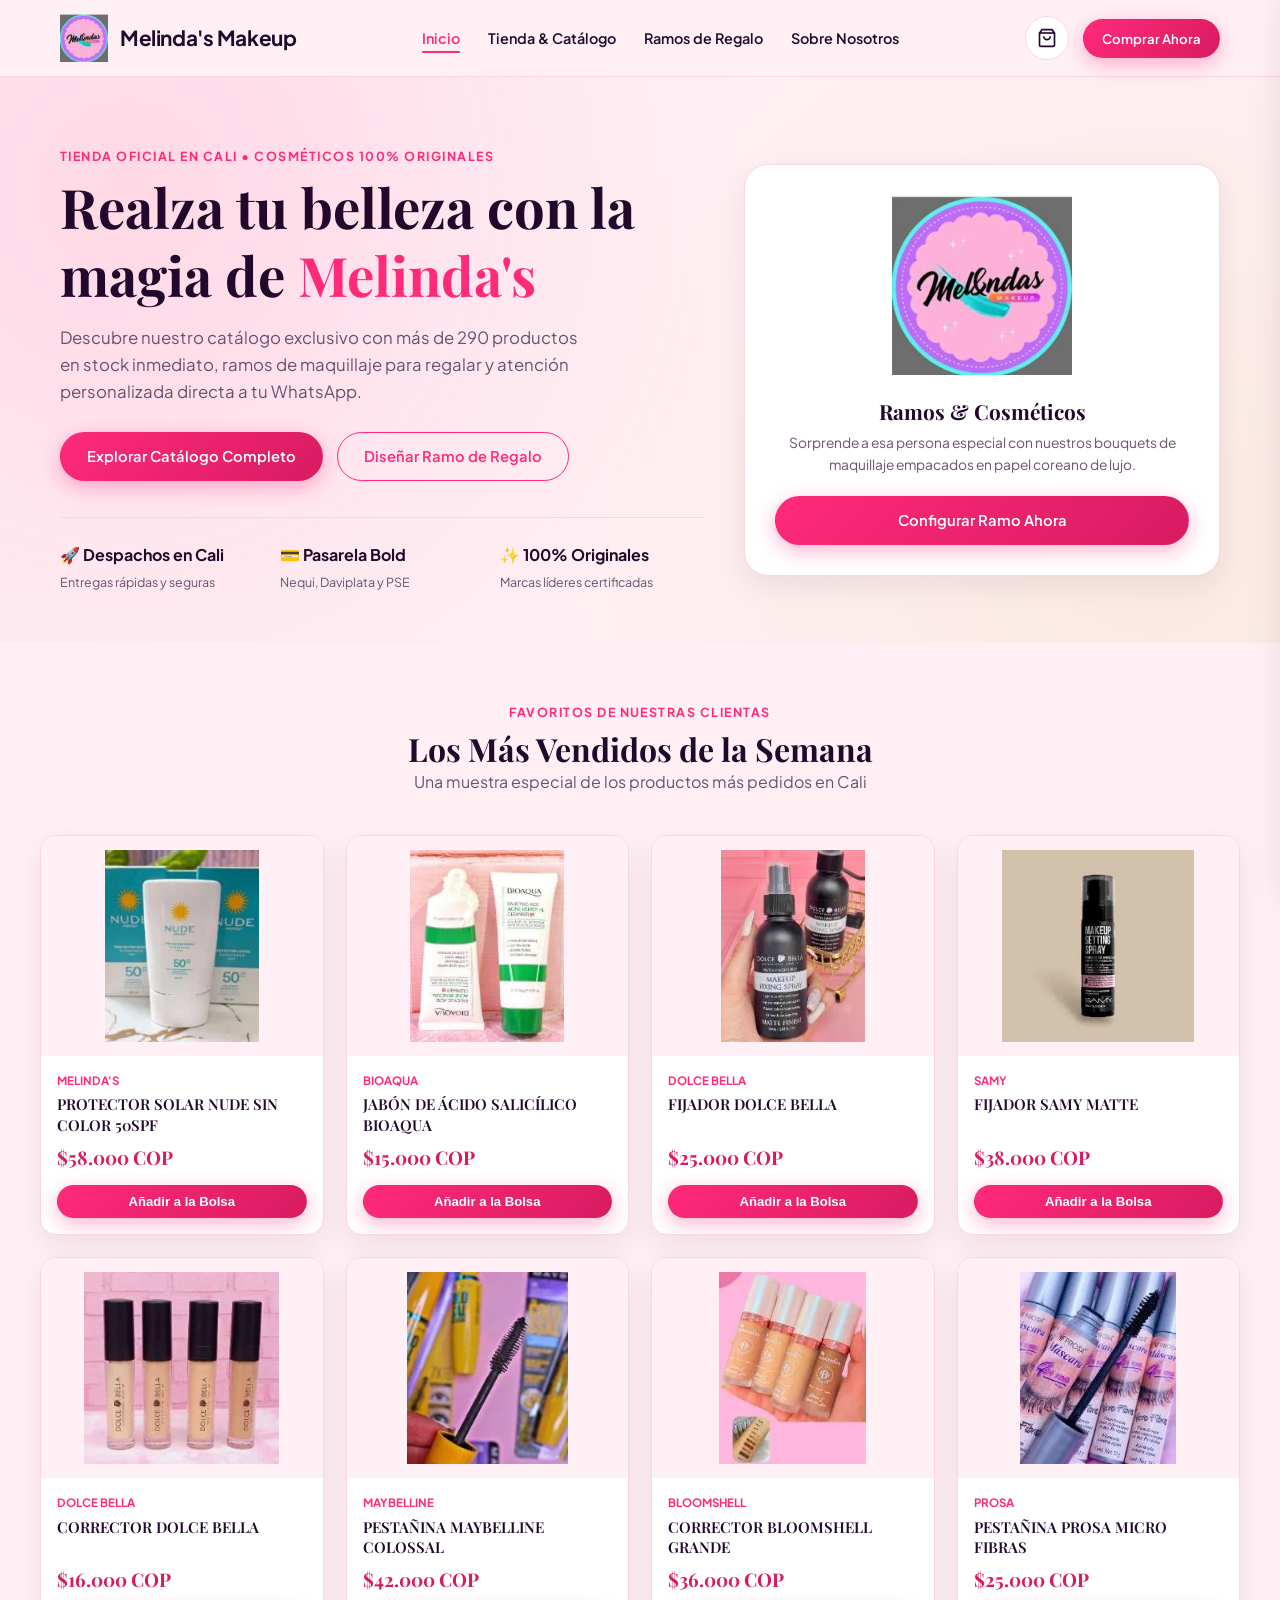
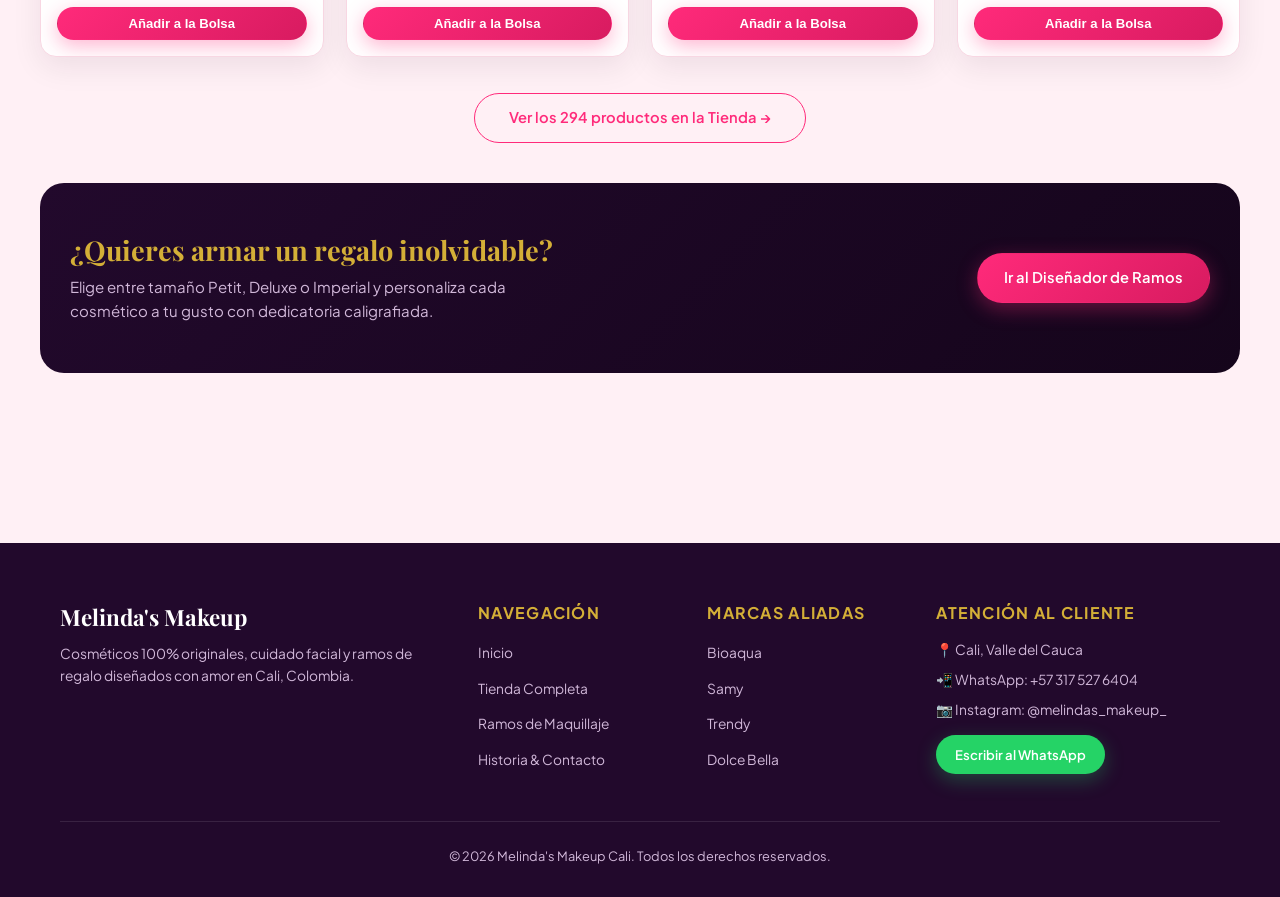
==== commit 621a3025: "ccs" ====
--- a/index.html
+++ b/index.html
@@ -3,6171 +3,344 @@
 <head>
   <meta charset="UTF-8">
   <meta name="viewport" content="width=device-width, initial-scale=1.0">
-  <title>Melinda's Makeup • Tienda Oficial & Catálogo E-Commerce</title>
-  <meta name="description" content="Propuesta de tienda online oficial para Melinda's Makeup (@melindas_makeup_ Cali, Colombia). Experiencia de compra fluida con pagos en línea Bold, asistente de pedidos en Telegram y configurador exclusivo de ramos de maquillaje.">
-  
-  <!-- Fonts -->
+  <title>Melinda's Makeup • Tienda Boutique Oficial en Cali</title>
   <link rel="preconnect" href="https://fonts.googleapis.com">
   <link rel="preconnect" href="https://fonts.gstatic.com" crossorigin>
-  <link href="https://fonts.googleapis.com/css2?family=Cormorant+Garamond:ital,wght@0,400;0,600;0,700;1,400&family=Playfair+Display:ital,wght@0,500;0,600;0,700;1,400&family=Plus+Jakarta+Sans:wght@300;400;500;600;700&display=swap" rel="stylesheet">
-
+  <link href="https://fonts.googleapis.com/css2?family=Playfair+Display:ital,wght@0,600;0,700;1,400&family=Plus+Jakarta+Sans:wght@400;500;600;700&display=swap" rel="stylesheet">
+  <link rel="stylesheet" href="assets/css/styles.css">
   <style>
-    :root {
-      --bg-cream: #FFF8FA;
-      --bg-surface: #FFFFFF;
-      --bg-card: #FFFFFF;
-      --bg-dark: #15051B;
-      --bg-dark-card: #22092C;
-      
-      --text-main: #200826;
-      --text-muted: #6B5170;
-      --text-light: #FDF4F8;
-      --text-light-muted: #D1B8D9;
-
-      --rose-gold: #FF2A7A;
-      --rose-gold-light: #FF75A0;
-      --champagne-gold: #D4AF37;
-      --gold-gradient: linear-gradient(135deg, #D4AF37 0%, #FDF0CD 50%, #B88B2A 100%);
-      --brush-cyan: #00E5FF;
-      --makeup-badge: linear-gradient(90deg, #FF2A7A 0%, #E0115F 50%, #880E4F 100%);
-      
-      --terracotta: #D81B60;
-      --terracotta-dark: #AD1457;
-      --whatsapp-green: #25D366;
-      --whatsapp-dark: #128C7E;
-      --border-soft: rgba(255, 42, 122, 0.22);
-      --border-subtle: #FCE8F0;
-
-      --shadow-sm: 0 4px 14px rgba(35, 28, 24, 0.05);
-      --shadow-md: 0 12px 30px rgba(35, 28, 24, 0.08);
-      --shadow-lg: 0 24px 60px rgba(35, 28, 24, 0.12);
-
-      --radius-sm: 8px;
-      --radius-md: 16px;
-      --radius-lg: 24px;
-      --radius-pill: 9999px;
-
-      --font-serif: 'Playfair Display', Georgia, serif;
-      --font-display: 'Cormorant Garamond', Georgia, serif;
-      --font-sans: 'Plus Jakarta Sans', system-ui, -apple-system, sans-serif;
-
-      --transition: all 0.3s cubic-bezier(0.16, 1, 0.3, 1);
-    }
-
-    * {
-      margin: 0;
-      padding: 0;
-      box-sizing: border-box;
-      -webkit-font-smoothing: antialiased;
-    }
-
-    html {
-      scroll-behavior: smooth;
-      font-size: 16px;
-    }
-
-    body {
-      background-color: var(--bg-cream);
-      color: var(--text-main);
-      font-family: var(--font-sans);
-      line-height: 1.6;
-      overflow-x: hidden;
-      background-image: 
-        radial-gradient(circle at 8% 12%, rgba(194, 130, 111, 0.07) 0%, transparent 45%),
-        radial-gradient(circle at 92% 80%, rgba(212, 175, 55, 0.05) 0%, transparent 50%);
-    }
-
-    h1, h2, h3, h4 {
-      font-family: var(--font-serif);
-      font-weight: 700;
-      line-height: 1.25;
-      color: var(--text-main);
-    }
-
-    .container {
-      width: 100%;
-      max-width: 1240px;
-      margin: 0 auto;
-      padding: 0 24px;
-    }
-
-    .gold-text {
-      background: var(--gold-gradient);
-      -webkit-background-clip: text;
-      -webkit-text-fill-color: transparent;
-      display: inline-block;
-    }
-
-    /* BUTTONS */
-    .btn {
-      display: inline-flex;
-      align-items: center;
-      justify-content: center;
-      gap: 10px;
-      padding: 13px 26px;
-      border-radius: var(--radius-pill);
-      font-family: var(--font-sans);
-      font-size: 0.9rem;
-      font-weight: 600;
-      cursor: pointer;
-      transition: var(--transition);
-      text-decoration: none;
-      border: none;
-      outline: none;
-    }
-    .btn-primary {
-      background: linear-gradient(135deg, #FF2A7A 0%, #D81B60 100%);
-      color: #FFFFFF;
-      box-shadow: 0 8px 24px rgba(216, 27, 96, 0.32);
-    }
-    .btn-primary:hover {
-      transform: translateY(-2px);
-      box-shadow: 0 12px 30px rgba(216, 27, 96, 0.45);
-    }
-    .btn-whatsapp {
-      background: linear-gradient(135deg, #25D366 0%, #128C7E 100%);
-      color: #FFFFFF;
-      box-shadow: 0 8px 22px rgba(37, 211, 102, 0.26);
-    }
-    .btn-whatsapp:hover {
-      transform: translateY(-2px);
-      box-shadow: 0 12px 28px rgba(37, 211, 102, 0.38);
-    }
-    .btn-secondary {
-      background: #FFFFFF;
-      color: var(--text-main);
-      border: 1px solid var(--border-soft);
-      box-shadow: var(--shadow-sm);
-    }
-    .btn-secondary:hover {
-      background: #FAF5F1;
-      border-color: var(--rose-gold);
-      transform: translateY(-2px);
-    }
-    .btn-dark {
-      background: var(--bg-dark);
-      color: var(--text-light);
-      border: 1px solid rgba(255, 255, 255, 0.15);
-    }
-    .btn-dark:hover {
-      background: #231C18;
-      border-color: var(--rose-gold);
-      transform: translateY(-2px);
-    }
-    .btn-sm {
-      padding: 9px 18px;
-      font-size: 0.82rem;
-    }
-
-    /* TOAST */
-    .toast-box {
-      position: fixed;
-      bottom: 24px;
-      left: 50%;
-      transform: translateX(-50%) translateY(120px);
-      background: var(--bg-dark);
-      color: #FFFFFF;
-      padding: 13px 26px;
-      border-radius: var(--radius-pill);
-      box-shadow: var(--shadow-lg);
-      border: 1px solid var(--rose-gold);
-      z-index: 5000;
-      display: flex;
-      align-items: center;
-      gap: 12px;
-      font-size: 0.88rem;
-      font-weight: 500;
-      opacity: 0;
-      transition: all 0.35s cubic-bezier(0.16, 1, 0.3, 1);
-      pointer-events: none;
-      max-width: 90vw;
-    }
-    .toast-box.show {
-      transform: translateX(-50%) translateY(0);
-      opacity: 1;
-    }
-
-    /* NAVBAR */
-    .navbar {
-      position: fixed;
-      top: 0;
-      left: 0;
-      right: 0;
-      z-index: 1000;
-      background: rgba(251, 248, 245, 0.92);
-      backdrop-filter: blur(14px);
-      -webkit-backdrop-filter: blur(14px);
-      border-bottom: 1px solid var(--border-soft);
-    }
-    .nav-inner {
-      display: flex;
-      align-items: center;
-      justify-content: space-between;
-      height: 78px;
-    }
-    .brand-logo-link {
-      display: flex;
-      align-items: center;
-      gap: 14px;
-      text-decoration: none;
-    }
-    .brand-logo-img {
-      height: 52px;
-      width: auto;
-      object-fit: contain;
-      display: block;
-    }
-    .nav-links {
-      display: flex;
-      gap: 26px;
-      list-style: none;
-    }
-    .nav-links a {
-      text-decoration: none;
-      color: var(--text-main);
-      font-size: 0.86rem;
-      font-weight: 500;
-      transition: color 0.2s;
-    }
-    .nav-links a:hover {
-      color: var(--terracotta);
-    }
-    .nav-actions {
-      display: flex;
-      align-items: center;
-      gap: 12px;
-    }
-    .cart-btn {
-      position: relative;
-      background: #FFFFFF;
-      border: 1px solid var(--border-soft);
-      width: 44px;
-      height: 44px;
-      border-radius: 50%;
-      display: flex;
-      align-items: center;
-      justify-content: center;
-      cursor: pointer;
-      transition: var(--transition);
-      color: var(--text-main);
-    }
-    .cart-btn:hover {
-      border-color: var(--rose-gold);
-      transform: scale(1.05);
-    }
-    .cart-badge {
-      position: absolute;
-      top: -3px;
-      right: -3px;
-      background: var(--terracotta);
-      color: white;
-      font-size: 0.7rem;
-      font-weight: 700;
-      width: 20px;
-      height: 20px;
-      border-radius: 50%;
-      display: flex;
-      align-items: center;
-      justify-content: center;
-    }
-
-    /* HERO */
-    .hero {
-      padding: 135px 0 75px;
-      position: relative;
+    .hero-banner {
+      padding: 70px 0 50px;
+      background: radial-gradient(circle at 10% 20%, rgba(255, 42, 122, 0.12) 0%, transparent 50%),
+                  radial-gradient(circle at 90% 80%, rgba(212, 175, 55, 0.10) 0%, transparent 50%);
     }
     .hero-grid {
       display: grid;
       grid-template-columns: 1.15fr 0.85fr;
-      gap: 48px;
+      gap: 40px;
       align-items: center;
     }
-    .hero-eyebrow {
-      display: inline-flex;
-      align-items: center;
-      gap: 8px;
-      font-size: 0.82rem;
-      font-weight: 600;
-      color: var(--terracotta);
+    .hero-title {
+      font-size: clamp(2.2rem, 4.5vw, 3.4rem);
+      margin-bottom: 16px;
+    }
+    .hero-subtitle {
+      font-size: 1.05rem;
+      color: var(--color-text-muted);
+      margin-bottom: 26px;
+      max-width: 540px;
+    }
+    .trust-badges {
+      display: grid;
+      grid-template-columns: repeat(3, 1fr);
+      gap: 16px;
+      margin-top: 36px;
+      padding-top: 24px;
+      border-top: 1px solid var(--color-border);
+    }
+    .trust-badge-item strong {
+      display: block;
+      color: var(--color-berry);
+      font-size: 1rem;
+    }
+    .trust-badge-item span {
+      font-size: 0.78rem;
+      color: var(--color-text-muted);
+    }
+    .hero-card-preview {
+      background: #FFFFFF;
+      border: 1px solid var(--color-border);
+      border-radius: var(--radius-lg);
+      padding: 30px;
+      box-shadow: var(--shadow-soft);
+      text-align: center;
+    }
+    .bestsellers-section {
+      padding: 60px 0;
+    }
+    .section-title-wrap {
+      text-align: center;
+      margin-bottom: 40px;
+    }
+    .section-eyebrow {
+      color: var(--color-primary);
       text-transform: uppercase;
+      font-size: 0.78rem;
+      font-weight: 700;
       letter-spacing: 0.12em;
-      margin-bottom: 14px;
-    }
-    .hero-eyebrow::before {
-      content: '';
-      width: 24px;
-      height: 2px;
-      background: var(--terracotta);
-    }
-    .hero h1 {
-      font-size: clamp(2.3rem, 4.2vw, 3.6rem);
-      margin-bottom: 20px;
-      letter-spacing: -0.01em;
-    }
-    .hero p.lead {
-      font-size: 1.08rem;
-      color: var(--text-muted);
-      margin-bottom: 30px;
-      max-width: 560px;
-      line-height: 1.7;
-    }
-    .hero-badges {
-      display: flex;
-      gap: 28px;
-      margin-top: 36px;
-      padding-top: 28px;
-      border-top: 1px solid var(--border-subtle);
-    }
-    .hero-stat-num {
-      font-family: var(--font-serif);
-      font-size: 1.9rem;
-      font-weight: 700;
-      color: var(--terracotta);
       display: block;
-      line-height: 1;
-    }
-    .hero-stat-lbl {
-      font-size: 0.8rem;
-      color: var(--text-muted);
-      margin-top: 6px;
-    }
-
-    .hero-card {
-      background: #FFFFFF;
-      border: 1px solid var(--border-soft);
-      border-radius: var(--radius-lg);
-      padding: 32px;
-      box-shadow: var(--shadow-lg);
-      position: relative;
-      text-align: center;
-    }
-    .hero-card-logo {
-      max-width: 240px;
-      width: 100%;
-      margin: 0 auto 20px;
-      display: block;
-    }
-    .hero-card-feature {
-      display: flex;
-      align-items: center;
-      gap: 14px;
-      text-align: left;
-      padding: 14px 18px;
-      background: var(--bg-cream);
-      border-radius: var(--radius-md);
-      margin-bottom: 12px;
-      border: 1px solid var(--border-subtle);
-    }
-    .hero-card-icon {
-      width: 40px;
-      height: 40px;
-      border-radius: 50%;
-      background: #FFFFFF;
-      display: flex;
-      align-items: center;
-      justify-content: center;
-      color: var(--terracotta);
-      flex-shrink: 0;
-      box-shadow: var(--shadow-sm);
-    }
-
-    /* SECTIONS */
-    section {
-      padding: 85px 0;
-    }
-    .section-header {
-      text-align: center;
-      max-width: 760px;
-      margin: 0 auto 46px;
-    }
-    .section-eyebrow {
-      font-size: 0.8rem;
-      font-weight: 700;
-      text-transform: uppercase;
-      letter-spacing: 0.14em;
-      color: var(--terracotta);
-      display: block;
-      margin-bottom: 8px;
-    }
-    .section-header h2 {
-      font-size: clamp(1.9rem, 3.2vw, 2.7rem);
-      margin-bottom: 12px;
-    }
-    .section-header p {
-      color: var(--text-muted);
-      font-size: 1.02rem;
-    }
-
-    /* CATALOG SECTION */
-    .catalog-section {
-      background: #FFFFFF;
-      border-top: 1px solid var(--border-subtle);
-      border-bottom: 1px solid var(--border-subtle);
-    }
-    .catalog-bar {
-      background: var(--bg-cream);
-      border: 1px solid var(--border-soft);
-      border-radius: var(--radius-lg);
-      padding: 22px 26px;
-      margin-bottom: 32px;
-      display: flex;
-      flex-direction: column;
-      gap: 18px;
-    }
-    .catalog-bar-top {
-      display: grid;
-      grid-template-columns: 1.5fr 1fr 1fr;
-      gap: 14px;
-      align-items: center;
-    }
-    .search-box {
-      position: relative;
-      display: flex;
-      align-items: center;
-    }
-    .search-box svg {
-      position: absolute;
-      left: 14px;
-      color: var(--text-muted);
-    }
-    .search-input {
-      width: 100%;
-      padding: 12px 16px 12px 42px;
-      border-radius: var(--radius-pill);
-      border: 1px solid var(--border-soft);
-      background: #FFFFFF;
-      font-family: var(--font-sans);
-      font-size: 0.9rem;
-      color: var(--text-main);
-      outline: none;
-      transition: border-color 0.2s;
-    }
-    .search-input:focus {
-      border-color: var(--terracotta);
-    }
-    .select-input {
-      padding: 12px 18px;
-      border-radius: var(--radius-pill);
-      border: 1px solid var(--border-soft);
-      background: #FFFFFF;
-      font-family: var(--font-sans);
-      font-size: 0.88rem;
-      color: var(--text-main);
-      outline: none;
-      cursor: pointer;
-    }
-
-    .category-tabs {
-      display: flex;
-      gap: 8px;
-      flex-wrap: wrap;
-    }
-    .cat-tab {
-      padding: 8px 18px;
-      border-radius: var(--radius-pill);
-      background: #FFFFFF;
-      border: 1px solid var(--border-soft);
-      font-size: 0.82rem;
-      font-weight: 600;
-      color: var(--text-muted);
-      cursor: pointer;
-      transition: var(--transition);
-    }
-    .cat-tab.active, .cat-tab:hover {
-      background: var(--rose-gold);
-      color: #FFFFFF;
-      border-color: var(--rose-gold);
-      box-shadow: 0 4px 14px rgba(194, 130, 111, 0.25);
-    }
-
+      margin-bottom: 6px;
+    }
     .products-grid {
       display: grid;
-      grid-template-columns: repeat(auto-fill, minmax(265px, 1fr));
-      gap: 24px;
-    }
-    .product-card {
-      background: var(--bg-cream);
-      border: 1px solid var(--border-subtle);
-      border-radius: var(--radius-lg);
+      grid-template-columns: repeat(auto-fill, minmax(260px, 1fr));
+      gap: 22px;
+    }
+    .prod-card {
+      background: #FFFFFF;
+      border: 1px solid var(--color-border);
+      border-radius: var(--radius-md);
       overflow: hidden;
       display: flex;
       flex-direction: column;
       transition: var(--transition);
-      position: relative;
-    }
-    .product-card:hover {
+      box-shadow: var(--shadow-soft);
+    }
+    .prod-card:hover {
       transform: translateY(-4px);
-      border-color: var(--rose-gold);
-      box-shadow: var(--shadow-md);
-      background: #FFFFFF;
-    }
-    
-    .product-visual img {
-      width: 100%;
-      height: 100%;
-      object-fit: contain;
-      padding: 12px;
-      transition: transform 0.3s ease;
-    }
-    .product-card:hover .product-visual img {
-      transform: scale(1.05);
-    }
-    .product-visual .placeholder-svg {
-      display: none;
-    }
-    .product-visual {
+      box-shadow: var(--shadow-hover);
+      border-color: var(--color-primary);
+    }
+    .prod-card-thumb {
       height: 220px;
-      background: linear-gradient(145deg, #F9F5F1 0%, #EFE8E2 100%);
+      background: var(--color-bg-cloud);
       display: flex;
       align-items: center;
       justify-content: center;
-      padding: 12px;
-      position: relative;
-      overflow: hidden;
-    }
-    .product-real-img {
-      width: 100%;
-      height: 100%;
+      padding: 14px;
+    }
+    .prod-card-thumb img {
+      max-width: 100%;
+      max-height: 100%;
       object-fit: contain;
-      transition: transform 0.35s cubic-bezier(0.16, 1, 0.3, 1);
-      display: block;
-    }
-    .product-card:hover .product-real-img {
-      transform: scale(1.08);
-    }
-    .product-fallback-svg {
-      width: 68px;
-      height: 68px;
-      opacity: 0.85;
-    }
-
-    /* Replaced visual */
-    .product-visual-old {
-      height: 220px;
-      background: linear-gradient(145deg, #F5ECE5 0%, #EFE3D8 100%);
-      display: flex;
-      align-items: center;
-      justify-content: center;
-      padding: 24px;
-      position: relative;
-    }
-    .product-brand-tag {
-      position: absolute;
-      top: 12px;
-      left: 12px;
-      font-size: 0.72rem;
-      font-weight: 700;
-      text-transform: uppercase;
-      letter-spacing: 0.08em;
-      color: var(--terracotta);
-      background: rgba(255, 255, 255, 0.9);
-      padding: 4px 10px;
-      border-radius: var(--radius-pill);
-      border: 1px solid var(--border-soft);
-    }
-    .product-info {
-      padding: 20px;
+      transition: transform 0.3s;
+    }
+    .prod-card:hover .prod-card-thumb img {
+      transform: scale(1.06);
+    }
+    .prod-card-info {
+      padding: 16px;
       display: flex;
       flex-direction: column;
       flex: 1;
     }
-    .product-title {
-      font-size: 1.05rem;
+    .prod-brand-tag {
+      font-size: 0.72rem;
+      color: var(--color-primary);
       font-weight: 700;
-      margin-bottom: 6px;
-      line-height: 1.3;
-    }
-    .product-desc {
-      font-size: 0.82rem;
-      color: var(--text-muted);
-      line-height: 1.5;
-      margin-bottom: 14px;
-      flex: 1;
-    }
-    .variant-selector {
-      display: flex;
-      gap: 6px;
-      flex-wrap: wrap;
-      margin-bottom: 14px;
-    }
-    .var-pill {
-      font-size: 0.72rem;
-      padding: 3px 10px;
-      border-radius: var(--radius-pill);
-      border: 1px solid var(--border-soft);
-      background: #FFFFFF;
-      color: var(--text-main);
-      cursor: pointer;
-      transition: all 0.15s;
-    }
-    .var-pill.active {
-      background: var(--terracotta);
+      text-transform: uppercase;
+      margin-bottom: 4px;
+    }
+    .prod-name {
+      font-size: 0.94rem;
+      font-weight: 600;
+      margin-bottom: 8px;
+      line-height: 1.35;
+      color: var(--color-berry);
+    }
+    .prod-price {
+      font-family: var(--font-serif);
+      font-size: 1.18rem;
+      font-weight: 700;
+      color: var(--color-primary-dark);
+      margin-top: auto;
+      margin-bottom: 12px;
+    }
+    .cta-banner {
+      background: linear-gradient(135deg, var(--color-berry) 0%, #15051B 100%);
       color: #FFFFFF;
-      border-color: var(--terracotta);
-    }
-    .product-bottom {
+      padding: 50px 30px;
+      border-radius: var(--radius-lg);
+      margin: 40px auto;
       display: flex;
       align-items: center;
       justify-content: space-between;
-      padding-top: 12px;
-      border-top: 1px solid var(--border-subtle);
-    }
-    .product-price {
-      font-family: var(--font-serif);
-      font-size: 1.25rem;
-      font-weight: 700;
-      color: var(--terracotta);
-    }
-
-    /* 3D PALETTE (SMOOTH & LOGO EMBEDDED) */
-    .palette-section {
-      background: linear-gradient(180deg, #1C1816 0%, #12100E 100%);
-      color: var(--text-light);
-      padding: 100px 0;
-      overflow: hidden;
-    }
-    .palette-section h2 {
-      color: #FFFFFF;
-    }
-    .palette-section p {
-      color: var(--text-light-muted);
-    }
-    .palette-grid {
-      display: grid;
-      grid-template-columns: 1.25fr 0.75fr;
-      gap: 50px;
-      align-items: center;
-      margin-top: 30px;
-    }
-
-    .palette-stage {
-      perspective: 1200px;
-      display: flex;
-      align-items: center;
-      justify-content: center;
-      min-height: 440px;
-    }
-
-    .palette-box-3d {
-      width: 460px;
-      height: 310px;
-      position: relative;
-      transform-style: preserve-3d;
-      transform: rotateX(24deg) rotateY(-8deg) rotateZ(1deg);
-      transition: transform 0.2s ease-out;
-    }
-
-    .palette-tray {
-      position: absolute;
-      inset: 0;
-      background: #181311;
-      border-radius: 18px;
-      border: 3px solid var(--rose-gold);
-      box-shadow: 0 35px 70px rgba(0, 0, 0, 0.8), inset 0 2px 4px rgba(255, 255, 255, 0.2);
-      padding: 20px 24px;
-      display: flex;
-      flex-direction: column;
-      justify-content: space-between;
-      transform-style: preserve-3d;
-    }
-    .palette-pans {
-      display: grid;
-      grid-template-columns: repeat(4, 1fr);
-      gap: 12px;
-      margin-top: 8px;
-    }
-    .palette-pan {
-      aspect-ratio: 1;
-      border-radius: 8px;
-      cursor: pointer;
-      position: relative;
-      box-shadow: inset 0 3px 5px rgba(0,0,0,0.6), 0 2px 4px rgba(0,0,0,0.3);
-      border: 2px solid rgba(0, 0, 0, 0.4);
-      transition: transform 0.2s, box-shadow 0.2s;
-      overflow: hidden;
-    }
-    .palette-pan:hover {
-      transform: scale(1.08) translateZ(8px);
-      border-color: var(--champagne-gold);
-    }
-    .palette-pan.active {
-      border-color: #FFFFFF;
-      box-shadow: 0 0 16px var(--champagne-gold);
-      transform: scale(1.1) translateZ(12px);
-    }
-    .pan-glint {
-      position: absolute;
-      inset: 0;
-      background: linear-gradient(135deg, rgba(255,255,255,0.4) 0%, transparent 60%);
-      pointer-events: none;
-    }
-
-    /* THE HINGED LID */
-    .palette-lid {
-      position: absolute;
-      top: 0;
-      left: 0;
-      width: 100%;
-      height: 100%;
-      border-radius: 18px;
-      transform-origin: top center;
-      transform-style: preserve-3d;
-      transform: rotateX(0deg);
-      transition: transform 0.1s ease-out;
-      z-index: 20;
-      will-change: transform;
-    }
-
-    .lid-exterior {
-      position: absolute;
-      inset: 0;
-      background: linear-gradient(145deg, #22092C 0%, #15051B 100%);
-      border: 3px solid var(--rose-gold);
-      border-radius: 18px;
-      backface-visibility: hidden;
-      -webkit-backface-visibility: hidden;
-      transform: translateZ(2px);
-      display: flex;
-      flex-direction: column;
-      align-items: center;
-      justify-content: center;
-      padding: 24px;
-      box-shadow: 0 20px 45px rgba(0,0,0,0.85);
-      z-index: 2;
-    }
-    .lid-logo-img {
-      max-width: 250px;
-      width: 85%;
-      height: auto;
-      object-fit: contain;
-      background: rgba(255, 255, 255, 0.98);
-      padding: 14px 20px;
-      border-radius: 14px;
-      box-shadow: 0 8px 24px rgba(0,0,0,0.5);
-    }
-
-    .lid-mirror {
-      position: absolute;
-      inset: 0;
-      background: #15051B;
-      border: 3px solid var(--rose-gold);
-      border-radius: 18px;
-      transform: rotateX(180deg) translateZ(2px);
-      backface-visibility: hidden;
-      -webkit-backface-visibility: hidden;
-      padding: 14px;
-      display: flex;
-      flex-direction: column;
-      z-index: 1;
-    }
-    .mirror-glass {
-      flex: 1;
-      background: linear-gradient(135deg, #CFD8DC 0%, #ECEFF1 40%, #B0BEC5 70%, #ECEFF1 100%);
-      border-radius: 10px;
-      display: flex;
-      align-items: center;
-      justify-content: center;
-      box-shadow: inset 0 3px 10px rgba(0,0,0,0.3);
-      position: relative;
-    }
-    .mirror-quote {
-      font-family: var(--font-display);
-      font-size: 1.3rem;
-      font-style: italic;
-      color: rgba(35, 28, 24, 0.4);
-      letter-spacing: 0.08em;
-    }
-
-    .palette-controls-panel {
-      background: var(--bg-dark-card);
-      border: 1px solid rgba(255, 255, 255, 0.12);
-      border-radius: var(--radius-lg);
-      padding: 30px;
-    }
-    .shade-info-card {
-      background: rgba(255, 255, 255, 0.04);
-      border: 1px solid rgba(255, 255, 255, 0.08);
-      border-radius: var(--radius-md);
-      padding: 20px;
-      margin-bottom: 22px;
-    }
-    .shade-color-circle {
-      width: 42px;
-      height: 42px;
-      border-radius: 50%;
-      border: 2px solid #FFFFFF;
-      box-shadow: 0 4px 10px rgba(0,0,0,0.5);
-    }
-    .swatch-display-arm {
-      margin-top: 14px;
-      padding: 12px;
-      border-radius: 10px;
-      background: #D7A685;
-      transition: background 0.3s;
-    }
-    .swatch-line {
-      height: 22px;
-      border-radius: 6px;
-      box-shadow: 0 2px 6px rgba(0,0,0,0.3);
-    }
-    .skin-pickers {
-      display: flex;
-      gap: 8px;
-      margin-top: 10px;
-      align-items: center;
-    }
-    .skin-dot {
-      width: 22px;
-      height: 22px;
-      border-radius: 50%;
-      border: 2px solid transparent;
-      cursor: pointer;
-      transition: transform 0.2s;
-    }
-    .skin-dot.active {
-      border-color: #FFFFFF;
-      transform: scale(1.18);
-    }
-
-    .slider-row {
-      display: flex;
-      justify-content: space-between;
-      font-size: 0.85rem;
-      color: var(--text-light-muted);
-      margin-bottom: 8px;
-    }
-    .smooth-range {
-      width: 100%;
-      height: 6px;
-      -webkit-appearance: none;
-      background: rgba(255,255,255,0.2);
-      border-radius: 4px;
-      outline: none;
-    }
-    .smooth-range::-webkit-slider-thumb {
-      -webkit-appearance: none;
-      width: 18px;
-      height: 18px;
-      border-radius: 50%;
-      background: var(--rose-gold);
-      border: 2px solid #FFFFFF;
-      cursor: pointer;
-    }
-
-    /* RAMO BUILDER */
-    .ramo-section {
-      background: var(--bg-cream);
-    }
-    .ramo-card {
-      background: #FFFFFF;
-      border: 1px solid var(--border-soft);
-      border-radius: var(--radius-lg);
-      padding: 38px;
-      display: grid;
-      grid-template-columns: 1.15fr 0.85fr;
-      gap: 48px;
-      align-items: center;
-      box-shadow: var(--shadow-md);
-    }
-    .step-title {
-      font-size: 0.95rem;
-      font-weight: 700;
-      color: var(--text-main);
-      margin-bottom: 12px;
-      display: flex;
-      align-items: center;
-      gap: 10px;
-    }
-    .step-num {
-      width: 26px;
-      height: 26px;
-      border-radius: 50%;
-      background: var(--terracotta);
-      color: #FFFFFF;
-      font-size: 0.78rem;
-      display: inline-flex;
-      align-items: center;
-      justify-content: center;
-    }
-    .ramo-options-row {
-      display: grid;
-      grid-template-columns: repeat(3, 1fr);
-      gap: 12px;
-      margin-bottom: 24px;
-    }
-    .ramo-option-card {
-      padding: 14px;
-      border-radius: var(--radius-md);
-      background: var(--bg-cream);
-      border: 1px solid var(--border-subtle);
-      cursor: pointer;
-      text-align: center;
-      transition: var(--transition);
-    }
-    .ramo-option-card:hover {
-      border-color: var(--rose-gold);
-    }
-    .ramo-option-card.active {
-      background: #FFF5F1;
-      border-color: var(--terracotta);
-      box-shadow: 0 4px 12px rgba(160, 82, 60, 0.15);
-    }
-    .ramo-opt-title {
-      font-size: 0.88rem;
-      font-weight: 700;
-      color: var(--text-main);
-      display: block;
-    }
-    .ramo-opt-price {
-      font-size: 0.78rem;
-      color: var(--terracotta);
-      font-weight: 600;
-      margin-top: 2px;
-    }
-
-    .ramo-addon {
-      display: flex;
-      align-items: center;
-      justify-content: space-between;
-      padding: 11px 16px;
-      background: var(--bg-cream);
-      border-radius: var(--radius-md);
-      border: 1px solid var(--border-subtle);
-      margin-bottom: 8px;
-      cursor: pointer;
-      font-size: 0.86rem;
-    }
-    .ramo-addon input {
-      accent-color: var(--terracotta);
-      width: 18px;
-      height: 18px;
-    }
-
-    .ramo-preview-box {
-      background: var(--bg-cream);
-      border: 1px solid var(--border-soft);
-      border-radius: var(--radius-md);
-      padding: 28px;
-      text-align: center;
-    }
-    .ramo-svg-wrap {
-      width: 170px;
-      height: 200px;
-      margin: 0 auto 16px;
-    }
-
-    /* BOLD & TELEGRAM FEATURES */
-    .features-section {
-      background: #FFFFFF;
-      border-top: 1px solid var(--border-subtle);
-      border-bottom: 1px solid var(--border-subtle);
-    }
-    .features-grid {
-      display: grid;
-      grid-template-columns: repeat(3, 1fr);
-      gap: 26px;
-    }
-    .feature-card {
-      background: var(--bg-cream);
-      border: 1px solid var(--border-subtle);
-      border-radius: var(--radius-lg);
-      padding: 32px 26px;
-      transition: var(--transition);
-    }
-    .feature-card:hover {
-      transform: translateY(-4px);
-      box-shadow: var(--shadow-md);
-      border-color: var(--rose-gold);
-    }
-    .feature-icon {
-      width: 50px;
-      height: 50px;
-      border-radius: 14px;
-      background: #FFFFFF;
-      display: flex;
-      align-items: center;
-      justify-content: center;
-      color: var(--terracotta);
-      box-shadow: var(--shadow-sm);
-      margin-bottom: 18px;
-    }
-    .feature-card h3 {
-      font-size: 1.2rem;
-      margin-bottom: 10px;
-    }
-    .feature-card p {
-      font-size: 0.88rem;
-      color: var(--text-muted);
-      line-height: 1.6;
-    }
-
-    /* CART DRAWER */
-    .cart-drawer-bg {
-      position: fixed;
-      inset: 0;
-      background: rgba(0, 0, 0, 0.55);
-      z-index: 2000;
-      opacity: 0;
-      visibility: hidden;
-      transition: all 0.3s ease;
-    }
-    .cart-drawer-bg.active {
-      opacity: 1;
-      visibility: visible;
-    }
-    .cart-drawer {
-      position: fixed;
-      top: 0;
-      right: -440px;
-      width: 100%;
-      max-width: 420px;
-      height: 100vh;
-      background: #FFFFFF;
-      z-index: 2001;
-      box-shadow: -10px 0 30px rgba(0, 0, 0, 0.15);
-      transition: right 0.35s cubic-bezier(0.16, 1, 0.3, 1);
-      display: flex;
-      flex-direction: column;
-    }
-    .cart-drawer.active {
-      right: 0;
-    }
-    .cart-drawer-header {
-      padding: 22px 24px;
-      border-bottom: 1px solid var(--border-subtle);
-      display: flex;
-      align-items: center;
-      justify-content: space-between;
-    }
-    .cart-drawer-close {
-      background: none;
-      border: none;
-      font-size: 1.6rem;
-      cursor: pointer;
-      color: var(--text-muted);
-    }
-    .cart-drawer-body {
-      flex: 1;
-      padding: 20px 24px;
-      overflow-y: auto;
-    }
-    .shipping-bar-box {
-      background: var(--bg-cream);
-      padding: 14px;
-      border-radius: var(--radius-md);
-      margin-bottom: 18px;
-      border: 1px solid var(--border-soft);
-    }
-    .cart-item {
-      display: flex;
-      gap: 14px;
-      padding: 14px 0;
-      border-bottom: 1px solid var(--border-subtle);
-    }
-    .cart-item-title {
-      font-weight: 600;
-      font-size: 0.9rem;
-    }
-    .cart-item-variant {
-      font-size: 0.75rem;
-      color: var(--text-muted);
-    }
-    .cart-item-price {
-      color: var(--terracotta);
-      font-weight: 700;
-      font-size: 0.9rem;
-      margin-top: 4px;
-    }
-    .cart-qty-pill {
-      display: inline-flex;
-      align-items: center;
-      gap: 10px;
-      background: var(--bg-cream);
-      padding: 3px 10px;
-      border-radius: var(--radius-pill);
-      margin-top: 6px;
-      font-size: 0.8rem;
-    }
-    .cart-qty-pill button {
-      background: none;
-      border: none;
-      cursor: pointer;
-      font-weight: 700;
-      color: var(--text-main);
-    }
-    .cart-drawer-footer {
-      padding: 20px 24px;
-      border-top: 1px solid var(--border-subtle);
-      background: var(--bg-cream);
-    }
-    .cart-total-line {
-      display: flex;
-      justify-content: space-between;
-      margin-bottom: 14px;
-      font-size: 1.15rem;
-      font-weight: 700;
-    }
-
-    /* CHECKOUT MODAL */
-    .checkout-modal-bg {
-      position: fixed;
-      inset: 0;
-      background: rgba(0, 0, 0, 0.6);
-      z-index: 3000;
-      display: none;
-      align-items: center;
-      justify-content: center;
-    }
-    .checkout-modal {
-      background: #FFFFFF;
-      border-radius: var(--radius-lg);
-      max-width: 540px;
-      width: 92%;
-      padding: 30px;
-      box-shadow: var(--shadow-lg);
-      max-height: 90vh;
-      overflow-y: auto;
-    }
-    .telegram-preview {
-      background: #17212B;
-      color: #F5F5F5;
-      padding: 16px;
-      border-radius: 12px;
-      font-size: 0.78rem;
-      margin-bottom: 18px;
-      border: 1px solid #2B5278;
-      font-family: monospace;
-      line-height: 1.5;
-      white-space: pre-line;
-    }
-
-    /* FOOTER */
-    footer {
-      background: var(--bg-dark);
-      color: var(--text-light);
-      padding: 60px 0 30px;
-    }
-    .footer-grid {
-      display: grid;
-      grid-template-columns: 2fr 1fr 1fr;
-      gap: 40px;
-      margin-bottom: 40px;
-    }
-    .footer-logo {
-      max-width: 210px;
-      width: 100%;
-      margin-bottom: 16px;
-      display: block;
-      background: #FFFFFF;
-      padding: 10px 16px;
-      border-radius: 12px;
-    }
-    .footer-col h5 {
-      font-family: var(--font-serif);
-      font-size: 1.05rem;
-      margin-bottom: 14px;
-      color: #FFFFFF;
-    }
-    .footer-links {
-      list-style: none;
-      font-size: 0.85rem;
-    }
-    .footer-links li {
-      margin-bottom: 8px;
-    }
-    .footer-links a {
-      color: var(--text-light-muted);
-      text-decoration: none;
-      transition: color 0.2s;
-    }
-    .footer-links a:hover {
-      color: var(--rose-gold-light);
-    }
-    .footer-bottom {
-      text-align: center;
-      padding-top: 24px;
-      border-top: 1px solid rgba(255, 255, 255, 0.1);
-      font-size: 0.8rem;
-      color: var(--text-light-muted);
-    }
-
-    @media (max-width: 1024px) {
-      .hero-grid, .palette-grid, .ramo-card, .catalog-bar-top {
-        grid-template-columns: 1fr;
-        gap: 30px;
-      }
-      .features-grid {
-        grid-template-columns: 1fr;
-      }
-    }
-    @media (max-width: 768px) {
-      .nav-links {
-        display: none;
-      }
-      .ramo-options-row {
-        grid-template-columns: 1fr;
-      }
-      .footer-grid {
-        grid-template-columns: 1fr;
-      }
+      gap: 30px;
+      flex-wrap: wrap;
     }
   </style>
 </head>
 <body>
-
-  <!-- TOAST NOTIFICATION -->
-  <div class="toast-box" id="appToast">
-    <span style="color: #D4AF37;">✦</span>
-    <span id="appToastText">Producto añadido al carrito</span>
-  </div>
-
-  <!-- NAVBAR -->
-  <nav class="navbar">
-    <div class="container nav-inner">
-      <a href="#inicio" class="brand-logo-link">
-        <img src="[data-uri]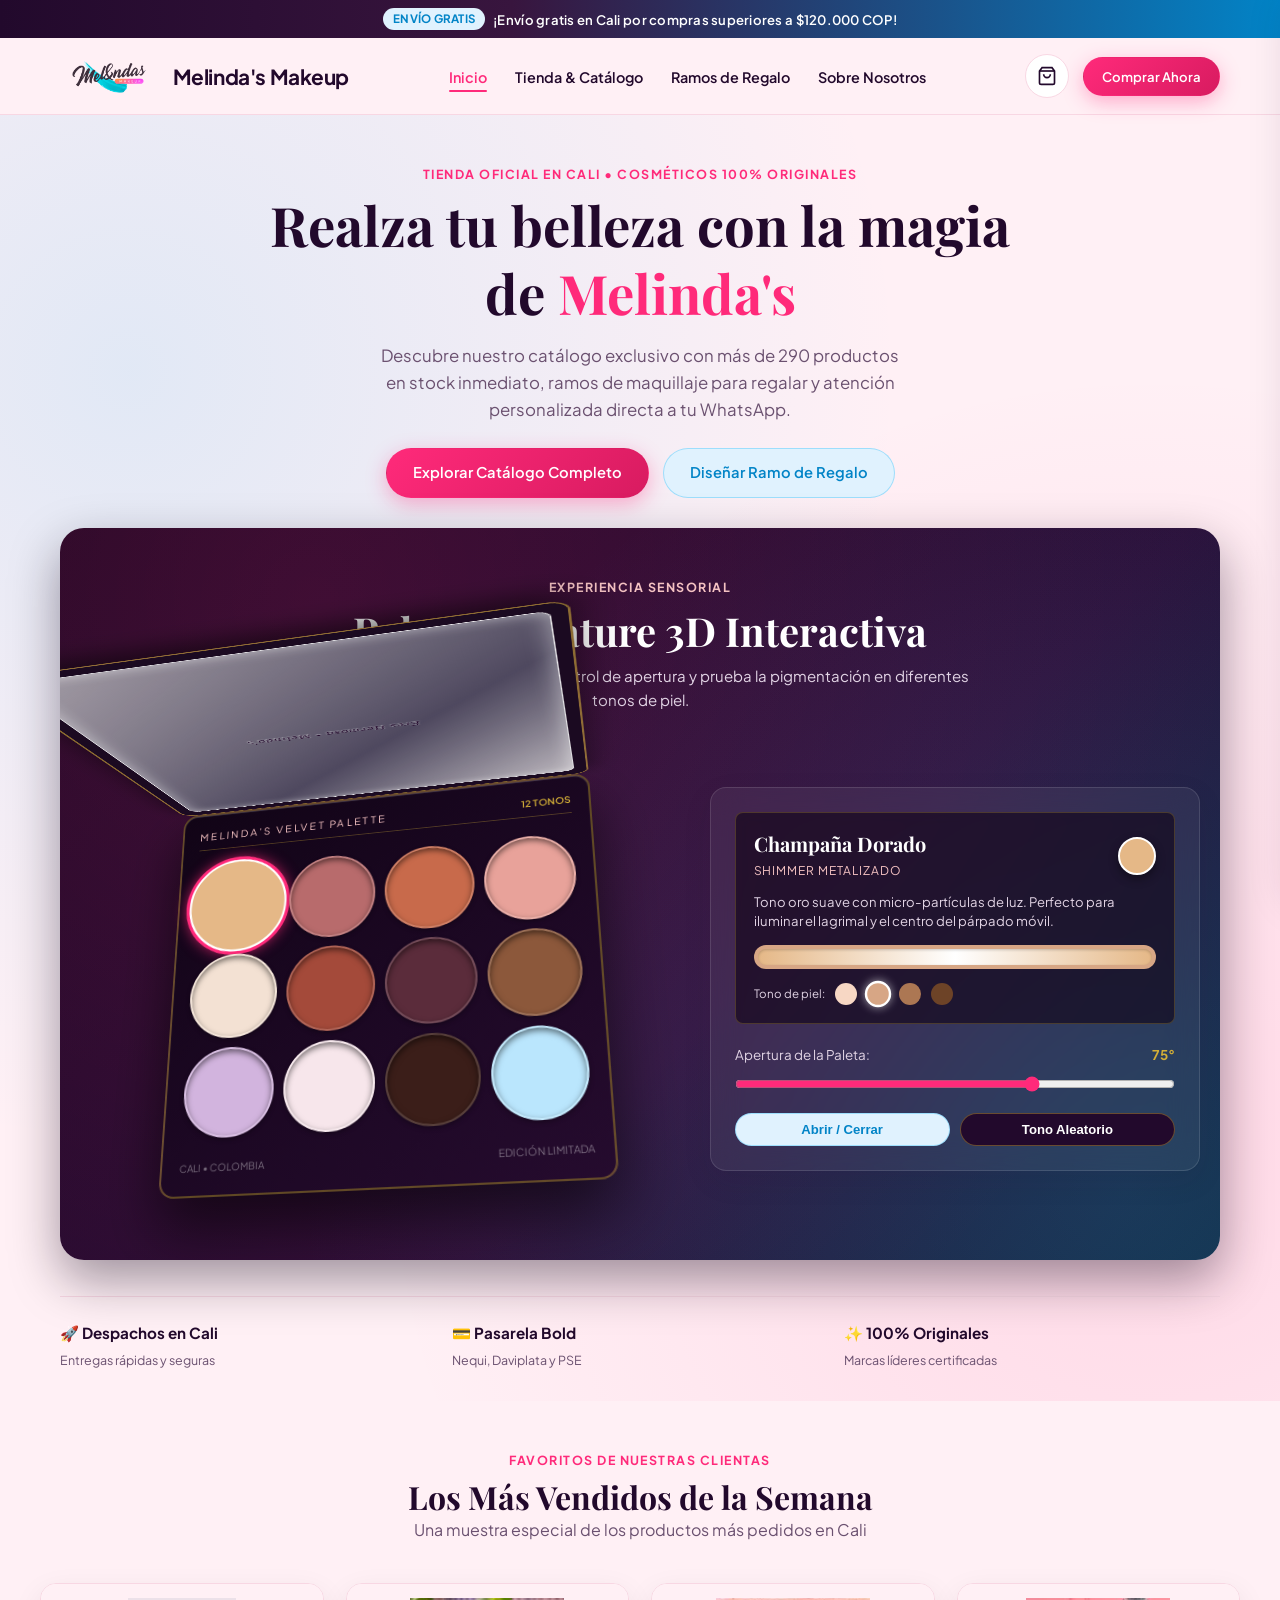
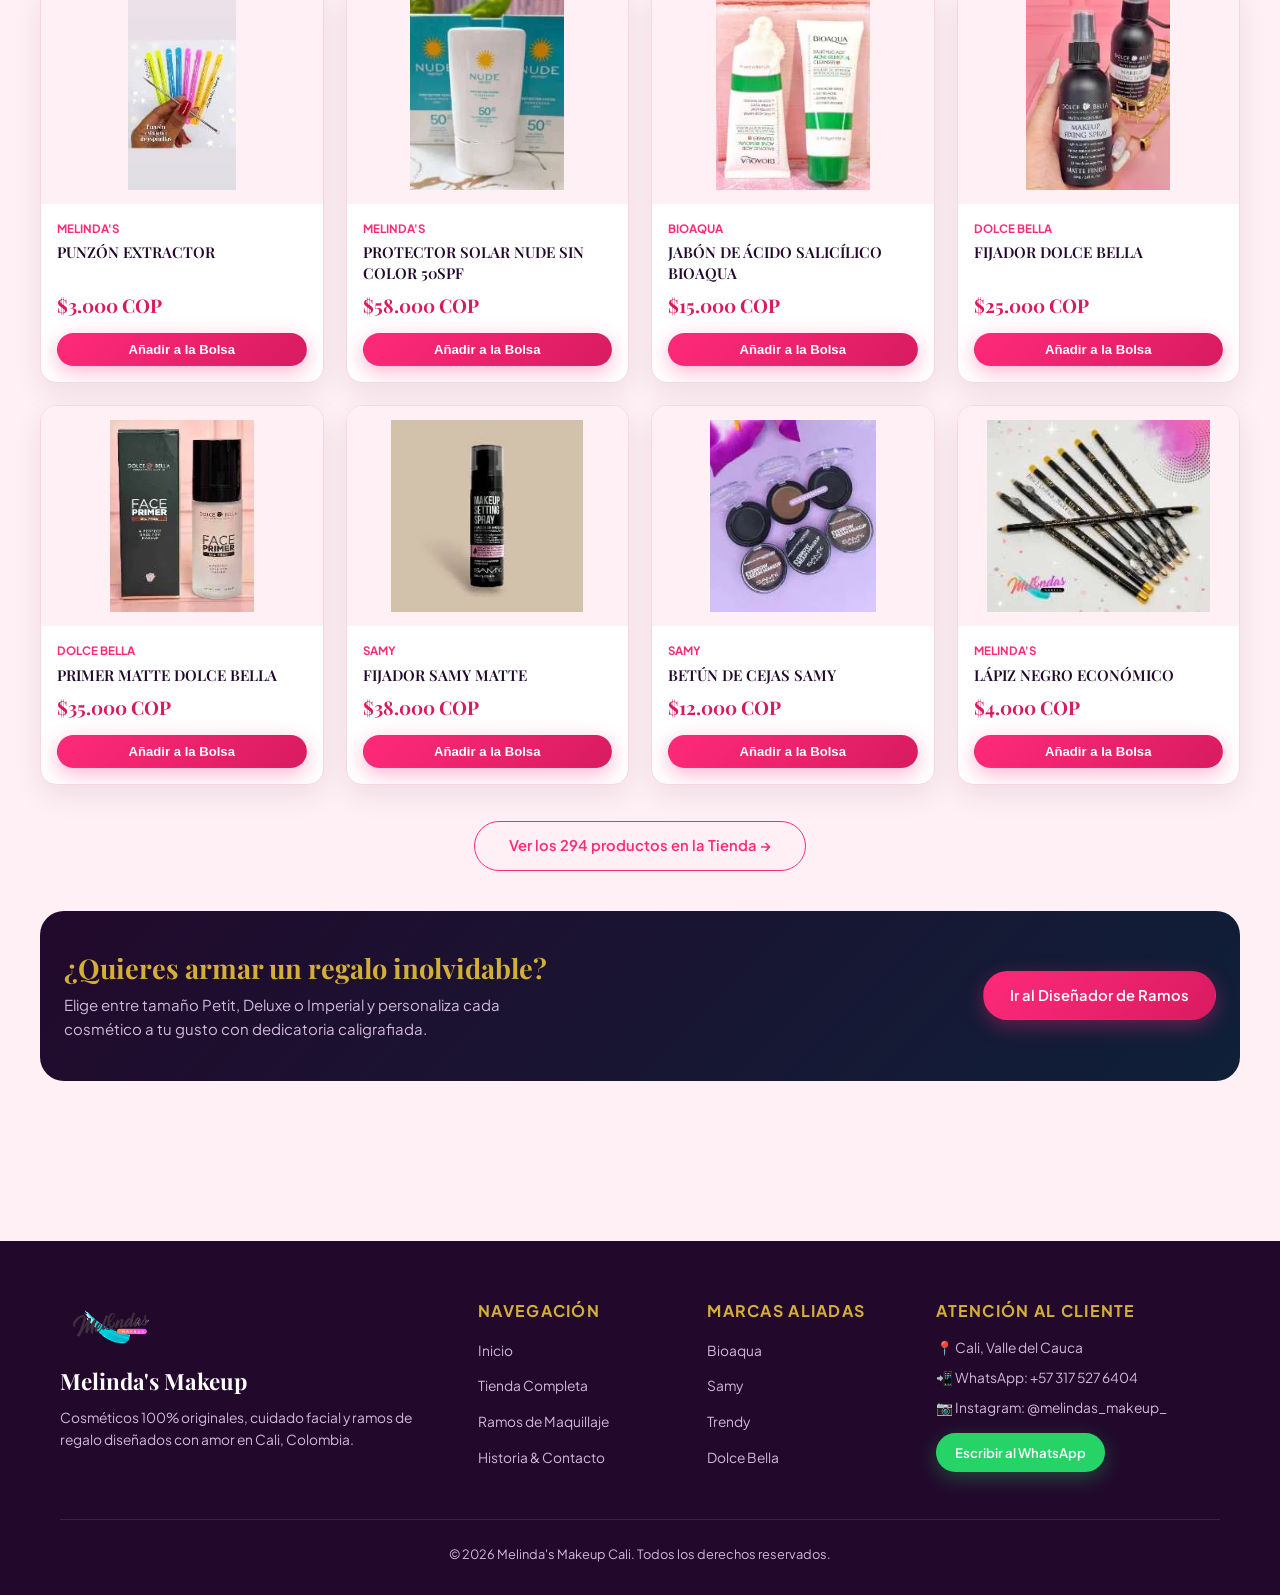
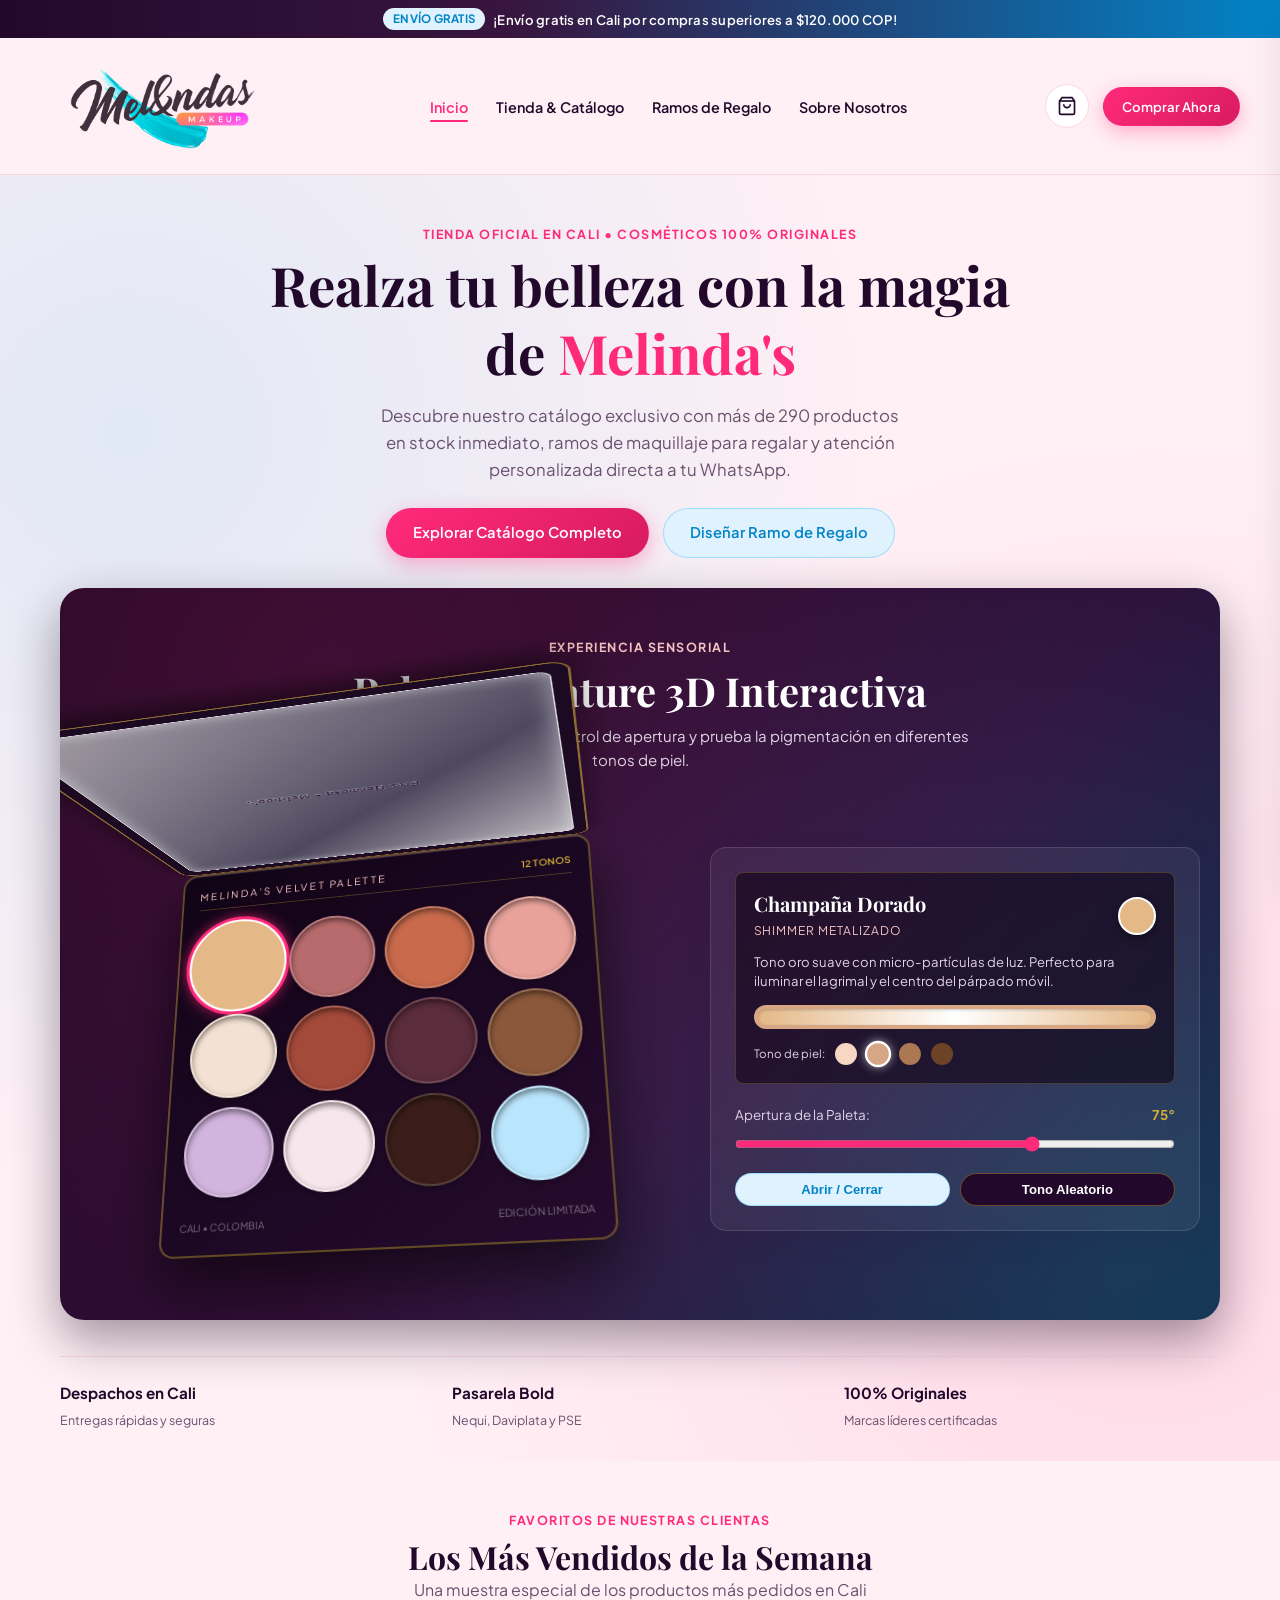
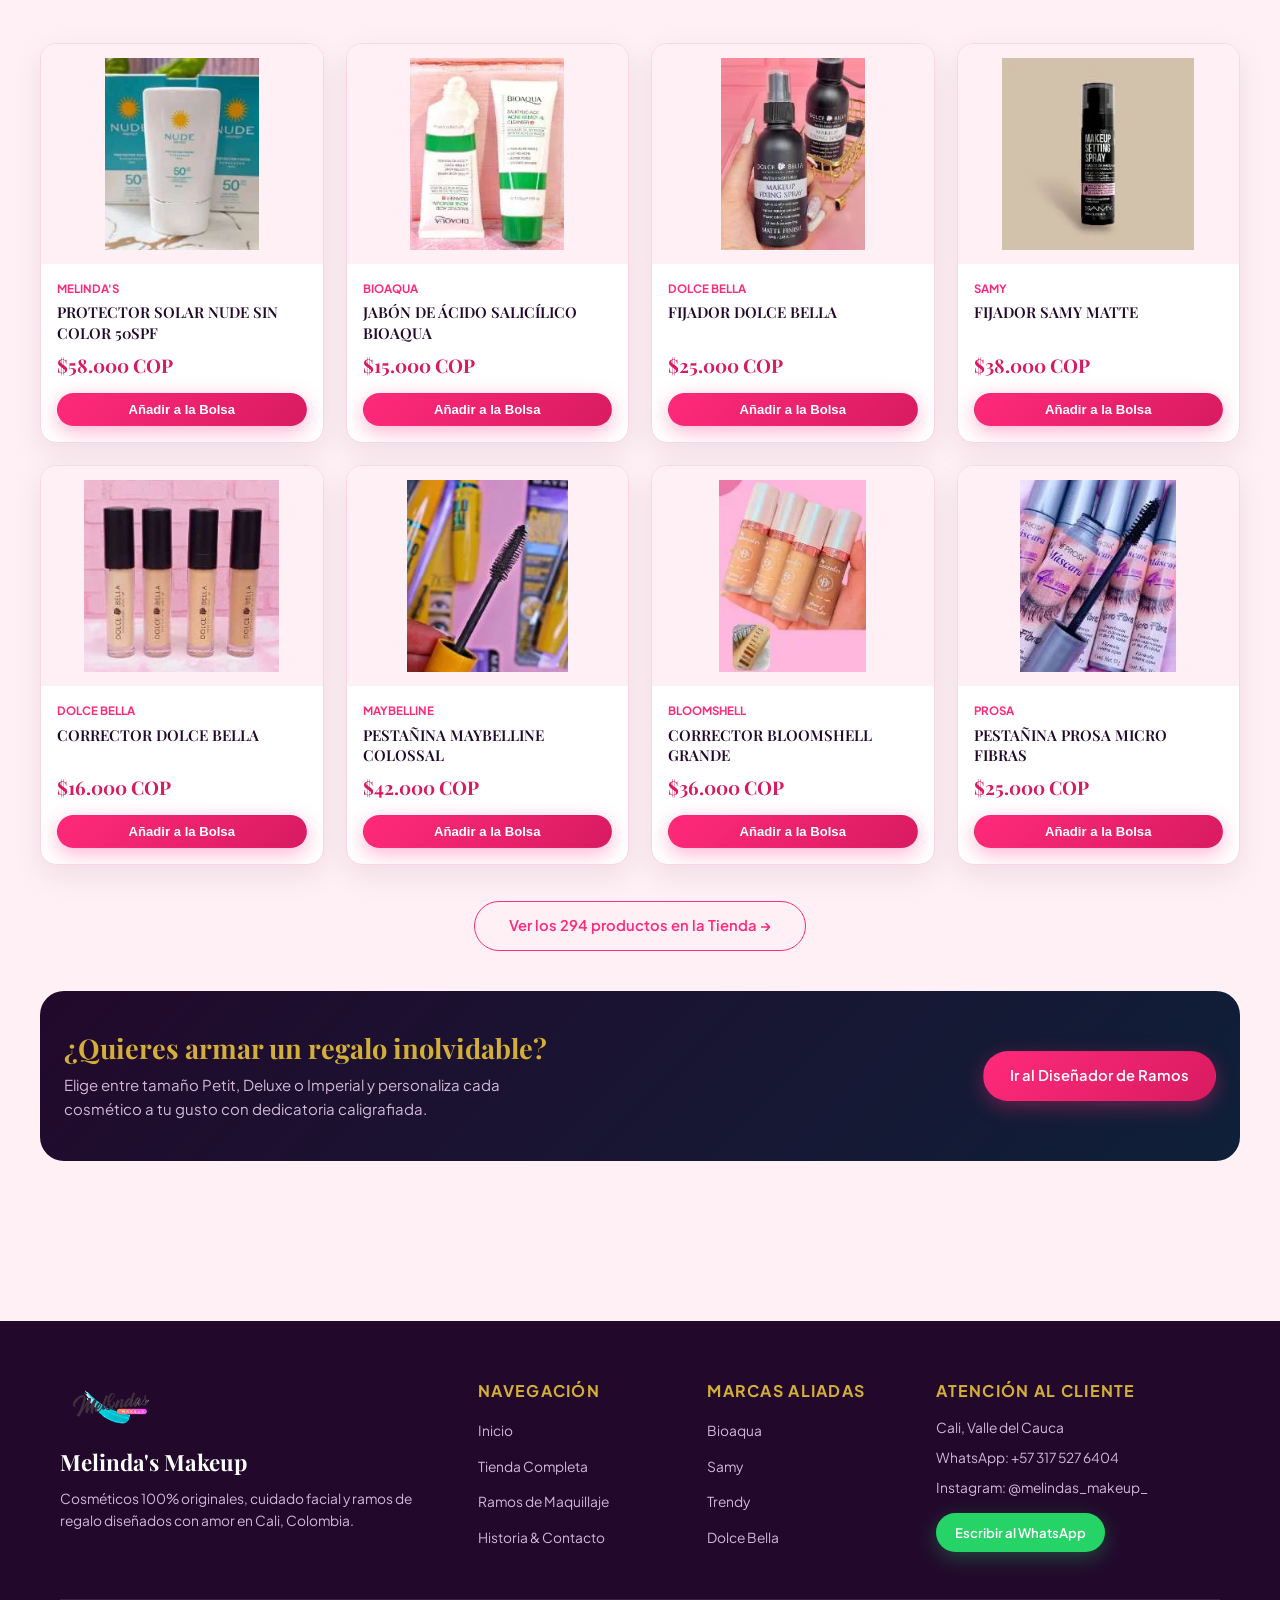
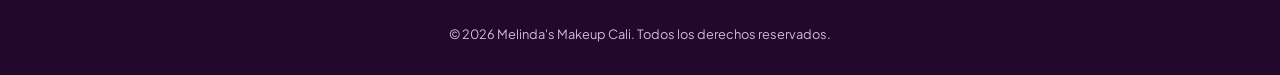
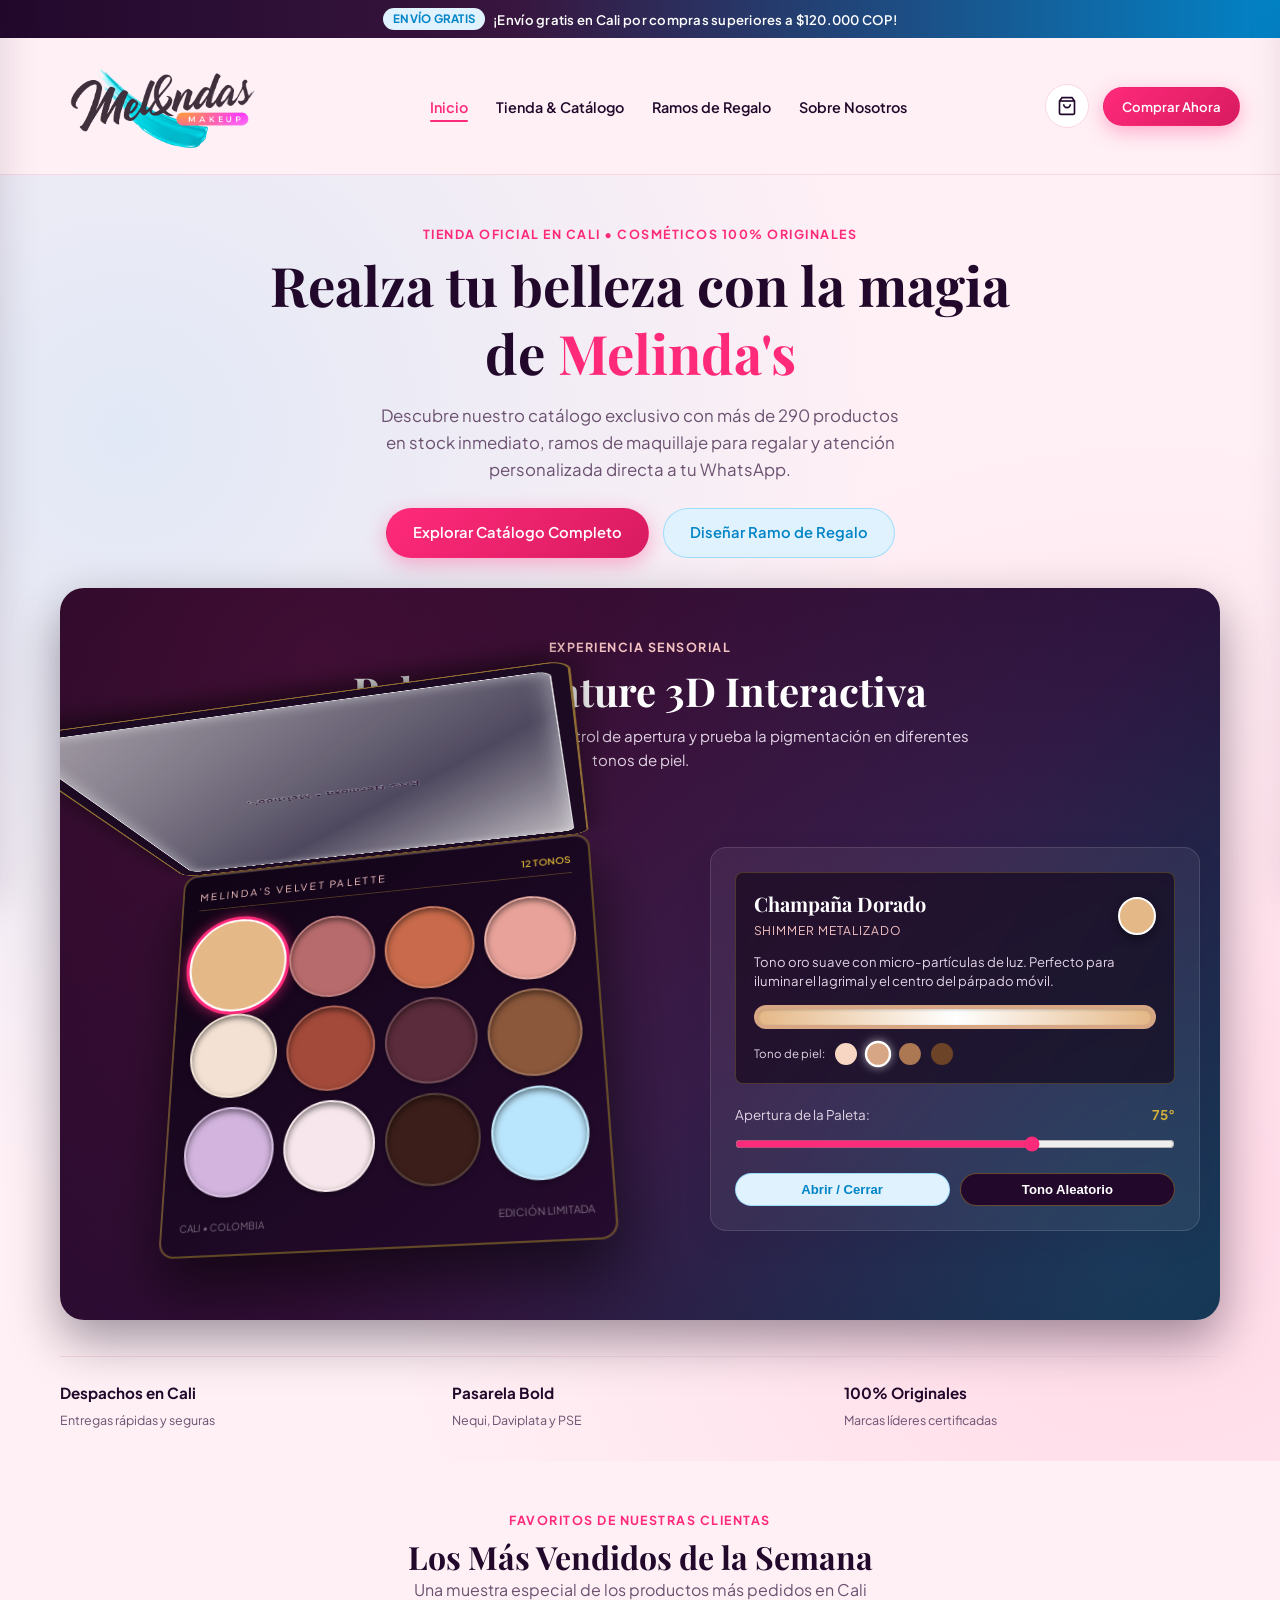
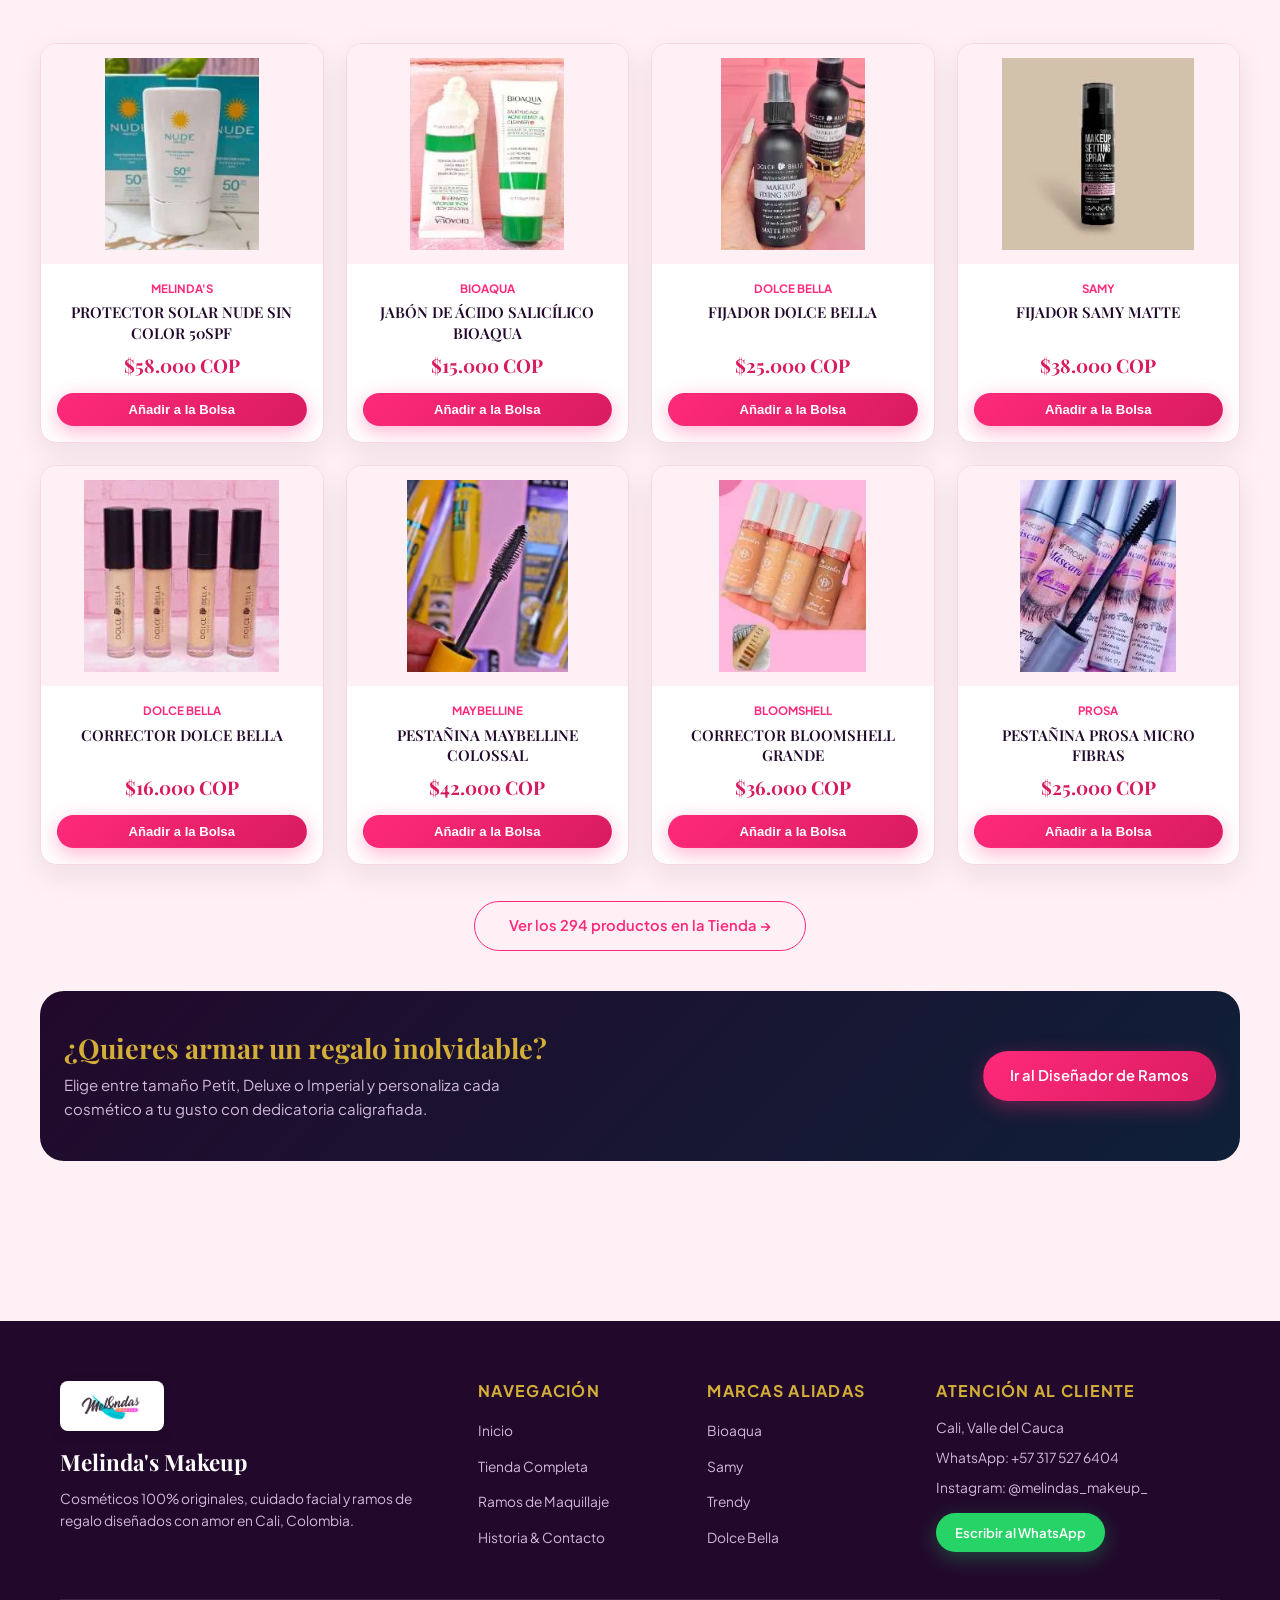
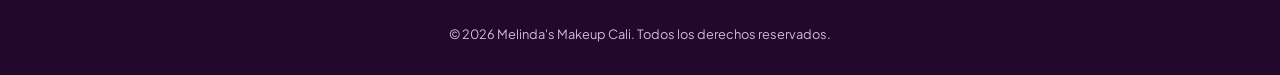
